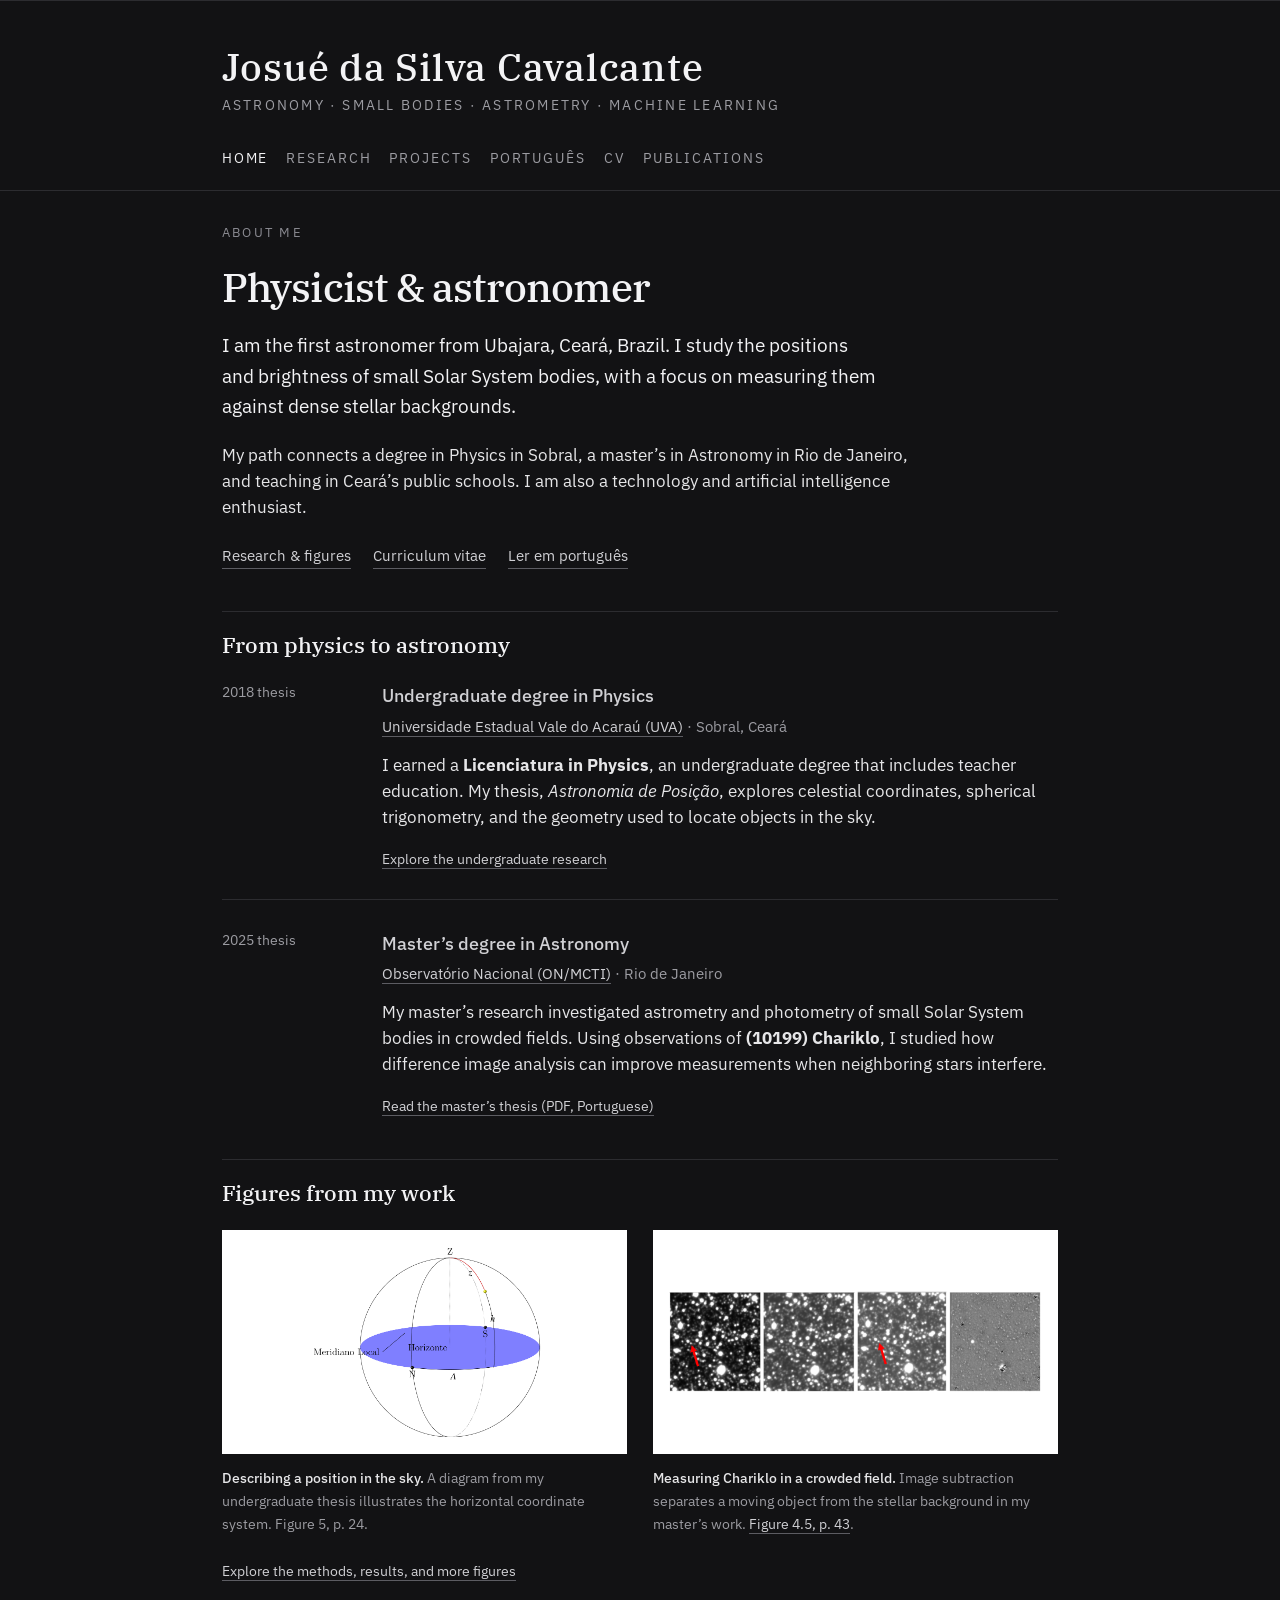
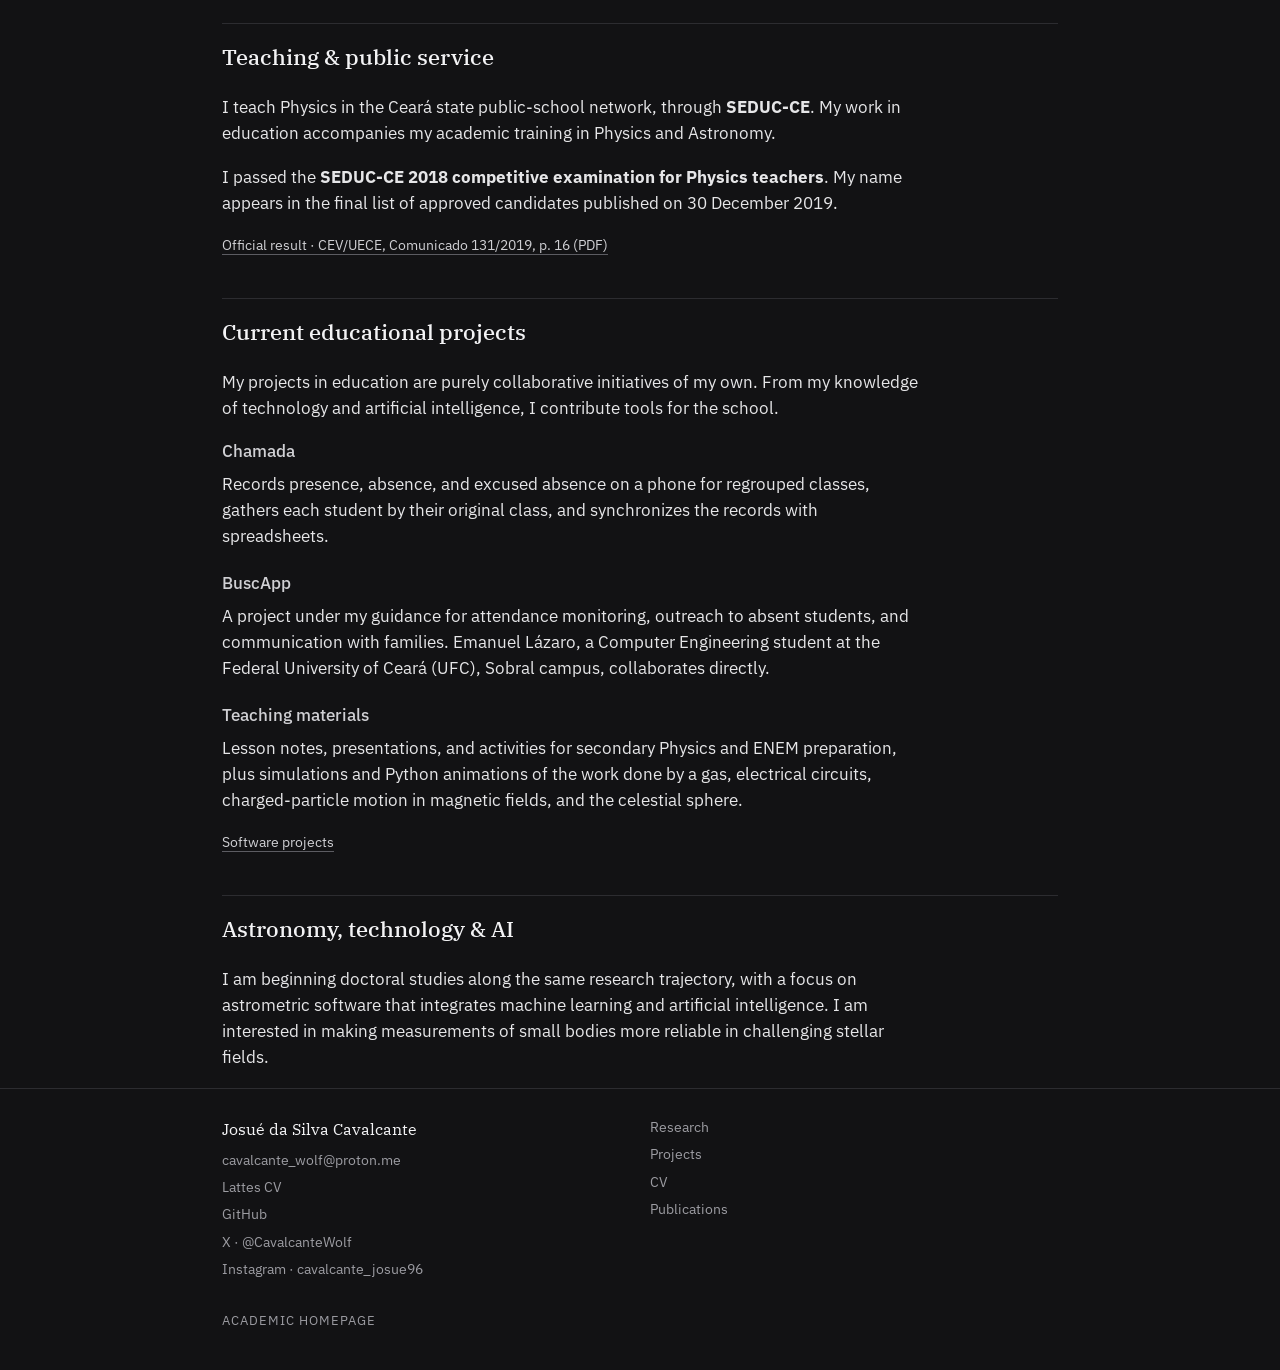
==== index.html @ 1ec4f96f "Add bilingual pages listing software projects. The English and Portuguese project pages follow the e" ====
<!DOCTYPE html>
<html lang="en">
<head>
  <meta charset="utf-8">
  <meta name="viewport" content="width=device-width, initial-scale=1">
  <title>Josué da Silva Cavalcante — Physicist & Astronomer</title>
  <meta name="description" content="Physicist and astronomer. Physics degree from UVA in Sobral, master’s in Astronomy from Observatório Nacional, research on small Solar System bodies, and Physics teaching in Ceará.">
  <link rel="canonical" href="https://wolf9611.github.io/">
  <link rel="alternate" hreflang="en" href="https://wolf9611.github.io/">
  <link rel="alternate" hreflang="pt-BR" href="https://wolf9611.github.io/portugues/">
  <link rel="alternate" hreflang="x-default" href="https://wolf9611.github.io/">
  <meta name="theme-color" content="#121214">
  <meta name="color-scheme" content="dark">
  <link rel="icon" href="/assets/mark/favicon-32.png" type="image/png" sizes="32x32">
  <link rel="apple-touch-icon" href="/assets/mark/apple-touch-180.png">
  <meta property="og:type" content="website">
  <meta property="og:locale" content="en_US">
  <meta property="og:site_name" content="Josué da Silva Cavalcante">
  <meta property="og:title" content="Josué da Silva Cavalcante — Physicist &amp; Astronomer">
  <meta property="og:description" content="Physicist and astronomer. Physics degree from UVA in Sobral, master’s in Astronomy from Observatório Nacional, research on small Solar System bodies, and Physics teaching in Ceará.">
  <meta property="og:url" content="https://wolf9611.github.io/">
  <meta property="og:image" content="https://wolf9611.github.io/assets/mark/icon-512.png">
  <meta property="og:image:width" content="512">
  <meta property="og:image:height" content="512">
  <meta property="og:image:alt" content="Mark of Josué da Silva Cavalcante">
  <meta name="twitter:card" content="summary">
  <meta name="twitter:title" content="Josué da Silva Cavalcante — Physicist &amp; Astronomer">
  <meta name="twitter:description" content="Physicist and astronomer. Physics degree from UVA in Sobral, master’s in Astronomy from Observatório Nacional, research on small Solar System bodies, and Physics teaching in Ceará.">
  <meta name="twitter:image" content="https://wolf9611.github.io/assets/mark/icon-512.png">
  <link rel="preconnect" href="https://fonts.googleapis.com">
  <link rel="preconnect" href="https://fonts.gstatic.com" crossorigin>
  <link href="https://fonts.googleapis.com/css2?family=IBM+Plex+Sans:ital,wght@0,400;0,500;1,400&family=IBM+Plex+Serif:ital,wght@0,400;0,500;1,400&display=swap" rel="stylesheet">
  <link rel="stylesheet" href="/css/style.css?v=5">
  <script type="application/ld+json">
  {
    "@context": "https://schema.org",
    "@type": "Person",
    "name": "Josué da Silva Cavalcante",
    "url": "https://wolf9611.github.io/",
    "email": "cavalcante_wolf@proton.me",
    "jobTitle": "Physicist and Physics teacher",
    "alumniOf": [
      {
        "@type": "CollegeOrUniversity",
        "name": "Observatório Nacional",
        "sameAs": "https://www.gov.br/observatorio/pt-br"
      },
      {
        "@type": "CollegeOrUniversity",
        "name": "Universidade Estadual Vale do Acaraú",
        "sameAs": "https://www.uva.ce.gov.br/"
      }
    ],
    "homeLocation": {
      "@type": "Place",
      "name": "Ubajara, Ceará, Brazil"
    },
    "knowsAbout": ["Astrometry", "Photometry", "Small Solar System bodies", "Physics education"],
    "sameAs": [
      "https://lattes.cnpq.br/4498102376995368",
      "https://github.com/wolf9611",
      "https://x.com/CavalcanteWolf",
      "https://www.instagram.com/cavalcante_josue96/"
    ]
  }
  </script>
</head>
<body>
  <a class="skip-link" href="#main-content">Skip to content</a>
  <header class="site-header">
    <div class="wrap">
      <div class="site-title"><a href="/">Josué da Silva Cavalcante</a></div>
      <div class="site-tag">Astronomy · Small bodies · Astrometry · Machine learning</div>
      <nav class="nav" aria-label="Main">
        <a href="/" aria-current="page">Home</a>
        <a href="/research/">Research</a>
        <a href="/projects/">Projects</a>
        <a href="/portugues/" hreflang="pt-BR" lang="pt-BR">Português</a>
        <a href="/cv/">CV</a>
        <a href="/pubs/">Publications</a>
      </nav>
    </div>
  </header>

  <main id="main-content" class="wrap">
    <article class="prose">
      <div class="kicker">About me</div>
      <h1>Physicist &amp; astronomer</h1>
      <p class="lead">I am the first astronomer from Ubajara, Ceará, Brazil. I study the positions and brightness of small Solar System bodies, with a focus on measuring them against dense stellar backgrounds.</p>
      <p>My path connects a degree in Physics in Sobral, a master’s in Astronomy in Rio de Janeiro, and teaching in Ceará’s public schools. I am also a technology and artificial intelligence enthusiast.</p>
      <p class="text-links"><a href="/research/">Research &amp; figures</a><a href="/cv/">Curriculum vitae</a><a href="/portugues/" lang="pt-BR">Ler em português</a></p>

      <section aria-labelledby="education">
        <h2 id="education">From physics to astronomy</h2>
        <div class="trajectory">
          <div class="trajectory-entry">
            <p class="when">2018 thesis</p>
            <div>
              <h3>Undergraduate degree in Physics</h3>
              <p class="institution"><a href="https://www.uva.ce.gov.br/">Universidade Estadual Vale do Acaraú (UVA)</a> · Sobral, Ceará</p>
              <p>I earned a <strong>Licenciatura in Physics</strong>, an undergraduate degree that includes teacher education. My thesis, <em lang="pt-BR">Astronomia de Posição</em>, explores celestial coordinates, spherical trigonometry, and the geometry used to locate objects in the sky.</p>
              <p class="source-link"><a href="/research/#undergraduate">Explore the undergraduate research</a></p>
            </div>
          </div>
          <div class="trajectory-entry">
            <p class="when">2025 thesis</p>
            <div>
              <h3>Master’s degree in Astronomy</h3>
              <p class="institution"><a href="https://www.gov.br/observatorio/pt-br">Observatório Nacional (ON/MCTI)</a> · Rio de Janeiro</p>
              <p>My master’s research investigated astrometry and photometry of small Solar System bodies in crowded fields. Using observations of <strong>(10199) Chariklo</strong>, I studied how difference image analysis can improve measurements when neighboring stars interfere.</p>
              <p class="source-link"><a href="/files/dissertacao_cavalcante_2025.pdf">Read the master’s thesis (PDF, Portuguese)</a></p>
            </div>
          </div>
        </div>
      </section>

      <section aria-labelledby="selected-figures">
        <h2 id="selected-figures">Figures from my work</h2>
        <div class="work-grid"><figure class="research-figure compact">
      <a class="figure-image" href="/assets/research/horizontal-coordinates.webp" aria-label="Open full-size figure">
        <img src="/assets/research/horizontal-coordinates.webp" alt="Celestial sphere showing altitude, azimuth, the horizon and the local meridian." width="1026" height="771" loading="lazy" decoding="async">
      </a>
      <figcaption><strong>Describing a position in the sky.</strong> A diagram from my undergraduate thesis illustrates the horizontal coordinate system. Figure 5, p. 24.</figcaption>
    </figure><figure class="research-figure compact">
      <a class="figure-image" href="/assets/research/chariklo-image-subtraction.webp" aria-label="Open full-size figure">
        <img src="/assets/research/chariklo-image-subtraction.webp" alt="Four astronomical images: science frame, reference template, resampled science frame and difference image, with Chariklo marked by red arrows in the science frames." width="1326" height="417" loading="lazy" decoding="async">
      </a>
      <figcaption><strong>Measuring Chariklo in a crowded field.</strong> Image subtraction separates a moving object from the stellar background in my master’s work. <a href="/files/dissertacao_cavalcante_2025.pdf#page=55">Figure 4.5, p. 43</a>.</figcaption>
    </figure></div>
        <p class="source-link"><a href="/research/">Explore the methods, results, and more figures</a></p>
      </section>

      <section aria-labelledby="teaching">
        <h2 id="teaching">Teaching &amp; public service</h2>
        <p>I teach Physics in the Ceará state public-school network, through <strong>SEDUC-CE</strong>. My work in education accompanies my academic training in Physics and Astronomy.</p>
        <p>I passed the <strong>SEDUC-CE 2018 competitive examination for Physics teachers</strong>. My name appears in the final list of approved candidates published on 30 December 2019.</p>
        <p class="source-link"><a href="https://www.cev.uece.br/wp-content/uploads/2021/10/comunicado131.2019.pdf#page=16">Official result · CEV/UECE, Comunicado 131/2019, p. 16 (PDF)</a></p>
      </section>

      <section aria-labelledby="projects">
        <h2 id="projects">Current educational projects</h2>
        <p>My projects in education are purely collaborative initiatives of my own. From my knowledge of technology and artificial intelligence, I contribute tools for the school.</p>
        <div class="project-list">
          <article>
            <h3>Chamada</h3>
            <p>Records presence, absence, and excused absence on a phone for regrouped classes, gathers each student by their original class, and synchronizes the records with spreadsheets.</p>
          </article>
          <article>
            <h3>BuscApp</h3>
            <p>A project under my guidance for attendance monitoring, outreach to absent students, and communication with families. Emanuel Lázaro, a Computer Engineering student at the Federal University of Ceará (UFC), Sobral campus, collaborates directly.</p>
          </article>
          <article>
            <h3>Teaching materials</h3>
            <p>Lesson notes, presentations, and activities for secondary Physics and ENEM preparation, plus simulations and Python animations of the work done by a gas, electrical circuits, charged-particle motion in magnetic fields, and the celestial sphere.</p>
          </article>
        </div>
        <p class="source-link"><a href="/projects/">Software projects</a></p>
      </section>

      <section aria-labelledby="next">
        <h2 id="next">Astronomy, technology &amp; AI</h2>
        <p>I am beginning doctoral studies along the same research trajectory, with a focus on astrometric software that integrates machine learning and artificial intelligence. I am interested in making measurements of small bodies more reliable in challenging stellar fields.</p>
      </section>
    </article>
  </main>

  <footer class="site-footer">
    <div class="wrap footer-grid">
      <div>
        <div class="footer-name">Josué da Silva Cavalcante</div>
        <ul class="footer-list">
          <li><a href="mailto:cavalcante_wolf@proton.me">cavalcante_wolf@proton.me</a></li>
          <li><a href="https://lattes.cnpq.br/4498102376995368" rel="me noopener" target="_blank">Lattes CV</a></li>
          <li><a href="https://github.com/wolf9611" rel="me noopener" target="_blank">GitHub</a></li>
          <li><a href="https://x.com/CavalcanteWolf" rel="me noopener" target="_blank">X · @CavalcanteWolf</a></li>
          <li><a href="https://www.instagram.com/cavalcante_josue96/" rel="me noopener" target="_blank">Instagram · cavalcante_josue96</a></li>
        </ul>
      </div>
      <div>
        <ul class="footer-list">
          <li><a href="/research/">Research</a></li>
          <li><a href="/projects/">Projects</a></li>
          <li><a href="/cv/">CV</a></li>
          <li><a href="/pubs/">Publications</a></li>
        </ul>
      </div>
    </div>
    <div class="wrap footer-copy">Academic homepage</div>
  </footer>
</body>
</html>
---- css/style.css ----
/* Josué Cavalcante — modern gray, minimal academic */
:root{
  color-scheme:dark;
  --bg:#121214;
  --bg-elev:#1a1a1c;
  --ink:#e6e6e8;
  --muted:#9c9ca2;
  --line:#2c2c30;
  --accent:#8b8b92;
  --accent-hi:#d0d0d4;
  --accent-dim:#5c5c62;
  --paper:#f3f3f5;
}

*{box-sizing:border-box}
html{scroll-behavior:smooth}
body,h1,h2,h3,h4,h5,h6,p,blockquote,pre,hr,dl,dd,ol,ul,figure{margin:0;padding:0}
body{
  font:400 17px/1.55 "IBM Plex Sans", "Source Sans 3", Helvetica, Arial, sans-serif;
  color:var(--ink);
  background:var(--bg);
  -webkit-font-smoothing:antialiased;
}
img{max-width:100%;display:block}
a{color:var(--accent-hi);text-decoration:none;border-bottom:1px solid transparent;transition:color .15s,border-color .15s}
a:hover{color:var(--paper);border-bottom-color:var(--accent)}

.wrap{
  max-width:880px;
  margin:0 auto;
  padding:0 1.35rem;
}

/* header */
.site-header{
  padding:2.75rem 0 0;
  border-bottom:1px solid var(--line);
  margin-bottom:2rem;
}
.site-title{
  font-family:"IBM Plex Serif", "Source Serif 4", Georgia, serif;
  font-weight:500;
  font-size:clamp(1.85rem, 4.5vw, 2.35rem);
  letter-spacing:0.02em;
  color:var(--paper);
  line-height:1.15;
}
.site-title a,.site-title a:hover{
  color:var(--paper);border:none;
}
.site-tag{
  margin-top:0.45rem;
  font-size:0.875rem;
  letter-spacing:0.16em;
  text-transform:uppercase;
  color:var(--muted);
  font-weight:400;
}
.nav{
  display:flex;
  flex-wrap:wrap;
  gap:0.15rem 0;
  margin-top:1.6rem;
  padding-bottom:0.9rem;
  font-size:0.875rem;
  letter-spacing:0.14em;
  text-transform:uppercase;
  color:var(--muted);
}
.nav a{
  color:var(--muted);
  border:none;
  padding:0.35rem 0;
  margin-right:1.1rem;
}
.nav a:hover,.nav a[aria-current="page"]{
  color:var(--paper);
}
.nav .sep{
  display:none;
}

/* content */
main{padding-bottom:3rem;min-height:50vh}
.kicker{
  font-size:0.8rem;
  letter-spacing:0.18em;
  text-transform:uppercase;
  color:var(--accent);
  margin-bottom:1.25rem;
}
.prose p{
  margin-bottom:1.05em;
  font-size:1.05rem;
  color:var(--ink);
  font-weight:400;
}
.prose p.lead{
  font-size:1.12rem;
  color:var(--paper);
}
.prose h2{
  font-family:"IBM Plex Serif", Georgia, serif;
  font-size:1.2rem;
  font-weight:500;
  color:var(--paper);
  margin:2rem 0 0.7rem;
  padding-top:0.4rem;
  border-top:1px solid var(--line);
}
.prose h3{
  font-size:0.95rem;
  letter-spacing:0.06em;
  text-transform:uppercase;
  color:var(--accent-hi);
  margin:1.4rem 0 0.5rem;
  font-weight:500;
}
.prose ul{
  margin:0 0 1.1em 1.15em;
}
.prose li{
  margin-bottom:0.4em;
  color:var(--ink);
  font-size:1.02rem;
}
.prose li::marker{color:var(--accent)}

.note{
  margin:1.5rem 0;
  padding:0.85rem 1rem;
  border:1px solid var(--line);
  border-left:3px solid var(--accent);
  background:var(--bg-elev);
  font-size:0.92rem;
  color:var(--muted);
}
.note strong{color:var(--paper);font-weight:500}

.pub{
  margin-bottom:1.35rem;
  padding-bottom:1.15rem;
  border-bottom:1px solid var(--line);
}
.pub:last-child{border-bottom:none}
.pub .title{color:var(--paper);font-size:1.05rem;margin-bottom:0.25rem}
.pub .meta{font-size:0.92rem;color:var(--muted)}

.cv-block{margin-bottom:1.5rem}
.cv-block .when{
  font-size:0.78rem;
  letter-spacing:0.08em;
  text-transform:uppercase;
  color:var(--accent);
  margin-bottom:0.2rem;
}
.cv-block .role{
  color:var(--paper);
  font-size:1.05rem;
  margin-bottom:0.2rem;
}
.cv-block .place{color:var(--muted);font-size:0.95rem}

/* footer */
.site-footer{
  border-top:1px solid var(--line);
  padding:1.75rem 0 2.5rem;
  margin-top:1rem;
}
.footer-grid{
  display:grid;
  grid-template-columns:1fr;
  gap:1.25rem;
}
@media(min-width:560px){
  .footer-grid{grid-template-columns:1fr 1fr}
}
.footer-name{
  font-family:"IBM Plex Serif", Georgia, serif;
  font-size:1rem;
  color:var(--paper);
  margin-bottom:0.5rem;
}
.footer-list{list-style:none}
.footer-list li{margin-bottom:0.35rem;font-size:0.88rem;color:var(--muted)}
.footer-list a{color:var(--muted);border:none}
.footer-list a:hover{color:var(--accent-hi)}
.footer-copy{
  margin-top:1.5rem;
  font-size:0.8rem;
  letter-spacing:0.08em;
  text-transform:uppercase;
  color:var(--muted);
}

/* subtle top edge stripe */
body::before{
  content:"";
  display:block;
  height:1px;
  background:var(--line);
}

/* CV — tighter, no footer, academic only */
.page-cv .cv-lead{
  font-size:1.02rem;
  line-height:1.55;
  color:var(--paper);
  margin:0 0 2rem;
}
.page-cv .cv-top{
  padding:2rem 0 0;
  border-bottom:1px solid var(--line);
  margin-bottom:0;
}
.page-cv .cv-name{
  font-family:"IBM Plex Serif", Georgia, serif;
  font-weight:500;
  font-size:1.45rem;
  letter-spacing:0.01em;
  line-height:1.2;
}
.page-cv .cv-name a,
.page-cv .cv-name a:hover{color:var(--paper);border:none}
.page-cv .cv-line{
  margin-top:0.25rem;
  font-size:0.875rem;
  color:var(--muted);
}
.page-cv .cv-top .nav{margin-top:1.1rem;padding-bottom:0.7rem}
.page-cv .cv-main{
  padding:2rem 0 4rem;
  max-width:34rem;
}
.page-cv .cv-main section + section{margin-top:1.85rem}
.page-cv .cv-main h2{
  font-size:0.875rem;
  letter-spacing:0.16em;
  text-transform:uppercase;
  color:var(--accent);
  font-weight:500;
  margin:0 0 0.7rem;
}
.page-cv .cv-dl{display:grid;gap:1.05rem}
.page-cv .cv-dl dt{
  color:var(--paper);
  font-size:0.98rem;
  font-weight:500;
  margin-bottom:0.15rem;
}
.page-cv .cv-dl dd{
  color:var(--muted);
  font-size:0.92rem;
  line-height:1.45;
}
.page-cv .cv-dl em{color:var(--ink);font-style:italic}
.page-cv .cv-list{
  margin:0;
  padding:0;
  list-style:none;
}
.page-cv .cv-list li{
  color:var(--ink);
  font-size:0.95rem;
  line-height:1.45;
  padding:0.28rem 0 0.28rem 0.85rem;
  position:relative;
}
.page-cv .cv-list li::before{
  content:"";
  position:absolute;
  left:0;top:0.72em;
  width:0.35rem;height:1px;
  background:var(--accent);
}
.page-cv .cv-contact{
  font-size:0.92rem;
  color:var(--muted);
}
.page-cv .cv-contact span{margin:0 0.35rem;color:var(--accent-dim)}
.page-cv .site-footer{display:none}

/* Academic trajectory and original research figures */
a:focus-visible{outline:2px solid var(--paper);outline-offset:5px}
.skip-link{position:absolute;left:1rem;top:0;transform:translateY(-150%);z-index:10;padding:.7rem 1rem;background:var(--paper);color:var(--bg)}
.skip-link:focus{transform:translateY(.5rem);color:var(--bg)}
.prose h1,.page-cv .cv-main h1{
  font:500 clamp(1.8rem,4vw,2.5rem)/1.2 "IBM Plex Serif",Georgia,serif;
  color:var(--paper);
  letter-spacing:-.02em;
  margin:0 0 1.2rem;
}
.prose p{max-width:70ch}
.prose p.lead{font-size:1.2rem;line-height:1.6;max-width:60ch}
.prose section{margin-top:2.6rem}
.prose section > h2{
  font-size:1.4rem;
  margin:0 0 1.2rem;
  padding-top:1rem;
  border-top:1px solid var(--line);
}
.prose h3{font-size:1.1rem;text-transform:none;letter-spacing:0;margin:1.5rem 0 .6rem}
.prose a:not(.figure-image){border-bottom-color:var(--accent-dim)}
.prose a:hover{border-bottom-color:var(--paper)}
.prose .text-links{display:flex;flex-wrap:wrap;gap:.5rem 1.4rem;font-size:.95rem;margin:1.5rem 0}
.project-list{display:grid;gap:1.35rem;margin-top:.35rem}
.project-list h3{margin:0 0 .35rem;font-size:1.08rem}
.project-list p{margin:0}
.project-list + .source-link{margin-top:1.15rem}
.project-catalog{gap:0;margin-top:1.5rem}
.project-catalog article{
  padding:1.2rem 0 1.3rem;
  border-bottom:1px solid var(--line);
}
.project-catalog article:first-child{padding-top:.1rem}
.project-catalog article:last-child{border-bottom:0;padding-bottom:.1rem}
.project-catalog h3{margin:0 0 .4rem;font-size:1.15rem;color:var(--paper)}
.prose .project-catalog p{margin:0}
.prose .project-catalog .project-stack{
  margin-top:.7rem;
  font-size:.875rem;
  letter-spacing:.02em;
  color:var(--muted);
}
.prose .project-catalog .text-links{margin:.8rem 0 0}
.prose .when,.when{font-size:.875rem;color:var(--muted);line-height:1.6}
.prose .institution{font-size:.95rem;color:var(--muted);margin-bottom:.85rem}
.prose .source-link{font-size:.9rem;color:var(--muted)}
.trajectory{display:grid;gap:1.8rem}
.trajectory-entry{display:grid;grid-template-columns:9rem minmax(0,1fr);gap:1rem}
.trajectory-entry + .trajectory-entry{padding-top:1.8rem;border-top:1px solid var(--line)}
.trajectory-entry h3{margin:0 0 .3rem;font-size:1.15rem}
.trajectory-entry p:last-child{margin-bottom:0}
.work-grid{display:grid;grid-template-columns:repeat(2,minmax(0,1fr));gap:1.6rem;margin:1rem 0 1.5rem;align-items:start}
.research-figure{margin:1.2rem 0 1.8rem;min-width:0}
.work-grid .research-figure{margin:0}
.figure-image{display:block;border:0;background:#fff;padding:.65rem}
.figure-image:hover{border:0}
.figure-image img{width:100%;height:auto}
.work-grid .figure-image{height:17rem;display:flex;align-items:center;justify-content:center}
.work-grid .figure-image img{height:100%;object-fit:contain}
.work-grid .compact .figure-image{height:14rem}
.research-figure figcaption{font-size:.9rem;line-height:1.6;color:var(--muted);padding-top:.8rem}
.research-figure figcaption strong{color:var(--ink);font-weight:500}
.table-wrap{width:100%;margin:1.2rem 0}
.results-table{border-collapse:collapse;width:100%;font-size:.95rem;table-layout:fixed}
.results-table caption{text-align:left;color:var(--muted);font-size:.875rem;padding-bottom:.6rem}
.results-table th,.results-table td{padding:.8rem .6rem;text-align:left;border-bottom:1px solid var(--line);overflow-wrap:anywhere;vertical-align:top}
.results-table th{font-weight:500}
.results-table thead th{color:var(--muted);font-size:.875rem;background:var(--bg-elev)}
.results-table td{font-variant-numeric:tabular-nums}
.prose .pub{padding-bottom:2rem;margin-bottom:0}
.prose .pub h2{border:0;padding:0;margin:.5rem 0 .8rem;font-size:1.35rem}
.prose .muted{color:var(--muted)}
.page-cv .cv-main{max-width:42rem;padding:2rem 1.35rem 4rem}
.page-cv .cv-dl dd + dd{margin-top:.4rem}
.page-cv .cv-dl a,.page-cv .cv-contact a{border-bottom-color:var(--accent-dim)}
.page-cv .cv-main h2{padding-top:.8rem;border-top:1px solid var(--line)}
.page-cv .cv-contact{margin-top:.5rem;overflow-wrap:anywhere}
.footer-list a{overflow-wrap:anywhere}
[id]{scroll-margin-top:1.5rem}
@media(max-width:640px){
  .wrap{padding-left:1.15rem;padding-right:1.15rem}
  .site-header{padding-top:2rem}
  .site-tag{letter-spacing:.07em;line-height:1.8}
  .nav{letter-spacing:.08em;gap:.2rem 0;margin-top:1.2rem}
  .nav a{margin-right:1rem;padding:.6rem 0}
  .trajectory-entry{grid-template-columns:minmax(0,1fr);gap:.2rem}
  .trajectory-entry .when{margin-bottom:.3rem}
  .work-grid{grid-template-columns:minmax(0,1fr);gap:1.8rem}
  .work-grid .figure-image,.work-grid .compact .figure-image{height:auto;min-height:0}
  .work-grid .figure-image img{height:auto;max-height:19rem;object-fit:contain}
  .results-table{font-size:.875rem}
  .results-table th,.results-table td{padding:.65rem .35rem}
  .prose section{margin-top:2.2rem}
}
@media(prefers-reduced-motion:reduce){
  html{scroll-behavior:auto}
  a{transition:none}
}
@media print{
  :root{
    color-scheme:light;
    --bg:#fff;
    --bg-elev:#fff;
    --ink:#1c1c1f;
    --muted:#3f3f46;
    --line:#d4d4d8;
    --accent:#3f3f46;
    --accent-hi:#18181b;
    --accent-dim:#71717a;
    --paper:#18181b;
  }
  body::before,.skip-link,.nav,.site-footer{display:none}
  .site-header,.page-cv .cv-top{padding-top:0;border:none;margin:0}
  a{border:none}
  .figure-image{border:1px solid #d4d4d8}
}
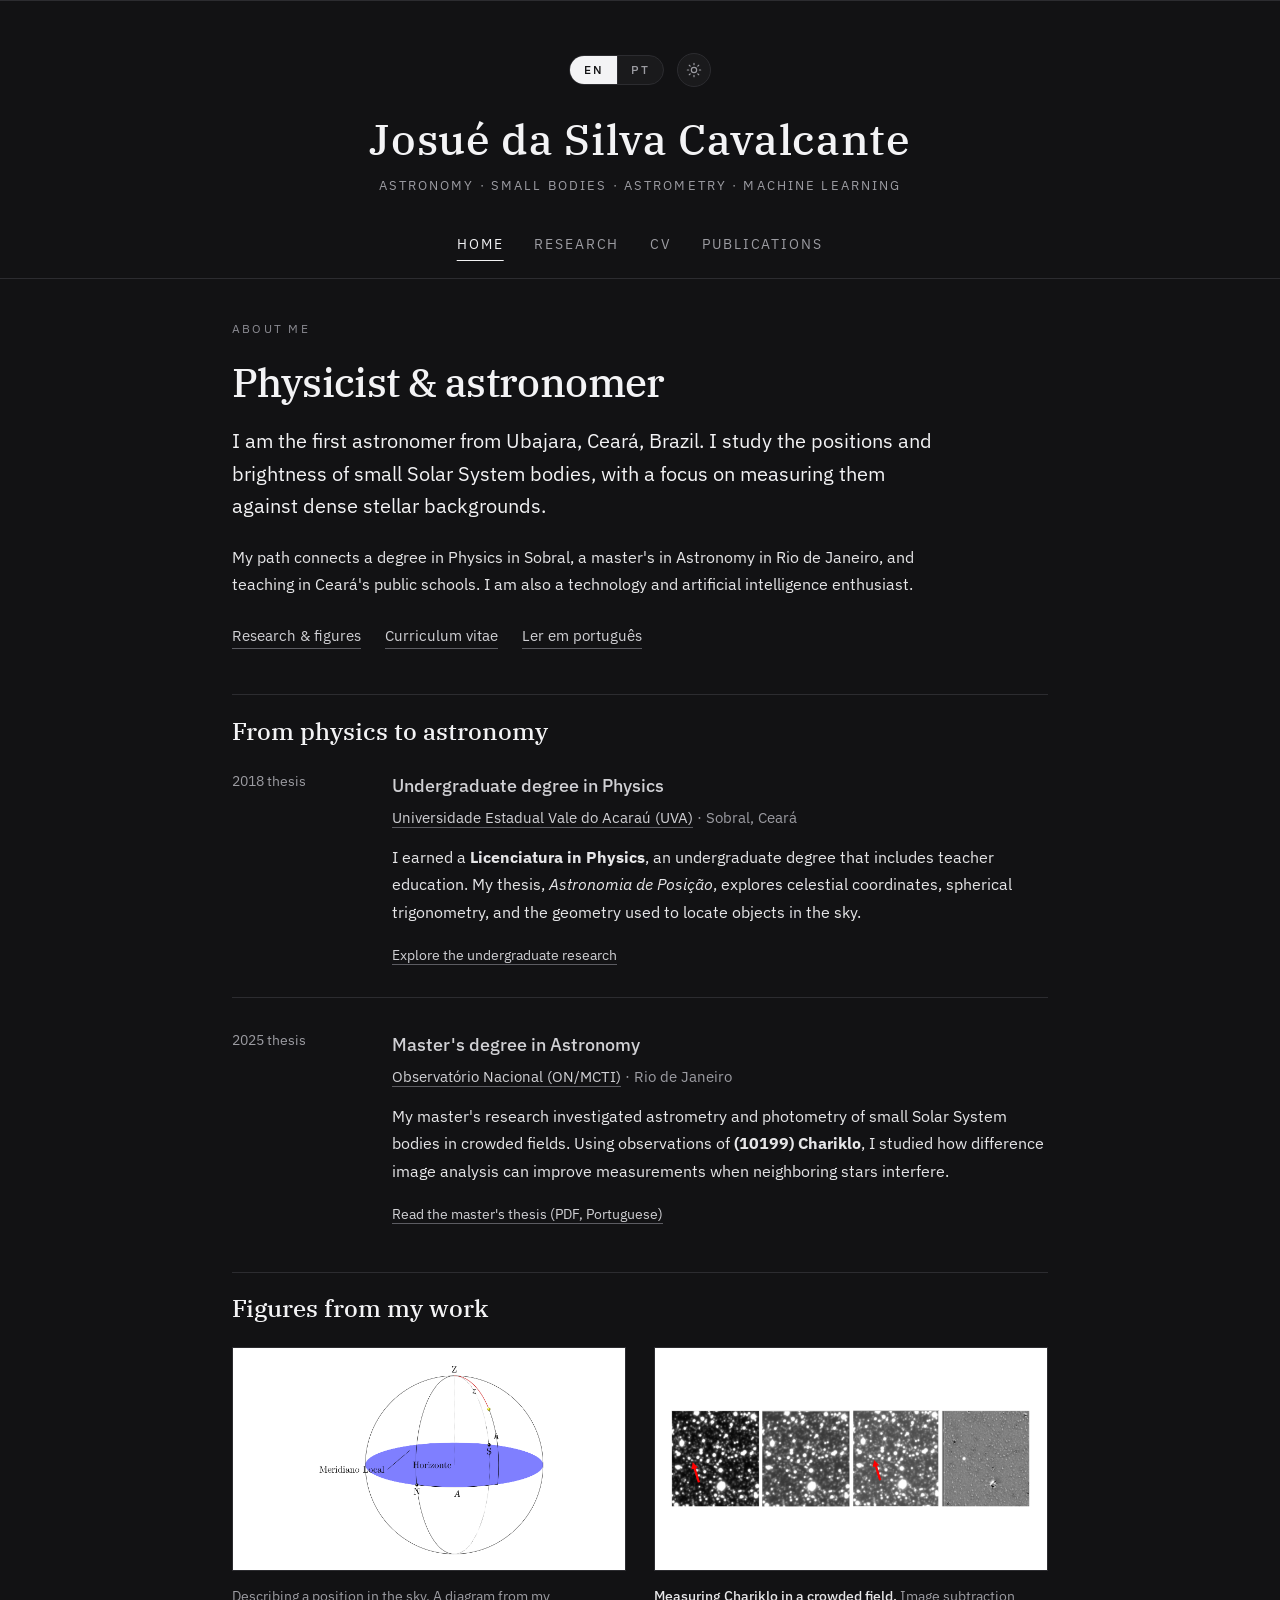
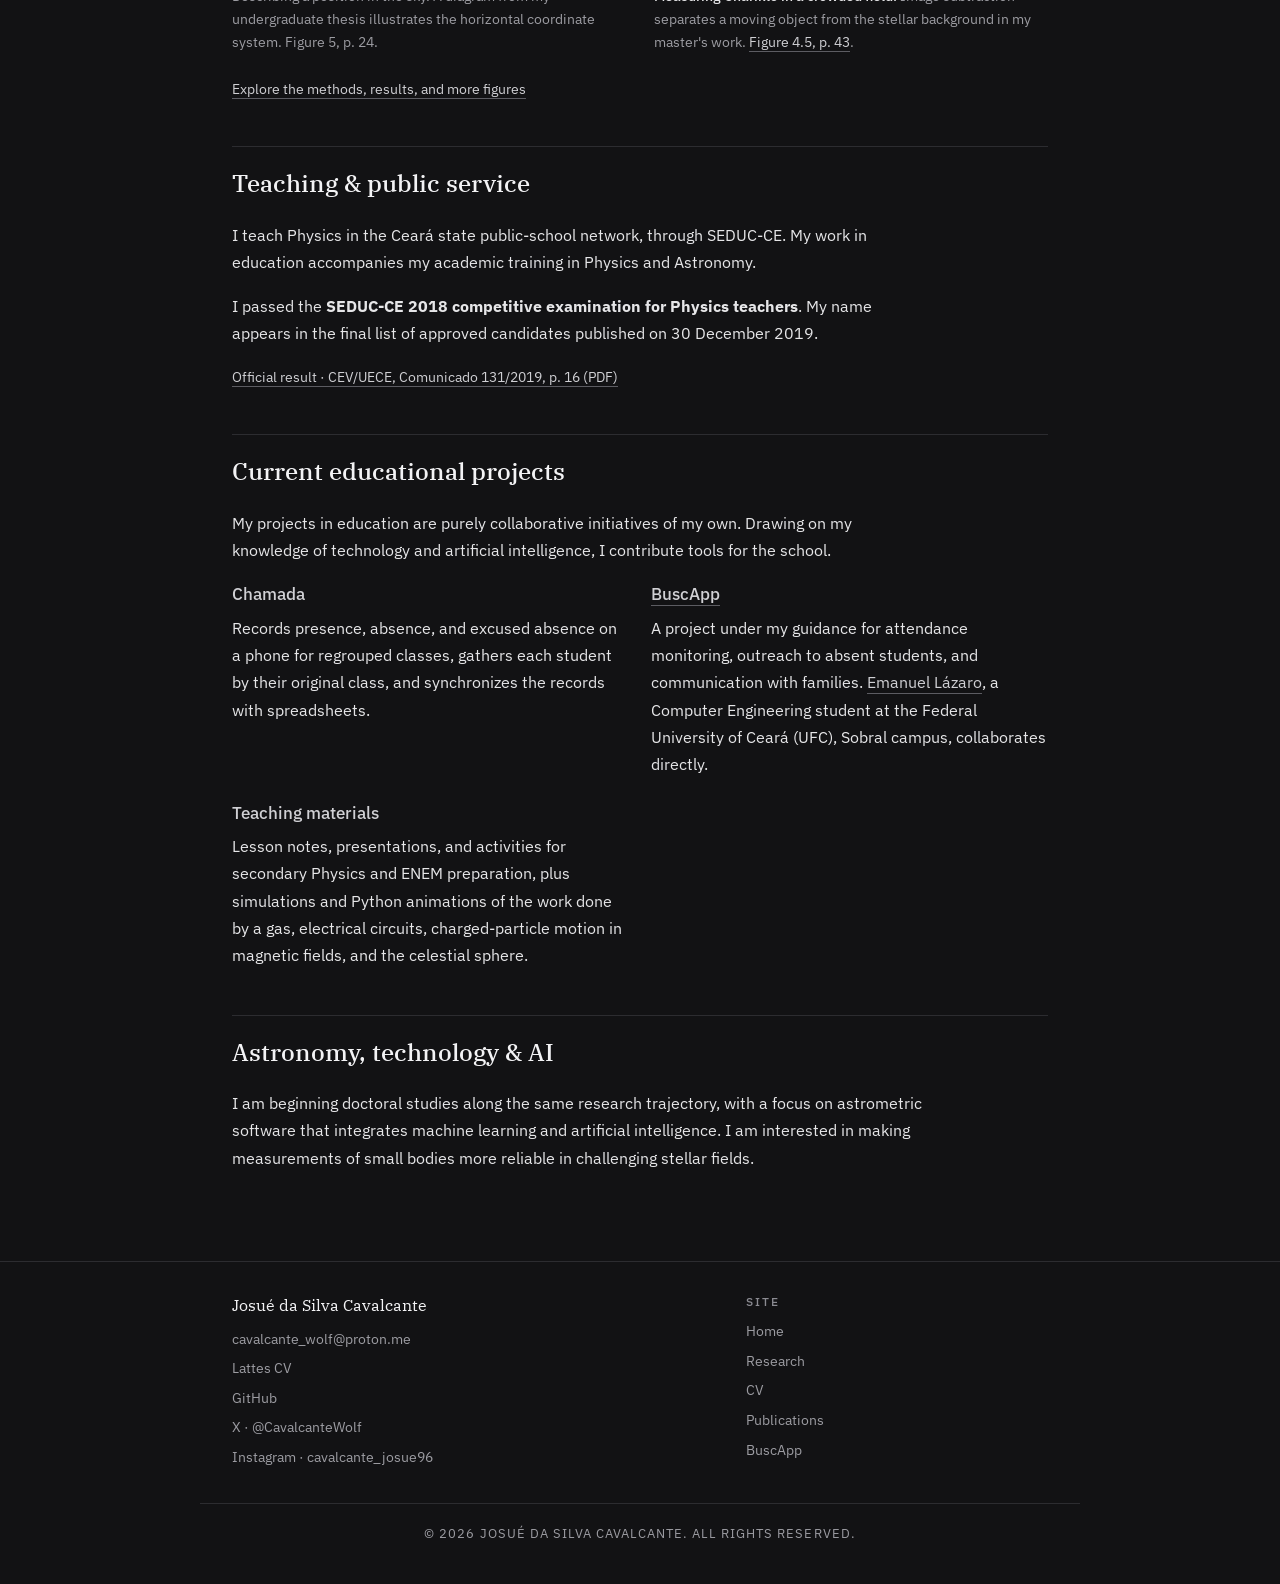
==== commit baac2608: "Merge pull request #3 from emanuellcs/feat/overhaul-project feat!: overhaul academic landing page, r" ====
--- a/index.html
+++ b/index.html
@@ -1,191 +1,566 @@
-<!DOCTYPE html>
-<html lang="en">
-<head>
-  <meta charset="utf-8">
-  <meta name="viewport" content="width=device-width, initial-scale=1">
-  <title>Josué da Silva Cavalcante — Physicist & Astronomer</title>
-  <meta name="description" content="Physicist and astronomer. Physics degree from UVA in Sobral, master’s in Astronomy from Observatório Nacional, research on small Solar System bodies, and Physics teaching in Ceará.">
-  <link rel="canonical" href="https://wolf9611.github.io/">
-  <link rel="alternate" hreflang="en" href="https://wolf9611.github.io/">
-  <link rel="alternate" hreflang="pt-BR" href="https://wolf9611.github.io/portugues/">
-  <link rel="alternate" hreflang="x-default" href="https://wolf9611.github.io/">
-  <meta name="theme-color" content="#121214">
-  <meta name="color-scheme" content="dark">
-  <link rel="icon" href="/assets/mark/favicon-32.png" type="image/png" sizes="32x32">
-  <link rel="apple-touch-icon" href="/assets/mark/apple-touch-180.png">
-  <meta property="og:type" content="website">
-  <meta property="og:locale" content="en_US">
-  <meta property="og:site_name" content="Josué da Silva Cavalcante">
-  <meta property="og:title" content="Josué da Silva Cavalcante — Physicist &amp; Astronomer">
-  <meta property="og:description" content="Physicist and astronomer. Physics degree from UVA in Sobral, master’s in Astronomy from Observatório Nacional, research on small Solar System bodies, and Physics teaching in Ceará.">
-  <meta property="og:url" content="https://wolf9611.github.io/">
-  <meta property="og:image" content="https://wolf9611.github.io/assets/mark/icon-512.png">
-  <meta property="og:image:width" content="512">
-  <meta property="og:image:height" content="512">
-  <meta property="og:image:alt" content="Mark of Josué da Silva Cavalcante">
-  <meta name="twitter:card" content="summary">
-  <meta name="twitter:title" content="Josué da Silva Cavalcante — Physicist &amp; Astronomer">
-  <meta name="twitter:description" content="Physicist and astronomer. Physics degree from UVA in Sobral, master’s in Astronomy from Observatório Nacional, research on small Solar System bodies, and Physics teaching in Ceará.">
-  <meta name="twitter:image" content="https://wolf9611.github.io/assets/mark/icon-512.png">
-  <link rel="preconnect" href="https://fonts.googleapis.com">
-  <link rel="preconnect" href="https://fonts.gstatic.com" crossorigin>
-  <link href="https://fonts.googleapis.com/css2?family=IBM+Plex+Sans:ital,wght@0,400;0,500;1,400&family=IBM+Plex+Serif:ital,wght@0,400;0,500;1,400&display=swap" rel="stylesheet">
-  <link rel="stylesheet" href="/css/style.css?v=5">
-  <script type="application/ld+json">
-  {
-    "@context": "https://schema.org",
-    "@type": "Person",
-    "name": "Josué da Silva Cavalcante",
-    "url": "https://wolf9611.github.io/",
-    "email": "cavalcante_wolf@proton.me",
-    "jobTitle": "Physicist and Physics teacher",
-    "alumniOf": [
+<!doctype html>
+<html lang="en" data-theme="dark">
+  <head>
+    <meta charset="utf-8" />
+    <meta name="viewport" content="width=device-width, initial-scale=1" />
+    <title data-i18n="home.title">
+      Josué da Silva Cavalcante · Physicist &amp; Astronomer
+    </title>
+    <meta
+      name="description"
+      data-i18n-attr="content:home.description"
+      content="Physicist and astronomer. Physics degree from UVA in Sobral, master's in Astronomy from Observatório Nacional, research on small Solar System bodies, and Physics teaching in Ceará."
+    />
+    <link rel="canonical" href="https://wolf9611.github.io/" />
+    <link rel="alternate" hreflang="en" href="https://wolf9611.github.io/" />
+    <link rel="alternate" hreflang="pt-BR" href="https://wolf9611.github.io/" />
+    <link
+      rel="alternate"
+      hreflang="x-default"
+      href="https://wolf9611.github.io/"
+    />
+    <meta name="theme-color" content="#121214" />
+    <meta name="color-scheme" content="dark light" />
+    <link
+      rel="icon"
+      href="/assets/mark/favicon-32.png"
+      type="image/png"
+      sizes="32x32"
+    />
+    <link rel="apple-touch-icon" href="/assets/mark/apple-touch-180.png" />
+    <meta property="og:type" content="website" />
+    <meta property="og:locale" content="en_US" />
+    <meta property="og:site_name" content="Josué da Silva Cavalcante" />
+    <meta
+      property="og:title"
+      data-i18n-attr="content:home.ogTitle"
+      content="Josué da Silva Cavalcante · Physicist &amp; Astronomer"
+    />
+    <meta
+      property="og:description"
+      data-i18n-attr="content:home.description"
+      content="Physicist and astronomer. Physics degree from UVA in Sobral, master's in Astronomy from Observatório Nacional, research on small Solar System bodies, and Physics teaching in Ceará."
+    />
+    <meta property="og:url" content="https://wolf9611.github.io/" />
+    <meta
+      property="og:image"
+      content="https://wolf9611.github.io/assets/mark/icon-512.png"
+    />
+    <meta property="og:image:width" content="512" />
+    <meta property="og:image:height" content="512" />
+    <meta property="og:image:alt" content="Mark of Josué da Silva Cavalcante" />
+    <meta name="twitter:card" content="summary" />
+    <meta
+      name="twitter:title"
+      data-i18n-attr="content:home.ogTitle"
+      content="Josué da Silva Cavalcante · Physicist &amp; Astronomer"
+    />
+    <meta
+      name="twitter:description"
+      data-i18n-attr="content:home.description"
+      content="Physicist and astronomer. Physics degree from UVA in Sobral, master's in Astronomy from Observatório Nacional, research on small Solar System bodies, and Physics teaching in Ceará."
+    />
+    <meta
+      name="twitter:image"
+      content="https://wolf9611.github.io/assets/mark/icon-512.png"
+    />
+    <link rel="preconnect" href="https://fonts.googleapis.com" />
+    <link rel="preconnect" href="https://fonts.gstatic.com" crossorigin />
+    <link
+      href="https://fonts.googleapis.com/css2?family=IBM+Plex+Sans:ital,wght@0,400;0,500;1,400&family=IBM+Plex+Serif:ital,wght@0,400;0,500;1,400&display=swap"
+      rel="stylesheet"
+    />
+    <link rel="stylesheet" href="/css/style.css?v=7" />
+    <script src="/js/i18n.js?v=7"></script>
+    <script src="/js/main.js?v=7"></script>
+    <script type="application/ld+json">
       {
-        "@type": "CollegeOrUniversity",
-        "name": "Observatório Nacional",
-        "sameAs": "https://www.gov.br/observatorio/pt-br"
-      },
-      {
-        "@type": "CollegeOrUniversity",
-        "name": "Universidade Estadual Vale do Acaraú",
-        "sameAs": "https://www.uva.ce.gov.br/"
+        "@context": "https://schema.org",
+        "@type": "Person",
+        "name": "Josué da Silva Cavalcante",
+        "url": "https://wolf9611.github.io/",
+        "email": "cavalcante_wolf@proton.me",
+        "jobTitle": "Physicist and Physics teacher",
+        "alumniOf": [
+          {
+            "@type": "CollegeOrUniversity",
+            "name": "Observatório Nacional",
+            "sameAs": "https://www.gov.br/observatorio/pt-br"
+          },
+          {
+            "@type": "CollegeOrUniversity",
+            "name": "Universidade Estadual Vale do Acaraú",
+            "sameAs": "https://www.uva.ce.gov.br/"
+          }
+        ],
+        "homeLocation": {
+          "@type": "Place",
+          "name": "Ubajara, Ceará, Brazil"
+        },
+        "knowsAbout": [
+          "Astrometry",
+          "Photometry",
+          "Small Solar System bodies",
+          "Physics education"
+        ],
+        "sameAs": [
+          "https://lattes.cnpq.br/4498102376995368",
+          "https://github.com/wolf9611",
+          "https://x.com/CavalcanteWolf",
+          "https://www.instagram.com/cavalcante_josue96/"
+        ]
       }
-    ],
-    "homeLocation": {
-      "@type": "Place",
-      "name": "Ubajara, Ceará, Brazil"
-    },
-    "knowsAbout": ["Astrometry", "Photometry", "Small Solar System bodies", "Physics education"],
-    "sameAs": [
-      "https://lattes.cnpq.br/4498102376995368",
-      "https://github.com/wolf9611",
-      "https://x.com/CavalcanteWolf",
-      "https://www.instagram.com/cavalcante_josue96/"
-    ]
-  }
-  </script>
-</head>
-<body>
-  <a class="skip-link" href="#main-content">Skip to content</a>
-  <header class="site-header">
-    <div class="wrap">
-      <div class="site-title"><a href="/">Josué da Silva Cavalcante</a></div>
-      <div class="site-tag">Astronomy · Small bodies · Astrometry · Machine learning</div>
-      <nav class="nav" aria-label="Main">
-        <a href="/" aria-current="page">Home</a>
-        <a href="/research/">Research</a>
-        <a href="/projects/">Projects</a>
-        <a href="/portugues/" hreflang="pt-BR" lang="pt-BR">Português</a>
-        <a href="/cv/">CV</a>
-        <a href="/pubs/">Publications</a>
-      </nav>
-    </div>
-  </header>
-
-  <main id="main-content" class="wrap">
-    <article class="prose">
-      <div class="kicker">About me</div>
-      <h1>Physicist &amp; astronomer</h1>
-      <p class="lead">I am the first astronomer from Ubajara, Ceará, Brazil. I study the positions and brightness of small Solar System bodies, with a focus on measuring them against dense stellar backgrounds.</p>
-      <p>My path connects a degree in Physics in Sobral, a master’s in Astronomy in Rio de Janeiro, and teaching in Ceará’s public schools. I am also a technology and artificial intelligence enthusiast.</p>
-      <p class="text-links"><a href="/research/">Research &amp; figures</a><a href="/cv/">Curriculum vitae</a><a href="/portugues/" lang="pt-BR">Ler em português</a></p>
-
-      <section aria-labelledby="education">
-        <h2 id="education">From physics to astronomy</h2>
-        <div class="trajectory">
-          <div class="trajectory-entry">
-            <p class="when">2018 thesis</p>
-            <div>
-              <h3>Undergraduate degree in Physics</h3>
-              <p class="institution"><a href="https://www.uva.ce.gov.br/">Universidade Estadual Vale do Acaraú (UVA)</a> · Sobral, Ceará</p>
-              <p>I earned a <strong>Licenciatura in Physics</strong>, an undergraduate degree that includes teacher education. My thesis, <em lang="pt-BR">Astronomia de Posição</em>, explores celestial coordinates, spherical trigonometry, and the geometry used to locate objects in the sky.</p>
-              <p class="source-link"><a href="/research/#undergraduate">Explore the undergraduate research</a></p>
+    </script>
+  </head>
+  <body data-page="home">
+    <a class="skip-link" href="#main-content" data-i18n="common.skip"
+      >Skip to content</a
+    >
+    <!-- Header -->
+    <header class="site-header">
+      <div class="wrap">
+        <div class="header-controls">
+          <div
+            class="lang-switch"
+            role="group"
+            data-i18n-attr="aria-label:common.langGroup"
+            aria-label="Language"
+          >
+            <button
+              type="button"
+              class="lang-switch-btn is-active"
+              data-set-lang="en"
+              lang="en"
+              aria-pressed="true"
+            >
+              EN
+            </button>
+            <button
+              type="button"
+              class="lang-switch-btn"
+              data-set-lang="pt-BR"
+              lang="pt-BR"
+              aria-pressed="false"
+            >
+              PT
+            </button>
+          </div>
+          <button
+            type="button"
+            class="theme-toggle"
+            data-theme-toggle
+            data-label-light="Switch to dark theme"
+            data-label-dark="Switch to light theme"
+            aria-pressed="false"
+            aria-label="Switch to light theme"
+          >
+            <svg
+              class="icon-sun"
+              aria-hidden="true"
+              viewBox="0 0 24 24"
+              fill="none"
+              stroke="currentColor"
+              stroke-width="1.75"
+              stroke-linecap="round"
+            >
+              <circle cx="12" cy="12" r="4" />
+              <path
+                d="M12 2v2m0 16v2M4.9 4.9l1.4 1.4m11.4 11.4 1.4 1.4M2 12h2m16 0h2M4.9 19.1l1.4-1.4M17.7 6.3l1.4-1.4"
+              />
+            </svg>
+            <svg
+              class="icon-moon"
+              aria-hidden="true"
+              viewBox="0 0 24 24"
+              fill="none"
+              stroke="currentColor"
+              stroke-width="1.75"
+              stroke-linecap="round"
+              stroke-linejoin="round"
+            >
+              <path d="M21 12.8A9 9 0 1 1 11.2 3a7 7 0 0 0 9.8 9.8Z" />
+            </svg>
+          </button>
+        </div>
+        <div class="site-title">
+          <a href="/" data-i18n="common.siteTitle">Josué da Silva Cavalcante</a>
+        </div>
+        <div class="site-tag" data-i18n="common.siteTag">
+          Astronomy · Small bodies · Astrometry · Machine learning
+        </div>
+        <nav
+          class="nav"
+          data-i18n-attr="aria-label:common.navAria"
+          aria-label="Main"
+        >
+          <a href="/" aria-current="page" data-i18n="common.navHome">Home</a>
+          <a href="/research/" data-i18n="common.navResearch">Research</a>
+          <a href="/cv/" data-i18n="common.navCv">CV</a>
+          <a href="/pubs/" data-i18n="common.navPubs">Publications</a>
+        </nav>
+      </div>
+    </header>
+
+    <main id="main-content" class="wrap">
+      <article class="prose">
+        <div class="kicker" data-i18n="home.kicker">About me</div>
+        <h1 data-i18n="home.h1">Physicist &amp; astronomer</h1>
+        <p class="lead" data-i18n="home.lead">
+          I am the first astronomer from Ubajara, Ceará, Brazil. I study the
+          positions and brightness of small Solar System bodies, with a focus on
+          measuring them against dense stellar backgrounds.
+        </p>
+        <p data-i18n="home.intro">
+          My path connects a degree in Physics in Sobral, a master's in
+          Astronomy in Rio de Janeiro, and teaching in Ceará's public schools. I
+          am also a technology and artificial intelligence enthusiast.
+        </p>
+        <p class="text-links">
+          <a href="/research/" data-i18n="home.linksResearch"
+            >Research &amp; figures</a
+          ><a href="/cv/" data-i18n="home.linksCv">Curriculum vitae</a
+          ><button
+            type="button"
+            class="link-button"
+            data-set-lang="pt-BR"
+            lang="pt-BR"
+            data-i18n="home.linksLang"
+          >
+            Ler em português
+          </button>
+        </p>
+
+        <section aria-labelledby="education">
+          <h2 id="education" data-i18n="home.educationHeading">
+            From physics to astronomy
+          </h2>
+          <div class="trajectory">
+            <div class="trajectory-entry">
+              <p class="when" data-i18n="home.ugWhen">2018 thesis</p>
+              <div>
+                <h3 data-i18n="home.ugTitle">
+                  Undergraduate degree in Physics
+                </h3>
+                <p class="institution">
+                  <a
+                    href="https://www.uva.ce.gov.br/"
+                    data-i18n="home.ugInstitution"
+                    >Universidade Estadual Vale do Acaraú (UVA)</a
+                  >
+                  · <span data-i18n="home.ugPlace">Sobral, Ceará</span>
+                </p>
+                <p data-i18n-html="home.ugBodyHtml">
+                  I earned a <strong>Licenciatura in Physics</strong>, an
+                  undergraduate degree that includes teacher education. My
+                  thesis, <em lang="pt-BR">Astronomia de Posição</em>, explores
+                  celestial coordinates, spherical trigonometry, and the
+                  geometry used to locate objects in the sky.
+                </p>
+                <p class="source-link">
+                  <a href="/research/#undergraduate" data-i18n="home.ugLink"
+                    >Explore the undergraduate research</a
+                  >
+                </p>
+              </div>
+            </div>
+            <div class="trajectory-entry">
+              <p class="when" data-i18n="home.msWhen">2025 thesis</p>
+              <div>
+                <h3 data-i18n="home.msTitle">Master's degree in Astronomy</h3>
+                <p class="institution">
+                  <a
+                    href="https://www.gov.br/observatorio/pt-br"
+                    data-i18n="home.msInstitution"
+                    >Observatório Nacional (ON/MCTI)</a
+                  >
+                  · <span data-i18n="home.msPlace">Rio de Janeiro</span>
+                </p>
+                <p data-i18n-html="home.msBodyHtml">
+                  My master's research investigated astrometry and photometry of
+                  small Solar System bodies in crowded fields. Using
+                  observations of <strong>(10199) Chariklo</strong>, I studied
+                  how difference image analysis can improve measurements when
+                  neighboring stars interfere.
+                </p>
+                <p class="source-link">
+                  <a
+                    href="/files/dissertacao_cavalcante_2025.pdf"
+                    data-i18n="home.msLink"
+                    >Read the master's thesis (PDF, Portuguese)</a
+                  >
+                </p>
+              </div>
             </div>
           </div>
-          <div class="trajectory-entry">
-            <p class="when">2025 thesis</p>
-            <div>
-              <h3>Master’s degree in Astronomy</h3>
-              <p class="institution"><a href="https://www.gov.br/observatorio/pt-br">Observatório Nacional (ON/MCTI)</a> · Rio de Janeiro</p>
-              <p>My master’s research investigated astrometry and photometry of small Solar System bodies in crowded fields. Using observations of <strong>(10199) Chariklo</strong>, I studied how difference image analysis can improve measurements when neighboring stars interfere.</p>
-              <p class="source-link"><a href="/files/dissertacao_cavalcante_2025.pdf">Read the master’s thesis (PDF, Portuguese)</a></p>
-            </div>
+        </section>
+
+        <section aria-labelledby="selected-figures">
+          <h2 id="selected-figures" data-i18n="home.figuresHeading">
+            Figures from my work
+          </h2>
+          <div class="work-grid">
+            <figure class="research-figure compact">
+              <button
+                type="button"
+                class="figure-image"
+                data-figure-open="/assets/research/horizontal-coordinates.webp"
+                data-i18n-attr="aria-label:home.figCapAria"
+                aria-label="Open full-size figure"
+              >
+                <img
+                  src="/assets/research/horizontal-coordinates.webp"
+                  data-i18n-attr="alt:home.figHorizAlt"
+                  alt="Celestial sphere showing altitude, azimuth, the horizon and the local meridian."
+                  width="1026"
+                  height="771"
+                  loading="lazy"
+                  decoding="async"
+                />
+              </button>
+              <figcaption data-i18n="home.figHorizCap">
+                <strong>Describing a position in the sky.</strong> A diagram
+                from my undergraduate thesis illustrates the horizontal
+                coordinate system. Figure 5, p. 24.
+              </figcaption>
+            </figure>
+            <figure class="research-figure compact">
+              <button
+                type="button"
+                class="figure-image"
+                data-figure-open="/assets/research/chariklo-image-subtraction.webp"
+                data-i18n-attr="aria-label:home.figCapAria"
+                aria-label="Open full-size figure"
+              >
+                <img
+                  src="/assets/research/chariklo-image-subtraction.webp"
+                  data-i18n-attr="alt:home.figCharAlt"
+                  alt="Four astronomical images: science frame, reference template, resampled science frame and difference image, with Chariklo marked by red arrows in the science frames."
+                  width="1326"
+                  height="417"
+                  loading="lazy"
+                  decoding="async"
+                />
+              </button>
+              <figcaption data-i18n-html="home.figCharCapHtml">
+                <strong>Measuring Chariklo in a crowded field.</strong> Image
+                subtraction separates a moving object from the stellar
+                background in my master's work.
+                <a href="/files/dissertacao_cavalcante_2025.pdf#page=55"
+                  >Figure 4.5, p. 43</a
+                >.
+              </figcaption>
+            </figure>
           </div>
+          <p class="source-link">
+            <a href="/research/" data-i18n="home.figuresLink"
+              >Explore the methods, results, and more figures</a
+            >
+          </p>
+        </section>
+
+        <section aria-labelledby="teaching">
+          <h2 id="teaching" data-i18n="home.teachingHeading">
+            Teaching &amp; public service
+          </h2>
+          <p data-i18n="home.teachingBody">
+            I teach Physics in the Ceará state public-school network, through
+            <strong>SEDUC-CE</strong>. My work in education accompanies my
+            academic training in Physics and Astronomy.
+          </p>
+          <p data-i18n-html="home.teachingExamHtml">
+            I passed the
+            <strong
+              >SEDUC-CE 2018 competitive examination for Physics
+              teachers</strong
+            >. My name appears in the final list of approved candidates
+            published on 30 December 2019.
+          </p>
+          <p class="source-link">
+            <a
+              href="https://www.cev.uece.br/wp-content/uploads/2021/10/comunicado131.2019.pdf#page=16"
+              data-i18n="home.teachingLink"
+              >Official result · CEV/UECE, Comunicado 131/2019, p. 16 (PDF)</a
+            >
+          </p>
+        </section>
+
+        <section aria-labelledby="projects">
+          <h2 id="projects" data-i18n="home.projectsHeading">
+            Current educational projects
+          </h2>
+          <p data-i18n="home.projectsIntro">
+            My projects in education are purely collaborative initiatives of my
+            own. Drawing on my knowledge of technology and artificial
+            intelligence, I contribute tools for the school.
+          </p>
+          <div class="project-list">
+            <article>
+              <h3 data-i18n="home.project1Title">Chamada</h3>
+              <p data-i18n="home.project1Body">
+                Records presence, absence, and excused absence on a phone for
+                regrouped classes, gathers each student by their original class,
+                and synchronizes the records with spreadsheets.
+              </p>
+            </article>
+            <article>
+              <h3>
+                <a
+                  href="https://github.com/eemtijca/buscapp"
+                  rel="noopener"
+                  target="_blank"
+                  data-i18n="home.project2Title"
+                  >BuscApp</a
+                >
+              </h3>
+              <p data-i18n-html="home.project2BodyHtml">
+                A project under my guidance for attendance monitoring, outreach
+                to absent students, and communication with families.
+                <a
+                  href="https://github.com/emanuellcs"
+                  rel="noopener"
+                  target="_blank"
+                  >Emanuel Lázaro</a
+                >, a Computer Engineering student at the Federal University of
+                Ceará (UFC), Sobral campus, collaborates directly.
+              </p>
+            </article>
+            <article>
+              <h3 data-i18n="home.project3Title">Teaching materials</h3>
+              <p data-i18n="home.project3Body">
+                Lesson notes, presentations, and activities for secondary
+                Physics and ENEM preparation, plus simulations and Python
+                animations of the work done by a gas, electrical circuits,
+                charged-particle motion in magnetic fields, and the celestial
+                sphere.
+              </p>
+            </article>
+          </div>
+        </section>
+
+        <section aria-labelledby="next">
+          <h2 id="next" data-i18n="home.nextHeading">
+            Astronomy, technology &amp; AI
+          </h2>
+          <p data-i18n="home.nextBody">
+            I am beginning doctoral studies along the same research trajectory,
+            with a focus on astrometric software that integrates machine
+            learning and artificial intelligence. I am interested in making
+            measurements of small bodies more reliable in challenging stellar
+            fields.
+          </p>
+        </section>
+      </article>
+    </main>
+
+    <!-- Footer -->
+    <footer class="site-footer">
+      <div class="wrap footer-grid">
+        <div>
+          <div class="footer-name">Josué da Silva Cavalcante</div>
+          <ul class="footer-list">
+            <li>
+              <a
+                href="mailto:cavalcante_wolf@proton.me"
+                data-i18n="common.footerEmail"
+                >cavalcante_wolf@proton.me</a
+              >
+            </li>
+            <li>
+              <a
+                href="https://lattes.cnpq.br/4498102376995368"
+                rel="me noopener"
+                target="_blank"
+                data-i18n="common.footerLattes"
+                >Lattes CV</a
+              >
+            </li>
+            <li>
+              <a
+                href="https://github.com/wolf9611"
+                rel="me noopener"
+                target="_blank"
+                data-i18n="common.footerGithub"
+                >GitHub</a
+              >
+            </li>
+            <li>
+              <a
+                href="https://x.com/CavalcanteWolf"
+                rel="me noopener"
+                target="_blank"
+                data-i18n="common.footerX"
+                >X · @CavalcanteWolf</a
+              >
+            </li>
+            <li>
+              <a
+                href="https://www.instagram.com/cavalcante_josue96/"
+                rel="me noopener"
+                target="_blank"
+                data-i18n="common.footerInstagram"
+                >Instagram · cavalcante_josue96</a
+              >
+            </li>
+          </ul>
         </div>
-      </section>
-
-      <section aria-labelledby="selected-figures">
-        <h2 id="selected-figures">Figures from my work</h2>
-        <div class="work-grid"><figure class="research-figure compact">
-      <a class="figure-image" href="/assets/research/horizontal-coordinates.webp" aria-label="Open full-size figure">
-        <img src="/assets/research/horizontal-coordinates.webp" alt="Celestial sphere showing altitude, azimuth, the horizon and the local meridian." width="1026" height="771" loading="lazy" decoding="async">
-      </a>
-      <figcaption><strong>Describing a position in the sky.</strong> A diagram from my undergraduate thesis illustrates the horizontal coordinate system. Figure 5, p. 24.</figcaption>
-    </figure><figure class="research-figure compact">
-      <a class="figure-image" href="/assets/research/chariklo-image-subtraction.webp" aria-label="Open full-size figure">
-        <img src="/assets/research/chariklo-image-subtraction.webp" alt="Four astronomical images: science frame, reference template, resampled science frame and difference image, with Chariklo marked by red arrows in the science frames." width="1326" height="417" loading="lazy" decoding="async">
-      </a>
-      <figcaption><strong>Measuring Chariklo in a crowded field.</strong> Image subtraction separates a moving object from the stellar background in my master’s work. <a href="/files/dissertacao_cavalcante_2025.pdf#page=55">Figure 4.5, p. 43</a>.</figcaption>
-    </figure></div>
-        <p class="source-link"><a href="/research/">Explore the methods, results, and more figures</a></p>
-      </section>
-
-      <section aria-labelledby="teaching">
-        <h2 id="teaching">Teaching &amp; public service</h2>
-        <p>I teach Physics in the Ceará state public-school network, through <strong>SEDUC-CE</strong>. My work in education accompanies my academic training in Physics and Astronomy.</p>
-        <p>I passed the <strong>SEDUC-CE 2018 competitive examination for Physics teachers</strong>. My name appears in the final list of approved candidates published on 30 December 2019.</p>
-        <p class="source-link"><a href="https://www.cev.uece.br/wp-content/uploads/2021/10/comunicado131.2019.pdf#page=16">Official result · CEV/UECE, Comunicado 131/2019, p. 16 (PDF)</a></p>
-      </section>
-
-      <section aria-labelledby="projects">
-        <h2 id="projects">Current educational projects</h2>
-        <p>My projects in education are purely collaborative initiatives of my own. From my knowledge of technology and artificial intelligence, I contribute tools for the school.</p>
-        <div class="project-list">
-          <article>
-            <h3>Chamada</h3>
-            <p>Records presence, absence, and excused absence on a phone for regrouped classes, gathers each student by their original class, and synchronizes the records with spreadsheets.</p>
-          </article>
-          <article>
-            <h3>BuscApp</h3>
-            <p>A project under my guidance for attendance monitoring, outreach to absent students, and communication with families. Emanuel Lázaro, a Computer Engineering student at the Federal University of Ceará (UFC), Sobral campus, collaborates directly.</p>
-          </article>
-          <article>
-            <h3>Teaching materials</h3>
-            <p>Lesson notes, presentations, and activities for secondary Physics and ENEM preparation, plus simulations and Python animations of the work done by a gas, electrical circuits, charged-particle motion in magnetic fields, and the celestial sphere.</p>
-          </article>
+        <div>
+          <h2 class="footer-heading" data-i18n="common.footerSite">Site</h2>
+          <ul class="footer-list">
+            <li><a href="/" data-i18n="common.navHome">Home</a></li>
+            <li>
+              <a href="/research/" data-i18n="common.navResearch">Research</a>
+            </li>
+            <li><a href="/cv/" data-i18n="common.navCv">CV</a></li>
+            <li>
+              <a href="/pubs/" data-i18n="common.navPubs">Publications</a>
+            </li>
+            <li>
+              <a
+                href="https://github.com/eemtijca/buscapp"
+                rel="noopener"
+                target="_blank"
+                >BuscApp</a
+              >
+            </li>
+          </ul>
         </div>
-        <p class="source-link"><a href="/projects/">Software projects</a></p>
-      </section>
-
-      <section aria-labelledby="next">
-        <h2 id="next">Astronomy, technology &amp; AI</h2>
-        <p>I am beginning doctoral studies along the same research trajectory, with a focus on astrometric software that integrates machine learning and artificial intelligence. I am interested in making measurements of small bodies more reliable in challenging stellar fields.</p>
-      </section>
-    </article>
-  </main>
-
-  <footer class="site-footer">
-    <div class="wrap footer-grid">
-      <div>
-        <div class="footer-name">Josué da Silva Cavalcante</div>
-        <ul class="footer-list">
-          <li><a href="mailto:cavalcante_wolf@proton.me">cavalcante_wolf@proton.me</a></li>
-          <li><a href="https://lattes.cnpq.br/4498102376995368" rel="me noopener" target="_blank">Lattes CV</a></li>
-          <li><a href="https://github.com/wolf9611" rel="me noopener" target="_blank">GitHub</a></li>
-          <li><a href="https://x.com/CavalcanteWolf" rel="me noopener" target="_blank">X · @CavalcanteWolf</a></li>
-          <li><a href="https://www.instagram.com/cavalcante_josue96/" rel="me noopener" target="_blank">Instagram · cavalcante_josue96</a></li>
-        </ul>
       </div>
-      <div>
-        <ul class="footer-list">
-          <li><a href="/research/">Research</a></li>
-          <li><a href="/projects/">Projects</a></li>
-          <li><a href="/cv/">CV</a></li>
-          <li><a href="/pubs/">Publications</a></li>
-        </ul>
+      <div class="wrap footer-copy">
+        <p data-i18n="common.copyright">
+          © 2026 Josué da Silva Cavalcante. All rights reserved.
+        </p>
       </div>
-    </div>
-    <div class="wrap footer-copy">Academic homepage</div>
-  </footer>
-</body>
+    </footer>
+
+    <!-- Full-size figure viewer -->
+    <dialog
+      id="figure-viewer"
+      class="figure-viewer"
+      aria-labelledby="figure-viewer-title"
+    >
+      <div class="figure-viewer-bar">
+        <h2
+          class="figure-viewer-title"
+          id="figure-viewer-title"
+          data-i18n="common.figureViewerTitle"
+        >
+          Figure
+        </h2>
+        <button
+          type="button"
+          class="figure-viewer-close"
+          data-figure-close
+          data-i18n-attr="aria-label:common.figureViewerClose"
+          aria-label="Close the figure viewer"
+        >
+          ×
+        </button>
+      </div>
+      <img
+        class="figure-viewer-img"
+        src="[data-uri]"
+        alt=""
+      />
+    </dialog>
+  </body>
 </html>
--- a/css/style.css
+++ b/css/style.css
@@ -1,398 +1,1050 @@
-/* Josué Cavalcante — modern gray, minimal academic */
-:root{
-  color-scheme:dark;
-  --bg:#121214;
-  --bg-elev:#1a1a1c;
-  --ink:#e6e6e8;
-  --muted:#9c9ca2;
-  --line:#2c2c30;
-  --accent:#8b8b92;
-  --accent-hi:#d0d0d4;
-  --accent-dim:#5c5c62;
-  --paper:#f3f3f5;
-}
-
-*{box-sizing:border-box}
-html{scroll-behavior:smooth}
-body,h1,h2,h3,h4,h5,h6,p,blockquote,pre,hr,dl,dd,ol,ul,figure{margin:0;padding:0}
-body{
-  font:400 17px/1.55 "IBM Plex Sans", "Source Sans 3", Helvetica, Arial, sans-serif;
-  color:var(--ink);
-  background:var(--bg);
-  -webkit-font-smoothing:antialiased;
-}
-img{max-width:100%;display:block}
-a{color:var(--accent-hi);text-decoration:none;border-bottom:1px solid transparent;transition:color .15s,border-color .15s}
-a:hover{color:var(--paper);border-bottom-color:var(--accent)}
-
-.wrap{
-  max-width:880px;
-  margin:0 auto;
-  padding:0 1.35rem;
-}
-
-/* header */
-.site-header{
-  padding:2.75rem 0 0;
-  border-bottom:1px solid var(--line);
-  margin-bottom:2rem;
-}
-.site-title{
-  font-family:"IBM Plex Serif", "Source Serif 4", Georgia, serif;
-  font-weight:500;
-  font-size:clamp(1.85rem, 4.5vw, 2.35rem);
-  letter-spacing:0.02em;
-  color:var(--paper);
-  line-height:1.15;
-}
-.site-title a,.site-title a:hover{
-  color:var(--paper);border:none;
-}
-.site-tag{
-  margin-top:0.45rem;
-  font-size:0.875rem;
-  letter-spacing:0.16em;
-  text-transform:uppercase;
-  color:var(--muted);
-  font-weight:400;
-}
-.nav{
-  display:flex;
-  flex-wrap:wrap;
-  gap:0.15rem 0;
-  margin-top:1.6rem;
-  padding-bottom:0.9rem;
-  font-size:0.875rem;
-  letter-spacing:0.14em;
-  text-transform:uppercase;
-  color:var(--muted);
-}
-.nav a{
-  color:var(--muted);
-  border:none;
-  padding:0.35rem 0;
-  margin-right:1.1rem;
-}
-.nav a:hover,.nav a[aria-current="page"]{
-  color:var(--paper);
-}
-.nav .sep{
-  display:none;
-}
-
-/* content */
-main{padding-bottom:3rem;min-height:50vh}
-.kicker{
-  font-size:0.8rem;
-  letter-spacing:0.18em;
-  text-transform:uppercase;
-  color:var(--accent);
-  margin-bottom:1.25rem;
-}
-.prose p{
-  margin-bottom:1.05em;
-  font-size:1.05rem;
-  color:var(--ink);
-  font-weight:400;
-}
-.prose p.lead{
-  font-size:1.12rem;
-  color:var(--paper);
-}
-.prose h2{
-  font-family:"IBM Plex Serif", Georgia, serif;
-  font-size:1.2rem;
-  font-weight:500;
-  color:var(--paper);
-  margin:2rem 0 0.7rem;
-  padding-top:0.4rem;
-  border-top:1px solid var(--line);
-}
-.prose h3{
-  font-size:0.95rem;
-  letter-spacing:0.06em;
-  text-transform:uppercase;
-  color:var(--accent-hi);
-  margin:1.4rem 0 0.5rem;
-  font-weight:500;
-}
-.prose ul{
-  margin:0 0 1.1em 1.15em;
-}
-.prose li{
-  margin-bottom:0.4em;
-  color:var(--ink);
-  font-size:1.02rem;
-}
-.prose li::marker{color:var(--accent)}
-
-.note{
-  margin:1.5rem 0;
-  padding:0.85rem 1rem;
-  border:1px solid var(--line);
-  border-left:3px solid var(--accent);
-  background:var(--bg-elev);
-  font-size:0.92rem;
-  color:var(--muted);
-}
-.note strong{color:var(--paper);font-weight:500}
-
-.pub{
-  margin-bottom:1.35rem;
-  padding-bottom:1.15rem;
-  border-bottom:1px solid var(--line);
-}
-.pub:last-child{border-bottom:none}
-.pub .title{color:var(--paper);font-size:1.05rem;margin-bottom:0.25rem}
-.pub .meta{font-size:0.92rem;color:var(--muted)}
-
-.cv-block{margin-bottom:1.5rem}
-.cv-block .when{
-  font-size:0.78rem;
-  letter-spacing:0.08em;
-  text-transform:uppercase;
-  color:var(--accent);
-  margin-bottom:0.2rem;
-}
-.cv-block .role{
-  color:var(--paper);
-  font-size:1.05rem;
-  margin-bottom:0.2rem;
-}
-.cv-block .place{color:var(--muted);font-size:0.95rem}
-
-/* footer */
-.site-footer{
-  border-top:1px solid var(--line);
-  padding:1.75rem 0 2.5rem;
-  margin-top:1rem;
-}
-.footer-grid{
-  display:grid;
-  grid-template-columns:1fr;
-  gap:1.25rem;
-}
-@media(min-width:560px){
-  .footer-grid{grid-template-columns:1fr 1fr}
-}
-.footer-name{
-  font-family:"IBM Plex Serif", Georgia, serif;
-  font-size:1rem;
-  color:var(--paper);
-  margin-bottom:0.5rem;
-}
-.footer-list{list-style:none}
-.footer-list li{margin-bottom:0.35rem;font-size:0.88rem;color:var(--muted)}
-.footer-list a{color:var(--muted);border:none}
-.footer-list a:hover{color:var(--accent-hi)}
-.footer-copy{
-  margin-top:1.5rem;
-  font-size:0.8rem;
-  letter-spacing:0.08em;
-  text-transform:uppercase;
-  color:var(--muted);
-}
-
-/* subtle top edge stripe */
-body::before{
-  content:"";
-  display:block;
-  height:1px;
-  background:var(--line);
-}
-
-/* CV — tighter, no footer, academic only */
-.page-cv .cv-lead{
-  font-size:1.02rem;
-  line-height:1.55;
-  color:var(--paper);
-  margin:0 0 2rem;
-}
-.page-cv .cv-top{
-  padding:2rem 0 0;
-  border-bottom:1px solid var(--line);
-  margin-bottom:0;
-}
-.page-cv .cv-name{
-  font-family:"IBM Plex Serif", Georgia, serif;
-  font-weight:500;
-  font-size:1.45rem;
-  letter-spacing:0.01em;
-  line-height:1.2;
-}
-.page-cv .cv-name a,
-.page-cv .cv-name a:hover{color:var(--paper);border:none}
-.page-cv .cv-line{
-  margin-top:0.25rem;
-  font-size:0.875rem;
-  color:var(--muted);
-}
-.page-cv .cv-top .nav{margin-top:1.1rem;padding-bottom:0.7rem}
-.page-cv .cv-main{
-  padding:2rem 0 4rem;
-  max-width:34rem;
-}
-.page-cv .cv-main section + section{margin-top:1.85rem}
-.page-cv .cv-main h2{
-  font-size:0.875rem;
-  letter-spacing:0.16em;
-  text-transform:uppercase;
-  color:var(--accent);
-  font-weight:500;
-  margin:0 0 0.7rem;
-}
-.page-cv .cv-dl{display:grid;gap:1.05rem}
-.page-cv .cv-dl dt{
-  color:var(--paper);
-  font-size:0.98rem;
-  font-weight:500;
-  margin-bottom:0.15rem;
-}
-.page-cv .cv-dl dd{
-  color:var(--muted);
-  font-size:0.92rem;
-  line-height:1.45;
-}
-.page-cv .cv-dl em{color:var(--ink);font-style:italic}
-.page-cv .cv-list{
-  margin:0;
-  padding:0;
-  list-style:none;
-}
-.page-cv .cv-list li{
-  color:var(--ink);
-  font-size:0.95rem;
-  line-height:1.45;
-  padding:0.28rem 0 0.28rem 0.85rem;
-  position:relative;
-}
-.page-cv .cv-list li::before{
-  content:"";
-  position:absolute;
-  left:0;top:0.72em;
-  width:0.35rem;height:1px;
-  background:var(--accent);
-}
-.page-cv .cv-contact{
-  font-size:0.92rem;
-  color:var(--muted);
-}
-.page-cv .cv-contact span{margin:0 0.35rem;color:var(--accent-dim)}
-.page-cv .site-footer{display:none}
-
-/* Academic trajectory and original research figures */
-a:focus-visible{outline:2px solid var(--paper);outline-offset:5px}
-.skip-link{position:absolute;left:1rem;top:0;transform:translateY(-150%);z-index:10;padding:.7rem 1rem;background:var(--paper);color:var(--bg)}
-.skip-link:focus{transform:translateY(.5rem);color:var(--bg)}
-.prose h1,.page-cv .cv-main h1{
-  font:500 clamp(1.8rem,4vw,2.5rem)/1.2 "IBM Plex Serif",Georgia,serif;
-  color:var(--paper);
-  letter-spacing:-.02em;
-  margin:0 0 1.2rem;
-}
-.prose p{max-width:70ch}
-.prose p.lead{font-size:1.2rem;line-height:1.6;max-width:60ch}
-.prose section{margin-top:2.6rem}
-.prose section > h2{
-  font-size:1.4rem;
-  margin:0 0 1.2rem;
-  padding-top:1rem;
-  border-top:1px solid var(--line);
-}
-.prose h3{font-size:1.1rem;text-transform:none;letter-spacing:0;margin:1.5rem 0 .6rem}
-.prose a:not(.figure-image){border-bottom-color:var(--accent-dim)}
-.prose a:hover{border-bottom-color:var(--paper)}
-.prose .text-links{display:flex;flex-wrap:wrap;gap:.5rem 1.4rem;font-size:.95rem;margin:1.5rem 0}
-.project-list{display:grid;gap:1.35rem;margin-top:.35rem}
-.project-list h3{margin:0 0 .35rem;font-size:1.08rem}
-.project-list p{margin:0}
-.project-list + .source-link{margin-top:1.15rem}
-.project-catalog{gap:0;margin-top:1.5rem}
-.project-catalog article{
-  padding:1.2rem 0 1.3rem;
-  border-bottom:1px solid var(--line);
-}
-.project-catalog article:first-child{padding-top:.1rem}
-.project-catalog article:last-child{border-bottom:0;padding-bottom:.1rem}
-.project-catalog h3{margin:0 0 .4rem;font-size:1.15rem;color:var(--paper)}
-.prose .project-catalog p{margin:0}
-.prose .project-catalog .project-stack{
-  margin-top:.7rem;
-  font-size:.875rem;
-  letter-spacing:.02em;
-  color:var(--muted);
-}
-.prose .project-catalog .text-links{margin:.8rem 0 0}
-.prose .when,.when{font-size:.875rem;color:var(--muted);line-height:1.6}
-.prose .institution{font-size:.95rem;color:var(--muted);margin-bottom:.85rem}
-.prose .source-link{font-size:.9rem;color:var(--muted)}
-.trajectory{display:grid;gap:1.8rem}
-.trajectory-entry{display:grid;grid-template-columns:9rem minmax(0,1fr);gap:1rem}
-.trajectory-entry + .trajectory-entry{padding-top:1.8rem;border-top:1px solid var(--line)}
-.trajectory-entry h3{margin:0 0 .3rem;font-size:1.15rem}
-.trajectory-entry p:last-child{margin-bottom:0}
-.work-grid{display:grid;grid-template-columns:repeat(2,minmax(0,1fr));gap:1.6rem;margin:1rem 0 1.5rem;align-items:start}
-.research-figure{margin:1.2rem 0 1.8rem;min-width:0}
-.work-grid .research-figure{margin:0}
-.figure-image{display:block;border:0;background:#fff;padding:.65rem}
-.figure-image:hover{border:0}
-.figure-image img{width:100%;height:auto}
-.work-grid .figure-image{height:17rem;display:flex;align-items:center;justify-content:center}
-.work-grid .figure-image img{height:100%;object-fit:contain}
-.work-grid .compact .figure-image{height:14rem}
-.research-figure figcaption{font-size:.9rem;line-height:1.6;color:var(--muted);padding-top:.8rem}
-.research-figure figcaption strong{color:var(--ink);font-weight:500}
-.table-wrap{width:100%;margin:1.2rem 0}
-.results-table{border-collapse:collapse;width:100%;font-size:.95rem;table-layout:fixed}
-.results-table caption{text-align:left;color:var(--muted);font-size:.875rem;padding-bottom:.6rem}
-.results-table th,.results-table td{padding:.8rem .6rem;text-align:left;border-bottom:1px solid var(--line);overflow-wrap:anywhere;vertical-align:top}
-.results-table th{font-weight:500}
-.results-table thead th{color:var(--muted);font-size:.875rem;background:var(--bg-elev)}
-.results-table td{font-variant-numeric:tabular-nums}
-.prose .pub{padding-bottom:2rem;margin-bottom:0}
-.prose .pub h2{border:0;padding:0;margin:.5rem 0 .8rem;font-size:1.35rem}
-.prose .muted{color:var(--muted)}
-.page-cv .cv-main{max-width:42rem;padding:2rem 1.35rem 4rem}
-.page-cv .cv-dl dd + dd{margin-top:.4rem}
-.page-cv .cv-dl a,.page-cv .cv-contact a{border-bottom-color:var(--accent-dim)}
-.page-cv .cv-main h2{padding-top:.8rem;border-top:1px solid var(--line)}
-.page-cv .cv-contact{margin-top:.5rem;overflow-wrap:anywhere}
-.footer-list a{overflow-wrap:anywhere}
-[id]{scroll-margin-top:1.5rem}
-@media(max-width:640px){
-  .wrap{padding-left:1.15rem;padding-right:1.15rem}
-  .site-header{padding-top:2rem}
-  .site-tag{letter-spacing:.07em;line-height:1.8}
-  .nav{letter-spacing:.08em;gap:.2rem 0;margin-top:1.2rem}
-  .nav a{margin-right:1rem;padding:.6rem 0}
-  .trajectory-entry{grid-template-columns:minmax(0,1fr);gap:.2rem}
-  .trajectory-entry .when{margin-bottom:.3rem}
-  .work-grid{grid-template-columns:minmax(0,1fr);gap:1.8rem}
-  .work-grid .figure-image,.work-grid .compact .figure-image{height:auto;min-height:0}
-  .work-grid .figure-image img{height:auto;max-height:19rem;object-fit:contain}
-  .results-table{font-size:.875rem}
-  .results-table th,.results-table td{padding:.65rem .35rem}
-  .prose section{margin-top:2.2rem}
-}
-@media(prefers-reduced-motion:reduce){
-  html{scroll-behavior:auto}
-  a{transition:none}
-}
-@media print{
-  :root{
-    color-scheme:light;
-    --bg:#fff;
-    --bg-elev:#fff;
-    --ink:#1c1c1f;
-    --muted:#3f3f46;
-    --line:#d4d4d8;
-    --accent:#3f3f46;
-    --accent-hi:#18181b;
-    --accent-dim:#71717a;
-    --paper:#18181b;
-  }
-  body::before,.skip-link,.nav,.site-footer{display:none}
-  .site-header,.page-cv .cv-top{padding-top:0;border:none;margin:0}
-  a{border:none}
-  .figure-image{border:1px solid #d4d4d8}
-}
+/* Academic homepage of Josué da Silva Cavalcante.
+   Hand-written CSS, no build step. Dark theme by default, with a light
+   counterpart. Sections: tokens, base, layout, skip link, header, prose,
+   trajectory, figures, tables, publications, projects, figure viewer, CV,
+   footer, anchors, responsive, reduced motion, print. */
+
+/* 1. Design tokens */
+:root {
+  color-scheme: dark;
+
+  /* Dark palette (default) */
+  --bg: #121214;
+  --bg-elev: #1a1a1c;
+  --bg-elev-hi: #262629;
+  --ink: #e6e6e8;
+  --muted: #9c9ca2;
+  --line: #2c2c30;
+  --accent: #8b8b92;
+  --accent-hi: #d0d0d4;
+  --accent-dim: #5c5c62;
+  --paper: #f3f3f5;
+  --focus: #f3f3f5;
+  --figure-bg: #ffffff;
+
+  /* Layout */
+  --wrap: 55rem;
+  --gutter: clamp(1.15rem, 4vw, 2rem);
+
+  /* Motion */
+  --ease: cubic-bezier(0.4, 0, 0.2, 1);
+}
+
+:root[data-theme="light"] {
+  color-scheme: light;
+
+  /* Light palette: warm paper counterpart of the gray dark theme */
+  --bg: #f6f5f2;
+  --bg-elev: #ffffff;
+  --bg-elev-hi: #efece5;
+  --ink: #2b2b31;
+  --muted: #5d5d66;
+  --line: #e3e1da;
+  --accent: #66666f;
+  --accent-hi: #1b1b20;
+  --accent-dim: #b4b2ab;
+  --paper: #131318;
+  --focus: #1b1b20;
+  --figure-bg: #ffffff;
+}
+
+/* 2. Reset and base typography */
+* {
+  box-sizing: border-box;
+}
+
+html {
+  scroll-behavior: smooth;
+  -webkit-text-size-adjust: 100%;
+
+  /* Thin scrollbar with a transparent track. The tokens follow the theme. */
+  scrollbar-width: thin;
+  scrollbar-color: var(--accent-dim) transparent;
+}
+
+/* WebKit engines need these to match the thin preset and to round the thumb,
+   which the standard properties cannot express. */
+::-webkit-scrollbar {
+  width: 8px;
+  height: 8px;
+}
+
+::-webkit-scrollbar-track {
+  background: transparent;
+}
+
+::-webkit-scrollbar-thumb {
+  background: var(--accent-dim);
+  border-radius: 999px;
+  transition: background-color 0.15s var(--ease);
+}
+
+::-webkit-scrollbar-thumb:hover {
+  background: var(--accent-hi);
+}
+
+body,
+h1,
+h2,
+h3,
+h4,
+h5,
+h6,
+p,
+blockquote,
+pre,
+hr,
+dl,
+dd,
+ol,
+ul,
+figure {
+  margin: 0;
+  padding: 0;
+}
+
+body {
+  font-family: "IBM Plex Sans", "Source Sans 3", Helvetica, Arial, sans-serif;
+  font-size: clamp(1rem, 0.95rem + 0.25vw, 1.125rem);
+  line-height: 1.65;
+  color: var(--ink);
+  background: var(--bg);
+  -webkit-font-smoothing: antialiased;
+  text-rendering: optimizeLegibility;
+  transition:
+    background-color 0.3s var(--ease),
+    color 0.3s var(--ease);
+}
+
+@media (prefers-reduced-motion: reduce) {
+  body {
+    transition: none;
+  }
+}
+
+img {
+  max-width: 100%;
+  display: block;
+}
+
+a {
+  color: var(--accent-hi);
+  text-decoration: none;
+  border-bottom: 1px solid transparent;
+  transition:
+    color 0.15s var(--ease),
+    border-color 0.15s var(--ease);
+}
+
+a:hover {
+  color: var(--paper);
+  border-bottom-color: var(--accent);
+}
+
+::selection {
+  background: var(--accent);
+  color: var(--bg);
+}
+
+/* Keyboard focus: visible on both themes (WCAG 2.4.7) */
+a:focus-visible,
+button:focus-visible {
+  outline: 2px solid var(--focus);
+  outline-offset: 4px;
+  border-radius: 2px;
+}
+
+/* Screen-reader-only utility */
+.visually-hidden {
+  position: absolute;
+  width: 1px;
+  height: 1px;
+  padding: 0;
+  margin: -1px;
+  overflow: hidden;
+  clip: rect(0 0 0 0);
+  white-space: nowrap;
+  border: 0;
+}
+
+/* 3. Layout containers */
+.wrap {
+  max-width: var(--wrap);
+  margin-inline: auto;
+  padding-inline: var(--gutter);
+}
+
+main {
+  padding-bottom: 3.5rem;
+  min-height: 50vh;
+}
+
+/* Slightly wider reading column on ultra-wide displays */
+@media (min-width: 112rem) {
+  :root {
+    --wrap: 57.5rem;
+  }
+}
+
+/* 4. Skip link */
+.skip-link {
+  position: absolute;
+  left: 1rem;
+  top: 0;
+  transform: translateY(-150%);
+  z-index: 20;
+  padding: 0.7rem 1.1rem;
+  background: var(--paper);
+  color: var(--bg);
+  border: none;
+  font-size: 0.9rem;
+  transition: transform 0.15s var(--ease);
+}
+
+.skip-link:focus {
+  transform: translateY(0.5rem);
+  color: var(--bg);
+}
+
+/* 5. Header */
+.site-header {
+  text-align: center;
+  padding: clamp(2rem, 1.5rem + 2.5vw, 3.25rem) 0 0;
+  border-bottom: 1px solid var(--line);
+  margin-bottom: clamp(1.75rem, 1.25rem + 1.5vw, 2.75rem);
+}
+
+/* Utility row: language switcher + theme toggle */
+.header-controls {
+  display: flex;
+  justify-content: center;
+  align-items: center;
+  gap: 0.8rem;
+  margin-bottom: clamp(1.25rem, 1rem + 1vw, 1.9rem);
+}
+
+/* Compact EN | PT switcher. Each segment is a button: switching rewrites the
+   page in place instead of navigating. */
+.lang-switch {
+  display: inline-flex;
+  align-items: stretch;
+  border: 1px solid var(--line);
+  border-radius: 999px;
+  overflow: hidden;
+  background: var(--bg-elev);
+}
+
+.lang-switch-btn {
+  display: block;
+  padding: 0.32rem 0.85rem;
+  font-family: inherit;
+  font-size: 0.72rem;
+  font-weight: 500;
+  letter-spacing: 0.14em;
+  text-transform: uppercase;
+  color: var(--muted);
+  background: transparent;
+  border: none;
+  line-height: 1.5;
+  cursor: pointer;
+  transition:
+    color 0.15s var(--ease),
+    background-color 0.15s var(--ease);
+}
+
+.lang-switch-btn + .lang-switch-btn {
+  border-left: 1px solid var(--line);
+}
+
+.lang-switch-btn:hover {
+  color: var(--paper);
+  background: var(--bg-elev-hi);
+}
+
+.lang-switch-btn.is-active,
+.lang-switch-btn[aria-pressed="true"] {
+  color: var(--bg);
+  background: var(--paper);
+}
+
+.lang-switch-btn.is-active:hover,
+.lang-switch-btn[aria-pressed="true"]:hover {
+  color: var(--bg);
+}
+
+/* Inline language switch inside prose. Looks like a link, behaves as a
+   button, so the switch never leaves the page. */
+.prose .link-button {
+  padding: 0;
+  font: inherit;
+  color: var(--accent-hi);
+  background: none;
+  border: none;
+  border-bottom: 1px solid var(--accent-dim);
+  cursor: pointer;
+}
+
+.prose .link-button:hover {
+  color: var(--paper);
+  border-bottom-color: var(--paper);
+}
+
+/* Icon-only theme toggle */
+.theme-toggle {
+  display: inline-flex;
+  align-items: center;
+  justify-content: center;
+  width: 2.1rem;
+  height: 2.1rem;
+  border: 1px solid var(--line);
+  border-radius: 999px;
+  background: var(--bg-elev);
+  color: var(--muted);
+  cursor: pointer;
+  transition:
+    color 0.15s var(--ease),
+    border-color 0.15s var(--ease),
+    background-color 0.15s var(--ease);
+}
+
+.theme-toggle:hover {
+  color: var(--paper);
+  border-color: var(--accent);
+}
+
+.theme-toggle svg {
+  width: 1rem;
+  height: 1rem;
+  display: block;
+}
+
+.theme-toggle .icon-sun {
+  display: block;
+}
+.theme-toggle .icon-moon {
+  display: none;
+}
+:root[data-theme="light"] .theme-toggle .icon-sun {
+  display: none;
+}
+:root[data-theme="light"] .theme-toggle .icon-moon {
+  display: block;
+}
+
+/* Site identity */
+.site-title {
+  font-family: "IBM Plex Serif", "Source Serif 4", Georgia, serif;
+  font-weight: 500;
+  font-size: clamp(1.9rem, 1.4rem + 2.4vw, 2.7rem);
+  letter-spacing: 0.015em;
+  line-height: 1.15;
+  color: var(--paper);
+}
+
+.site-title a,
+.site-title a:hover {
+  color: var(--paper);
+  border: none;
+}
+
+.site-tag {
+  margin-top: 0.6rem;
+  font-size: clamp(0.72rem, 0.68rem + 0.2vw, 0.83rem);
+  letter-spacing: 0.16em;
+  text-transform: uppercase;
+  color: var(--muted);
+  font-weight: 400;
+}
+
+/* Primary navigation, centered */
+.nav {
+  display: flex;
+  flex-wrap: wrap;
+  justify-content: center;
+  gap: 0.3rem 1.9rem;
+  margin-top: clamp(1.3rem, 1.05rem + 1vw, 1.8rem);
+  padding-bottom: 1rem;
+  font-size: 0.85rem;
+  letter-spacing: 0.14em;
+  text-transform: uppercase;
+  color: var(--muted);
+}
+
+.nav a {
+  position: relative;
+  color: var(--muted);
+  border: none;
+  padding: 0.45rem 0;
+  transition: color 0.15s var(--ease);
+}
+
+.nav a::after {
+  content: "";
+  position: absolute;
+  left: 50%;
+  transform: translateX(-50%);
+  bottom: 0.1rem;
+  height: 1px;
+  width: 0;
+  background: var(--paper);
+  transition: width 0.25s var(--ease);
+}
+
+.nav a:hover {
+  color: var(--paper);
+}
+.nav a:hover::after {
+  width: 100%;
+}
+
+.nav a[aria-current="page"] {
+  color: var(--paper);
+}
+.nav a[aria-current="page"]::after {
+  width: 100%;
+}
+
+/* 6. Prose */
+.kicker {
+  font-size: 0.78rem;
+  letter-spacing: 0.18em;
+  text-transform: uppercase;
+  color: var(--accent);
+  margin-bottom: 1.25rem;
+}
+
+.prose h1 {
+  font-family: "IBM Plex Serif", Georgia, serif;
+  font-weight: 500;
+  font-size: clamp(1.8rem, 1.3rem + 2vw, 2.5rem);
+  line-height: 1.18;
+  letter-spacing: -0.015em;
+  color: var(--paper);
+  margin: 0 0 1.2rem;
+}
+
+.prose p {
+  margin-bottom: 1.05em;
+  font-size: 1.03rem;
+  color: var(--ink);
+  max-width: 70ch;
+}
+
+.prose p.lead {
+  font-size: clamp(1.12rem, 1.05rem + 0.35vw, 1.27rem);
+  line-height: 1.6;
+  color: var(--paper);
+  max-width: 60ch;
+}
+
+.prose section {
+  margin-top: clamp(2.2rem, 1.9rem + 1.2vw, 3.2rem);
+}
+
+.prose h2 {
+  font-family: "IBM Plex Serif", Georgia, serif;
+  font-size: clamp(1.28rem, 1.15rem + 0.6vw, 1.48rem);
+  font-weight: 500;
+  color: var(--paper);
+  margin: 0 0 1.15rem;
+  padding-top: 1.05rem;
+  border-top: 1px solid var(--line);
+}
+
+.prose h3 {
+  font-size: clamp(1.05rem, 1rem + 0.3vw, 1.14rem);
+  letter-spacing: 0;
+  color: var(--accent-hi);
+  margin: 1.6rem 0 0.6rem;
+  font-weight: 500;
+}
+
+.prose ul {
+  margin: 0 0 1.1em 1.15em;
+}
+
+.prose li {
+  margin-bottom: 0.4em;
+  color: var(--ink);
+  font-size: 1.02rem;
+}
+
+.prose li::marker {
+  color: var(--accent);
+}
+
+.prose a:not(.figure-image) {
+  border-bottom-color: var(--accent-dim);
+}
+.prose a:hover {
+  border-bottom-color: var(--paper);
+}
+
+.prose .text-links {
+  display: flex;
+  flex-wrap: wrap;
+  gap: 0.5rem 1.5rem;
+  font-size: 0.95rem;
+  margin: 1.5rem 0;
+}
+
+.prose .when,
+.when {
+  font-size: 0.87rem;
+  color: var(--muted);
+  line-height: 1.6;
+}
+
+.prose .institution {
+  font-size: 0.95rem;
+  color: var(--muted);
+  margin-bottom: 0.9rem;
+}
+
+.prose .source-link {
+  font-size: 0.9rem;
+  color: var(--muted);
+}
+
+/* 7. Academic trajectory */
+.trajectory {
+  display: grid;
+  gap: 1.9rem;
+}
+
+.trajectory-entry {
+  display: grid;
+  grid-template-columns: minmax(7rem, 9rem) minmax(0, 1fr);
+  gap: 1rem;
+}
+
+.trajectory-entry + .trajectory-entry {
+  padding-top: 1.9rem;
+  border-top: 1px solid var(--line);
+}
+
+.trajectory-entry h3 {
+  margin: 0 0 0.3rem;
+  font-size: 1.15rem;
+}
+
+.trajectory-entry p:last-child {
+  margin-bottom: 0;
+}
+
+/* 8. Figures */
+.work-grid {
+  display: grid;
+  grid-template-columns: repeat(2, minmax(0, 1fr));
+  gap: 1.7rem;
+  margin: 1rem 0 1.5rem;
+  align-items: start;
+}
+
+.research-figure {
+  margin: 1.2rem 0 1.8rem;
+  min-width: 0;
+}
+
+.work-grid .research-figure {
+  margin: 0;
+}
+
+.figure-image {
+  display: block;
+  width: 100%;
+  border: 1px solid var(--line);
+  background: var(--figure-bg);
+  padding: 0.65rem;
+  cursor: zoom-in;
+  transition: border-color 0.2s var(--ease);
+}
+
+.figure-image:hover {
+  border-color: var(--accent);
+  border-bottom: 1px solid var(--accent);
+  color: inherit;
+}
+
+.figure-image img {
+  width: 100%;
+  height: auto;
+}
+
+.work-grid .figure-image {
+  height: 17rem;
+  display: flex;
+  align-items: center;
+  justify-content: center;
+}
+
+.work-grid .figure-image img {
+  height: 100%;
+  object-fit: contain;
+}
+
+.work-grid .compact .figure-image {
+  height: 14rem;
+}
+
+.research-figure figcaption {
+  font-size: 0.9rem;
+  line-height: 1.6;
+  color: var(--muted);
+  padding-top: 0.8rem;
+}
+
+.research-figure figcaption strong {
+  color: var(--ink);
+  font-weight: 500;
+}
+
+/* 9. Data tables */
+.table-wrap {
+  width: 100%;
+  margin: 1.2rem 0;
+  overflow-x: auto;
+}
+
+.results-table {
+  border-collapse: collapse;
+  width: 100%;
+  font-size: 0.95rem;
+  table-layout: fixed;
+}
+
+.results-table caption {
+  text-align: left;
+  color: var(--muted);
+  font-size: 0.875rem;
+  padding-bottom: 0.6rem;
+}
+
+.results-table th,
+.results-table td {
+  padding: 0.8rem 0.6rem;
+  text-align: left;
+  border-bottom: 1px solid var(--line);
+  overflow-wrap: anywhere;
+  vertical-align: top;
+}
+
+.results-table th {
+  font-weight: 500;
+}
+
+.results-table thead th {
+  color: var(--muted);
+  font-size: 0.875rem;
+  background: var(--bg-elev);
+}
+
+.results-table td {
+  font-variant-numeric: tabular-nums;
+}
+
+/* 10. Publications */
+.pub {
+  padding-bottom: 2rem;
+  margin-bottom: 0;
+  border-bottom: 1px solid var(--line);
+}
+
+.pub:last-child {
+  border-bottom: none;
+  padding-bottom: 0;
+}
+
+.pub h2 {
+  border: 0;
+  padding: 0;
+  margin: 0.5rem 0 0.8rem;
+  font-size: clamp(1.2rem, 1.1rem + 0.5vw, 1.38rem);
+}
+
+/* 11. Educational project cards */
+.project-list {
+  display: grid;
+  gap: 1.35rem;
+  margin-top: 0.35rem;
+}
+
+@media (min-width: 720px) {
+  .project-list {
+    grid-template-columns: repeat(2, minmax(0, 1fr));
+  }
+}
+
+.project-list h3 {
+  margin: 0 0 0.35rem;
+  font-size: 1.06rem;
+}
+
+.project-list p {
+  margin: 0;
+}
+
+/* 12. Figure viewer */
+.figure-viewer {
+  max-width: min(94vw, 76rem);
+  max-height: 92vh;
+  padding: 0;
+  border: 1px solid var(--line);
+  background: var(--bg-elev);
+  color: var(--ink);
+  overflow: hidden;
+}
+
+.figure-viewer::backdrop {
+  background: rgb(0 0 0 / 72%);
+}
+
+.figure-viewer-bar {
+  display: flex;
+  align-items: center;
+  justify-content: space-between;
+  gap: 1rem;
+  padding: 0.6rem 0.9rem;
+  border-bottom: 1px solid var(--line);
+}
+
+.figure-viewer-title {
+  font-size: 0.78rem;
+  font-weight: 500;
+  letter-spacing: 0.16em;
+  text-transform: uppercase;
+  color: var(--accent);
+}
+
+.figure-viewer-close {
+  width: 2rem;
+  height: 2rem;
+  font-size: 1.35rem;
+  line-height: 1;
+  color: var(--muted);
+  background: transparent;
+  border: 1px solid var(--line);
+  border-radius: 999px;
+  cursor: pointer;
+  transition:
+    color 0.15s var(--ease),
+    border-color 0.15s var(--ease);
+}
+
+.figure-viewer-close:hover {
+  color: var(--paper);
+  border-color: var(--accent);
+}
+
+.figure-viewer-img {
+  display: block;
+  width: 100%;
+  max-height: calc(92vh - 4rem);
+  object-fit: contain;
+  background: var(--figure-bg);
+}
+
+/* 13. CV page */
+.page-cv .cv-main {
+  max-width: 42rem;
+  padding: 2rem var(--gutter) 4rem;
+  margin-inline: auto;
+}
+
+.page-cv .cv-lead {
+  font-size: 1.02rem;
+  line-height: 1.55;
+  color: var(--paper);
+  margin: 0 0 2rem;
+}
+
+.page-cv .cv-main h1 {
+  font-family: "IBM Plex Serif", Georgia, serif;
+  font-weight: 500;
+  font-size: clamp(1.7rem, 1.5rem + 1vw, 2rem);
+  line-height: 1.2;
+  color: var(--paper);
+  letter-spacing: -0.01em;
+  margin: 0 0 1.2rem;
+}
+
+.page-cv .cv-main section + section {
+  margin-top: 1.9rem;
+}
+
+.page-cv .cv-main h2 {
+  font-size: 0.85rem;
+  letter-spacing: 0.16em;
+  text-transform: uppercase;
+  color: var(--accent);
+  font-weight: 500;
+  margin: 0 0 0.8rem;
+  padding-top: 0.8rem;
+  border-top: 1px solid var(--line);
+}
+
+.page-cv .cv-dl {
+  display: grid;
+  gap: 1.05rem;
+}
+
+.page-cv .cv-dl dt {
+  color: var(--paper);
+  font-size: 0.98rem;
+  font-weight: 500;
+  margin-bottom: 0.15rem;
+}
+
+.page-cv .cv-dl dd {
+  color: var(--muted);
+  font-size: 0.92rem;
+  line-height: 1.5;
+}
+
+.page-cv .cv-dl dd + dd {
+  margin-top: 0.4rem;
+}
+
+.page-cv .cv-dl em {
+  color: var(--ink);
+  font-style: italic;
+}
+
+.page-cv .cv-dl a,
+.page-cv .cv-contact a {
+  border-bottom-color: var(--accent-dim);
+}
+
+.page-cv .cv-list {
+  margin: 0;
+  padding: 0;
+  list-style: none;
+}
+
+.page-cv .cv-list li {
+  color: var(--ink);
+  font-size: 0.95rem;
+  line-height: 1.5;
+  padding: 0.3rem 0 0.3rem 0.9rem;
+  position: relative;
+}
+
+.page-cv .cv-list li::before {
+  content: "";
+  position: absolute;
+  left: 0;
+  top: 0.78em;
+  width: 0.38rem;
+  height: 1px;
+  background: var(--accent);
+}
+
+.page-cv .cv-contact {
+  font-size: 0.92rem;
+  color: var(--muted);
+  margin-top: 0.5rem;
+  overflow-wrap: anywhere;
+}
+
+/* 14. Footer */
+.site-footer {
+  border-top: 1px solid var(--line);
+  padding: 1.9rem 0 2.5rem;
+  margin-top: 1rem;
+}
+
+.footer-grid {
+  display: grid;
+  grid-template-columns: 1fr;
+  gap: 1.6rem;
+}
+
+@media (min-width: 700px) {
+  .footer-grid {
+    grid-template-columns: 1.6fr 1fr;
+    gap: 2rem;
+  }
+}
+
+.footer-name {
+  font-family: "IBM Plex Serif", Georgia, serif;
+  font-size: 1rem;
+  color: var(--paper);
+  margin-bottom: 0.55rem;
+}
+
+.footer-heading {
+  font-size: 0.72rem;
+  font-weight: 500;
+  letter-spacing: 0.16em;
+  text-transform: uppercase;
+  color: var(--accent);
+  margin-bottom: 0.55rem;
+}
+
+.footer-list {
+  list-style: none;
+}
+
+.footer-list li {
+  margin-bottom: 0.4rem;
+  font-size: 0.88rem;
+  color: var(--muted);
+}
+
+.footer-list a {
+  color: var(--muted);
+  border: none;
+  overflow-wrap: anywhere;
+}
+.footer-list a:hover {
+  color: var(--accent-hi);
+}
+
+.footer-copy {
+  margin-top: 1.7rem;
+  padding-top: 1.2rem;
+  border-top: 1px solid var(--line);
+  text-align: center;
+  font-size: 0.8rem;
+  letter-spacing: 0.08em;
+  text-transform: uppercase;
+  color: var(--muted);
+}
+
+.footer-copy p {
+  margin: 0;
+}
+
+/* 15. Anchors and global details */
+[id] {
+  scroll-margin-top: 1.5rem;
+}
+
+/* Subtle top hairline framing the page */
+body::before {
+  content: "";
+  display: block;
+  height: 1px;
+  background: var(--line);
+}
+
+/* 16. Responsive adjustments */
+@media (max-width: 640px) {
+  .site-tag {
+    letter-spacing: 0.08em;
+    line-height: 1.8;
+  }
+
+  .nav {
+    letter-spacing: 0.08em;
+    gap: 0.25rem 1.2rem;
+  }
+  .nav a {
+    padding: 0.6rem 0;
+  }
+
+  .trajectory-entry {
+    grid-template-columns: minmax(0, 1fr);
+    gap: 0.2rem;
+  }
+  .trajectory-entry .when {
+    margin-bottom: 0.3rem;
+  }
+
+  .work-grid {
+    grid-template-columns: minmax(0, 1fr);
+    gap: 1.8rem;
+  }
+
+  .work-grid .figure-image,
+  .work-grid .compact .figure-image {
+    height: auto;
+    min-height: 0;
+  }
+
+  .work-grid .figure-image img {
+    height: auto;
+    max-height: 19rem;
+    object-fit: contain;
+  }
+
+  .results-table {
+    font-size: 0.875rem;
+  }
+  .results-table th,
+  .results-table td {
+    padding: 0.65rem 0.4rem;
+  }
+
+  .prose section {
+    margin-top: 2.2rem;
+  }
+}
+
+/* 17. Reduced motion */
+@media (prefers-reduced-motion: reduce) {
+  html {
+    scroll-behavior: auto;
+  }
+
+  a,
+  a::after,
+  .theme-toggle,
+  .figure-image,
+  .lang-switch-btn,
+  ::-webkit-scrollbar-thumb {
+    transition: none;
+  }
+}
+
+/* 18. Print */
+@media print {
+  :root,
+  :root[data-theme="light"],
+  :root[data-theme="dark"] {
+    color-scheme: light;
+    --bg: #ffffff;
+    --bg-elev: #ffffff;
+    --ink: #1c1c1f;
+    --muted: #3f3f46;
+    --line: #d4d4d8;
+    --accent: #3f3f46;
+    --accent-hi: #18181b;
+    --accent-dim: #71717a;
+    --paper: #18181b;
+    --focus: #18181b;
+  }
+
+  body::before,
+  .skip-link,
+  .header-controls,
+  .nav,
+  .site-footer,
+  .text-links,
+  .source-link,
+  .figure-viewer {
+    display: none !important;
+  }
+
+  .site-header,
+  .page-cv .cv-main {
+    padding-top: 0;
+    border: none;
+    margin: 0;
+  }
+
+  a {
+    border: none;
+  }
+
+  .figure-image {
+    border: 1px solid #d4d4d8;
+  }
+
+  /* Let the browser use its default scrollbar when printing. */
+  html {
+    scrollbar-width: auto;
+    scrollbar-color: auto;
+  }
+}
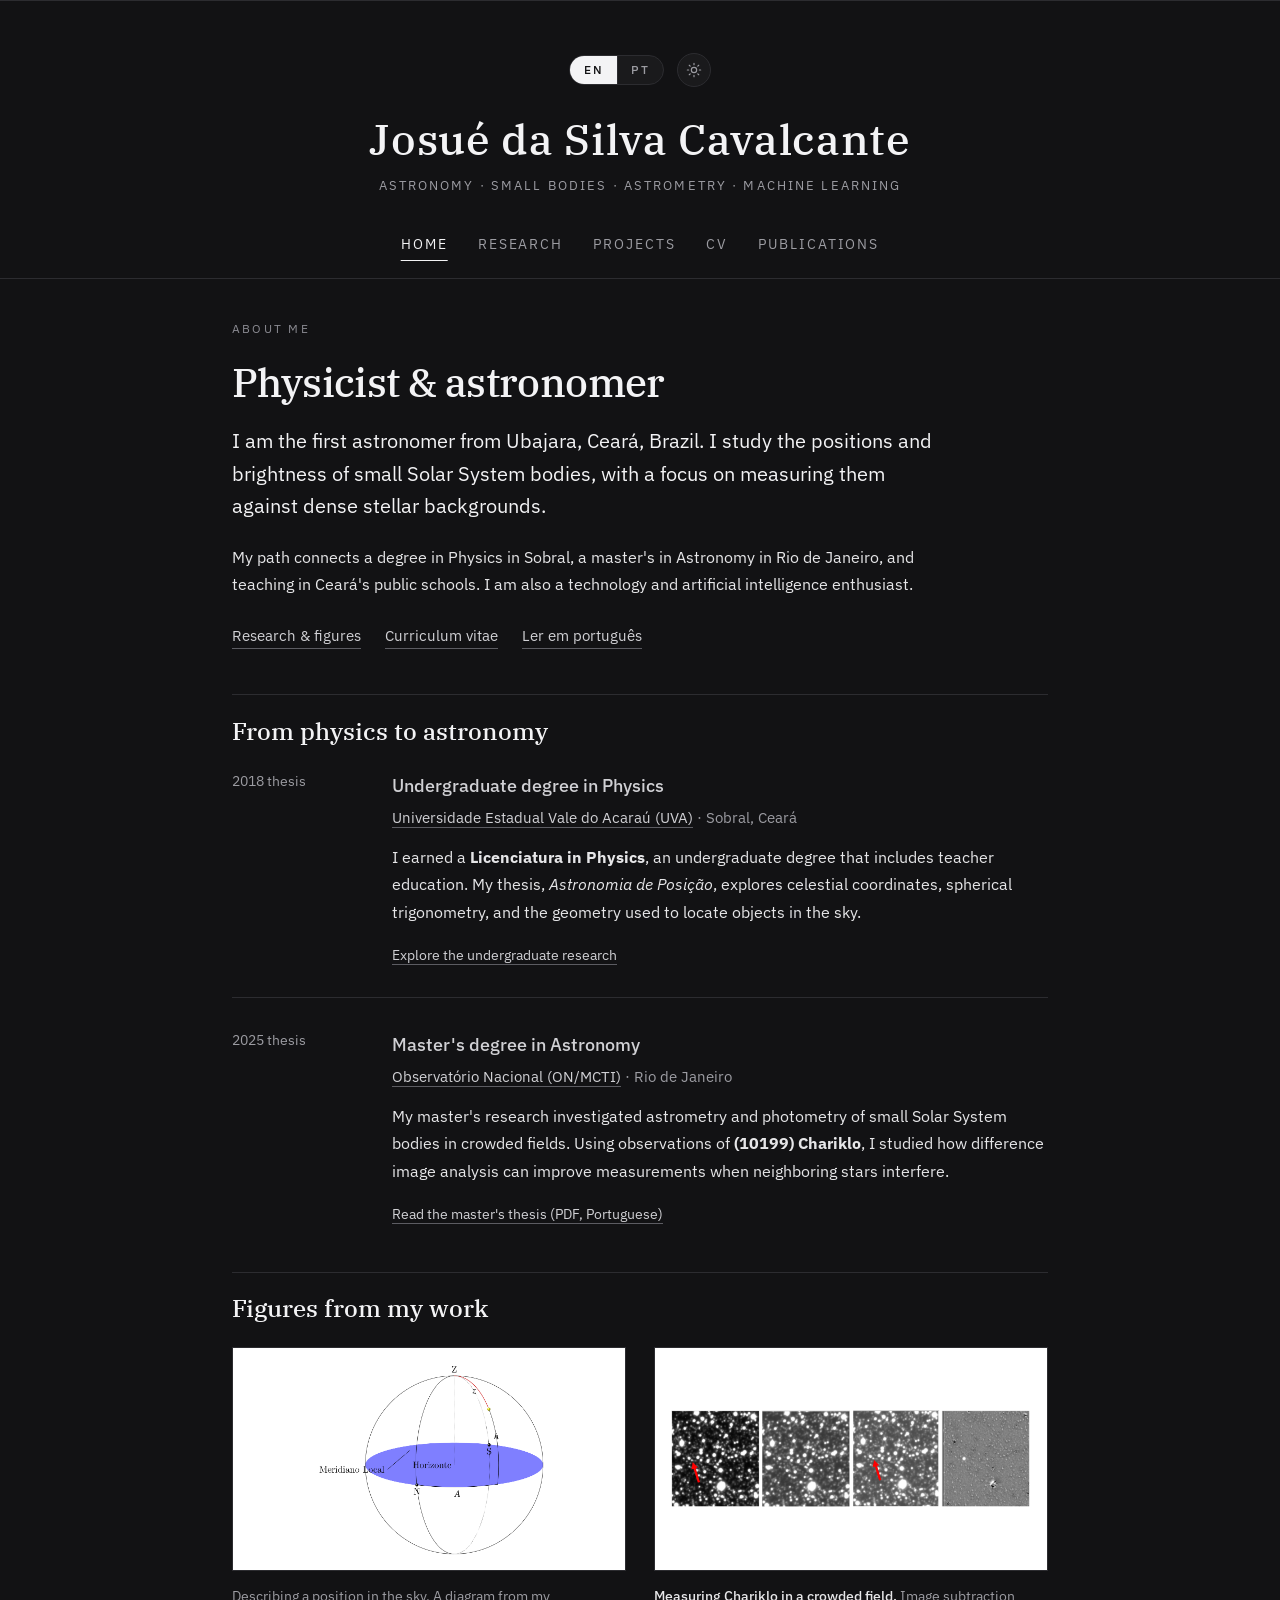
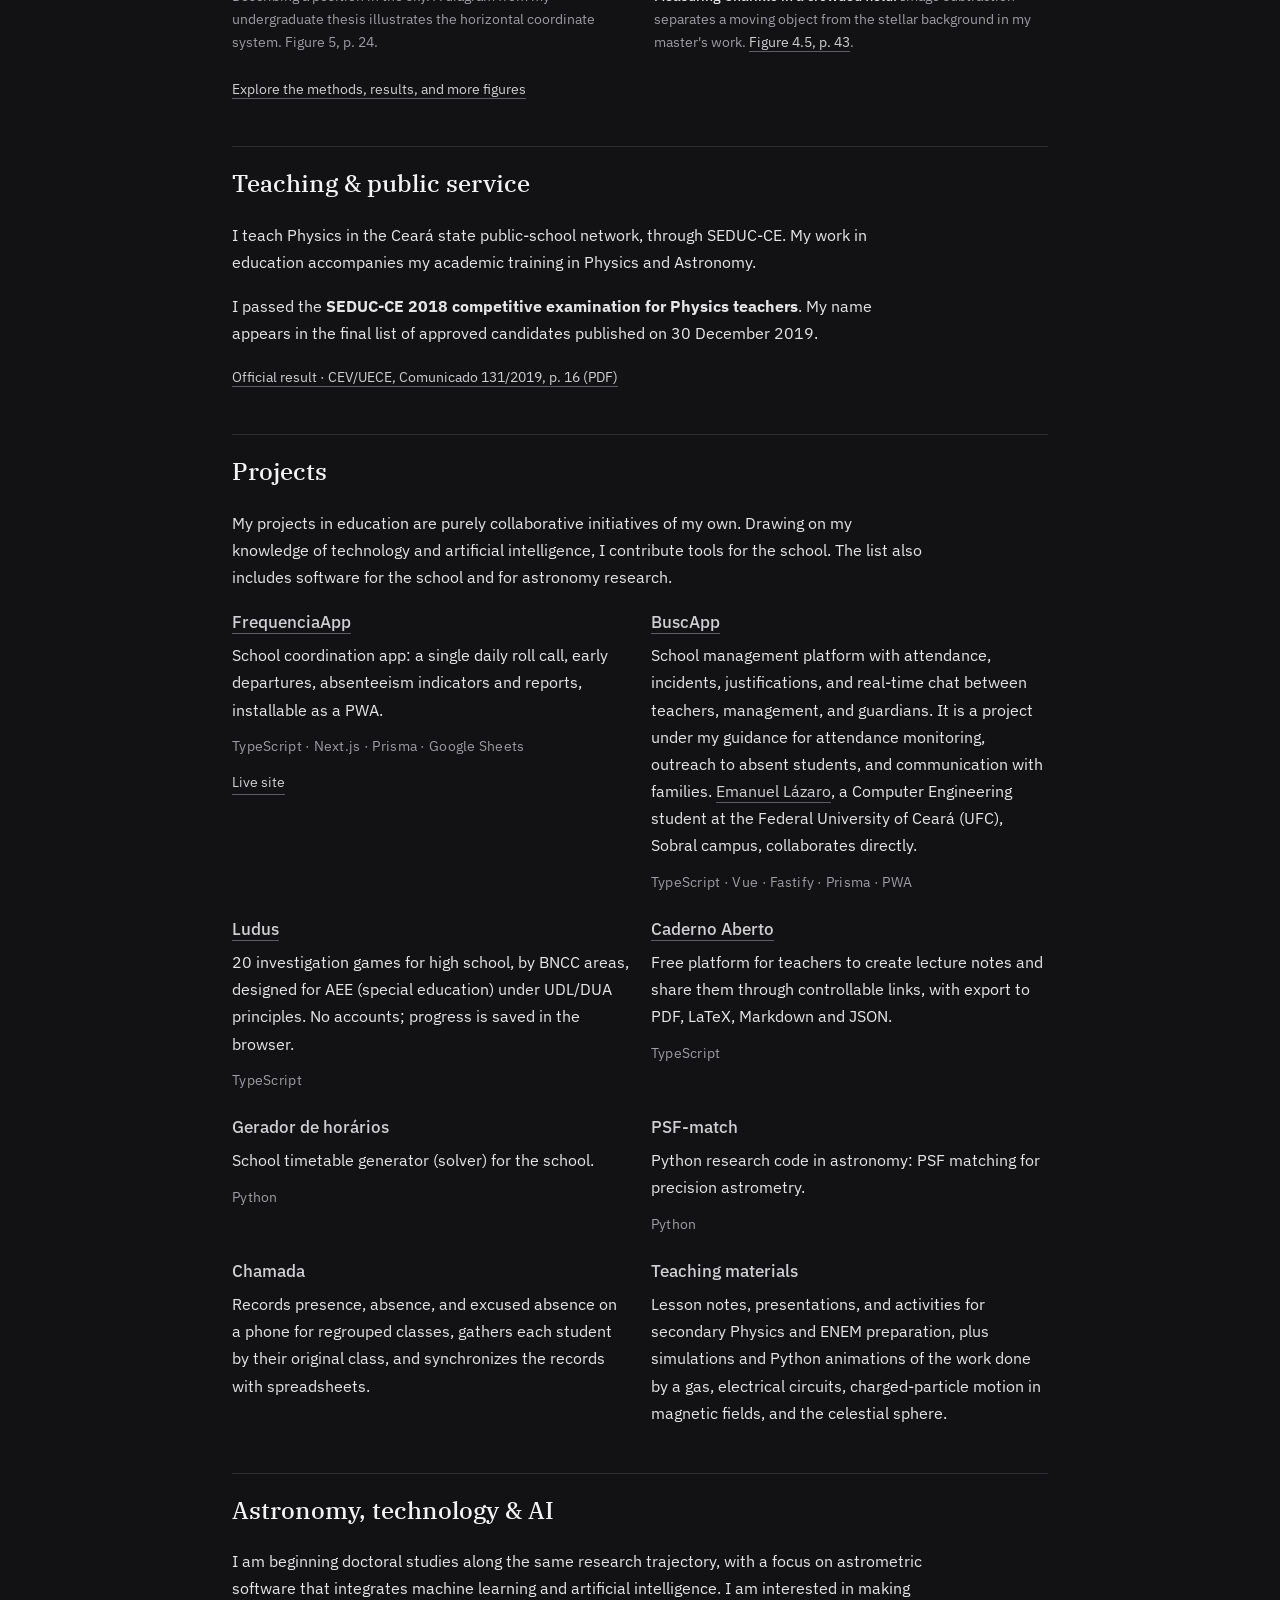
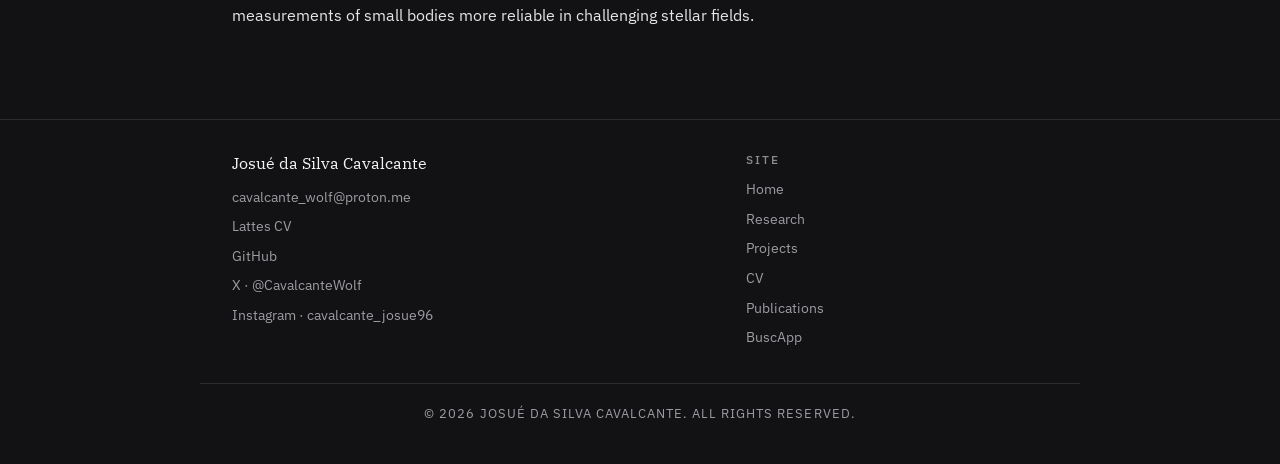
==== commit 93fba14f: "Fold software projects into the homepage projects section. Add FrequenciaApp, Ludus, Caderno Aberto," ====
--- a/index.html
+++ b/index.html
@@ -70,9 +70,9 @@
       href="https://fonts.googleapis.com/css2?family=IBM+Plex+Sans:ital,wght@0,400;0,500;1,400&family=IBM+Plex+Serif:ital,wght@0,400;0,500;1,400&display=swap"
       rel="stylesheet"
     />
-    <link rel="stylesheet" href="/css/style.css?v=7" />
-    <script src="/js/i18n.js?v=7"></script>
-    <script src="/js/main.js?v=7"></script>
+    <link rel="stylesheet" href="/css/style.css?v=8" />
+    <script src="/js/i18n.js?v=8"></script>
+    <script src="/js/main.js?v=8"></script>
     <script type="application/ld+json">
       {
         "@context": "https://schema.org",
@@ -195,6 +195,7 @@
         >
           <a href="/" aria-current="page" data-i18n="common.navHome">Home</a>
           <a href="/research/" data-i18n="common.navResearch">Research</a>
+          <a href="/#projects" data-i18n="common.navProjects">Projects</a>
           <a href="/cv/" data-i18n="common.navCv">CV</a>
           <a href="/pubs/" data-i18n="common.navPubs">Publications</a>
         </nav>
@@ -385,21 +386,40 @@
         </section>
 
         <section aria-labelledby="projects">
-          <h2 id="projects" data-i18n="home.projectsHeading">
-            Current educational projects
-          </h2>
+          <h2 id="projects" data-i18n="home.projectsHeading">Projects</h2>
           <p data-i18n="home.projectsIntro">
             My projects in education are purely collaborative initiatives of my
             own. Drawing on my knowledge of technology and artificial
-            intelligence, I contribute tools for the school.
+            intelligence, I contribute tools for the school. The list also
+            includes software for the school and for astronomy research.
           </p>
           <div class="project-list">
             <article>
-              <h3 data-i18n="home.project1Title">Chamada</h3>
-              <p data-i18n="home.project1Body">
-                Records presence, absence, and excused absence on a phone for
-                regrouped classes, gathers each student by their original class,
-                and synchronizes the records with spreadsheets.
+              <h3>
+                <a
+                  href="https://github.com/eemtijca/frequenciapp"
+                  rel="noopener"
+                  target="_blank"
+                  data-i18n="home.freqTitle"
+                  >FrequenciaApp</a
+                >
+              </h3>
+              <p data-i18n="home.freqBody">
+                School coordination app: a single daily roll call, early
+                departures, absenteeism indicators and reports, installable as a
+                PWA.
+              </p>
+              <p class="project-stack" data-i18n="home.freqStack">
+                TypeScript · Next.js · Prisma · Google Sheets
+              </p>
+              <p class="project-links">
+                <a
+                  href="https://frequenciappjca.vercel.app"
+                  rel="noopener"
+                  target="_blank"
+                  data-i18n="home.linkLive"
+                  >Live site</a
+                >
               </p>
             </article>
             <article>
@@ -413,8 +433,11 @@
                 >
               </h3>
               <p data-i18n-html="home.project2BodyHtml">
-                A project under my guidance for attendance monitoring, outreach
-                to absent students, and communication with families.
+                School management platform with attendance, incidents,
+                justifications, and real-time chat between teachers, management,
+                and guardians. It is a project under my guidance for attendance
+                monitoring, outreach to absent students, and communication with
+                families.
                 <a
                   href="https://github.com/emanuellcs"
                   rel="noopener"
@@ -422,6 +445,73 @@
                   >Emanuel Lázaro</a
                 >, a Computer Engineering student at the Federal University of
                 Ceará (UFC), Sobral campus, collaborates directly.
+              </p>
+              <p class="project-stack" data-i18n="home.buscStack">
+                TypeScript · Vue · Fastify · Prisma · PWA
+              </p>
+            </article>
+            <article>
+              <h3>
+                <a
+                  href="https://github.com/eemtijca/ludus"
+                  rel="noopener"
+                  target="_blank"
+                  data-i18n="home.ludusTitle"
+                  >Ludus</a
+                >
+              </h3>
+              <p data-i18n="home.ludusBody">
+                20 investigation games for high school, by BNCC areas, designed
+                for AEE (special education) under UDL/DUA principles. No
+                accounts; progress is saved in the browser.
+              </p>
+              <p class="project-stack" data-i18n="home.ludusStack">
+                TypeScript
+              </p>
+            </article>
+            <article>
+              <h3>
+                <a
+                  href="https://github.com/eemtijca/caderno-aberto"
+                  rel="noopener"
+                  target="_blank"
+                  lang="pt-BR"
+                  data-i18n="home.cadernoTitle"
+                  >Caderno Aberto</a
+                >
+              </h3>
+              <p data-i18n="home.cadernoBody">
+                Free platform for teachers to create lecture notes and share
+                them through controllable links, with export to PDF, LaTeX,
+                Markdown and JSON.
+              </p>
+              <p class="project-stack" data-i18n="home.cadernoStack">
+                TypeScript
+              </p>
+            </article>
+            <article>
+              <h3 lang="pt-BR" data-i18n="home.horarioTitle">
+                Gerador de horários
+              </h3>
+              <p data-i18n="home.horarioBody">
+                School timetable generator (solver) for the school.
+              </p>
+              <p class="project-stack" data-i18n="home.horarioStack">Python</p>
+            </article>
+            <article>
+              <h3 data-i18n="home.psfTitle">PSF-match</h3>
+              <p data-i18n="home.psfBody">
+                Python research code in astronomy: PSF matching for precision
+                astrometry.
+              </p>
+              <p class="project-stack" data-i18n="home.psfStack">Python</p>
+            </article>
+            <article>
+              <h3 data-i18n="home.project1Title">Chamada</h3>
+              <p data-i18n="home.project1Body">
+                Records presence, absence, and excused absence on a phone for
+                regrouped classes, gathers each student by their original class,
+                and synchronizes the records with spreadsheets.
               </p>
             </article>
             <article>
@@ -509,6 +599,9 @@
             <li><a href="/" data-i18n="common.navHome">Home</a></li>
             <li>
               <a href="/research/" data-i18n="common.navResearch">Research</a>
+            </li>
+            <li>
+              <a href="/#projects" data-i18n="common.navProjects">Projects</a>
             </li>
             <li><a href="/cv/" data-i18n="common.navCv">CV</a></li>
             <li>
--- a/css/style.css
+++ b/css/style.css
@@ -684,6 +684,21 @@
   margin: 0;
 }
 
+.project-list .project-stack {
+  margin-top: 0.7rem;
+  font-size: 0.875rem;
+  letter-spacing: 0.02em;
+  color: var(--muted);
+}
+
+.project-list .project-links {
+  display: flex;
+  flex-wrap: wrap;
+  gap: 0.35rem 1.15rem;
+  margin-top: 0.75rem;
+  font-size: 0.9rem;
+}
+
 /* 12. Figure viewer */
 .figure-viewer {
   max-width: min(94vw, 76rem);
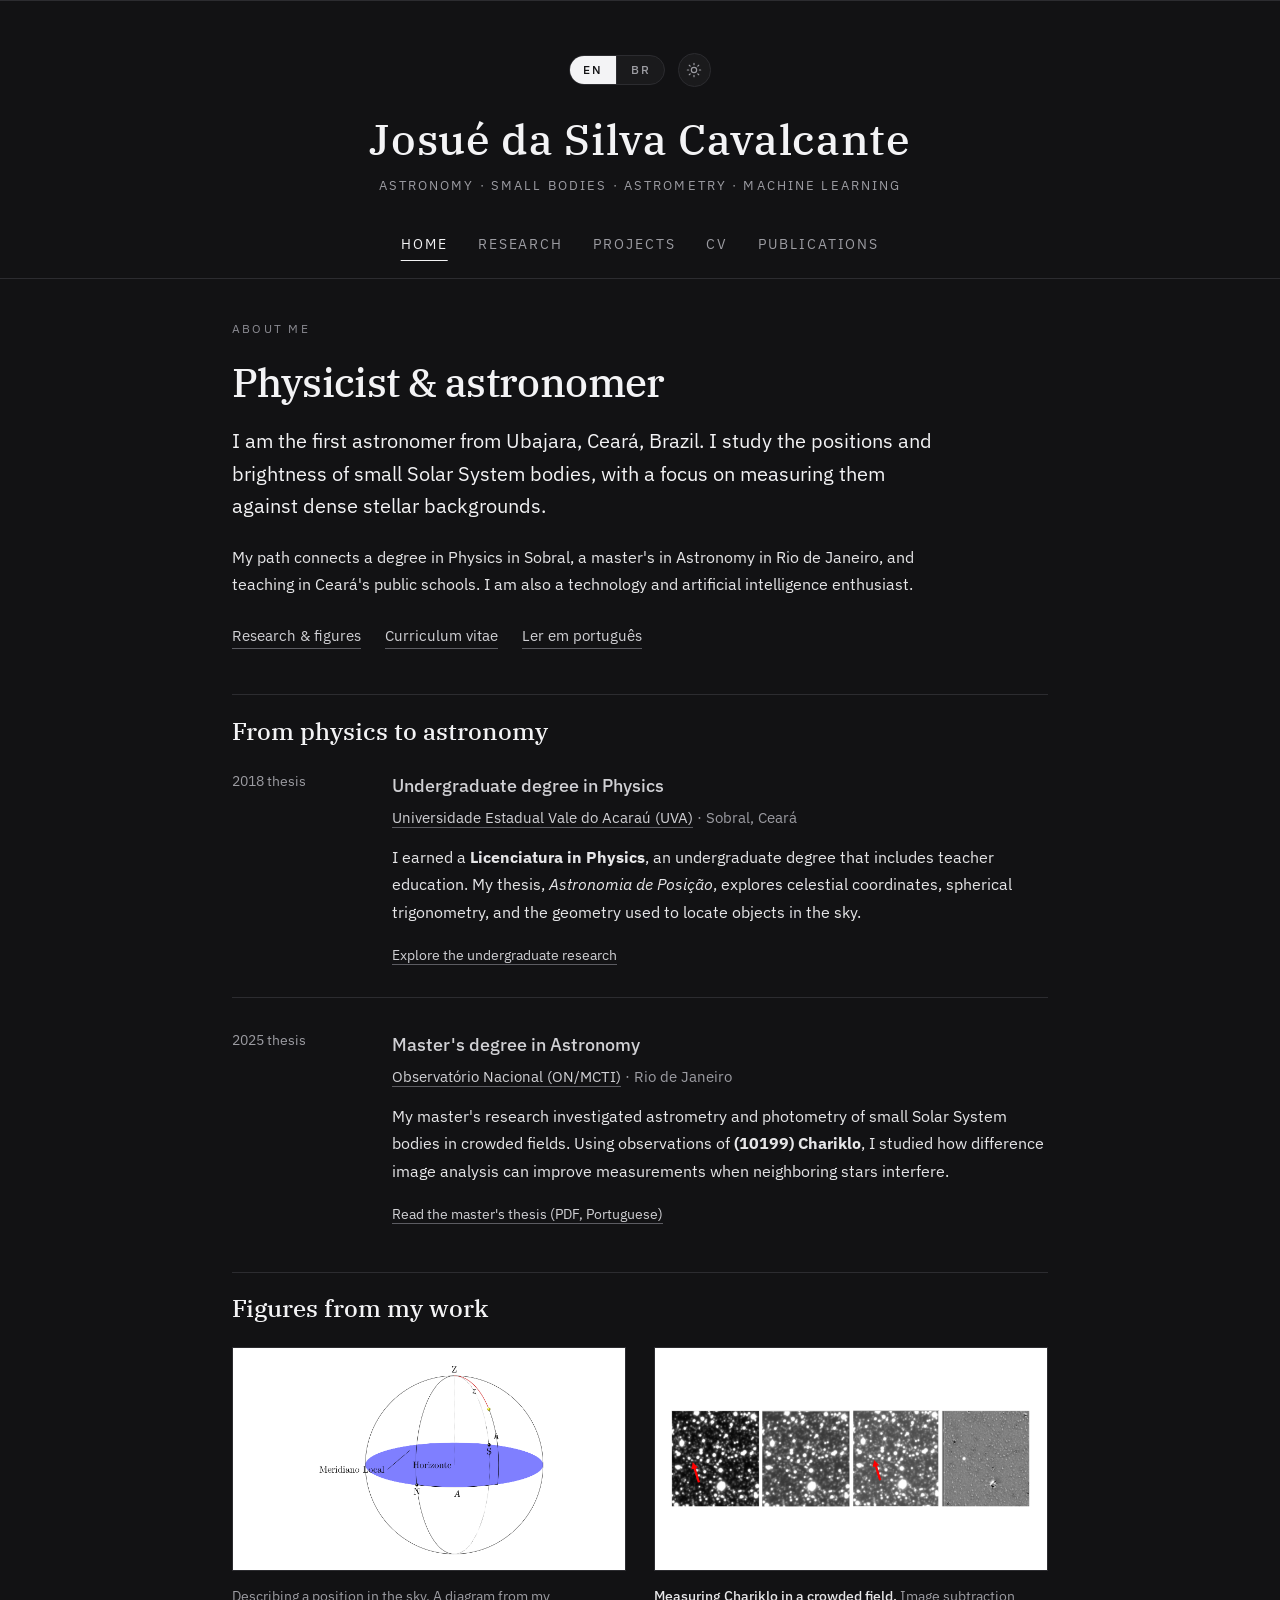
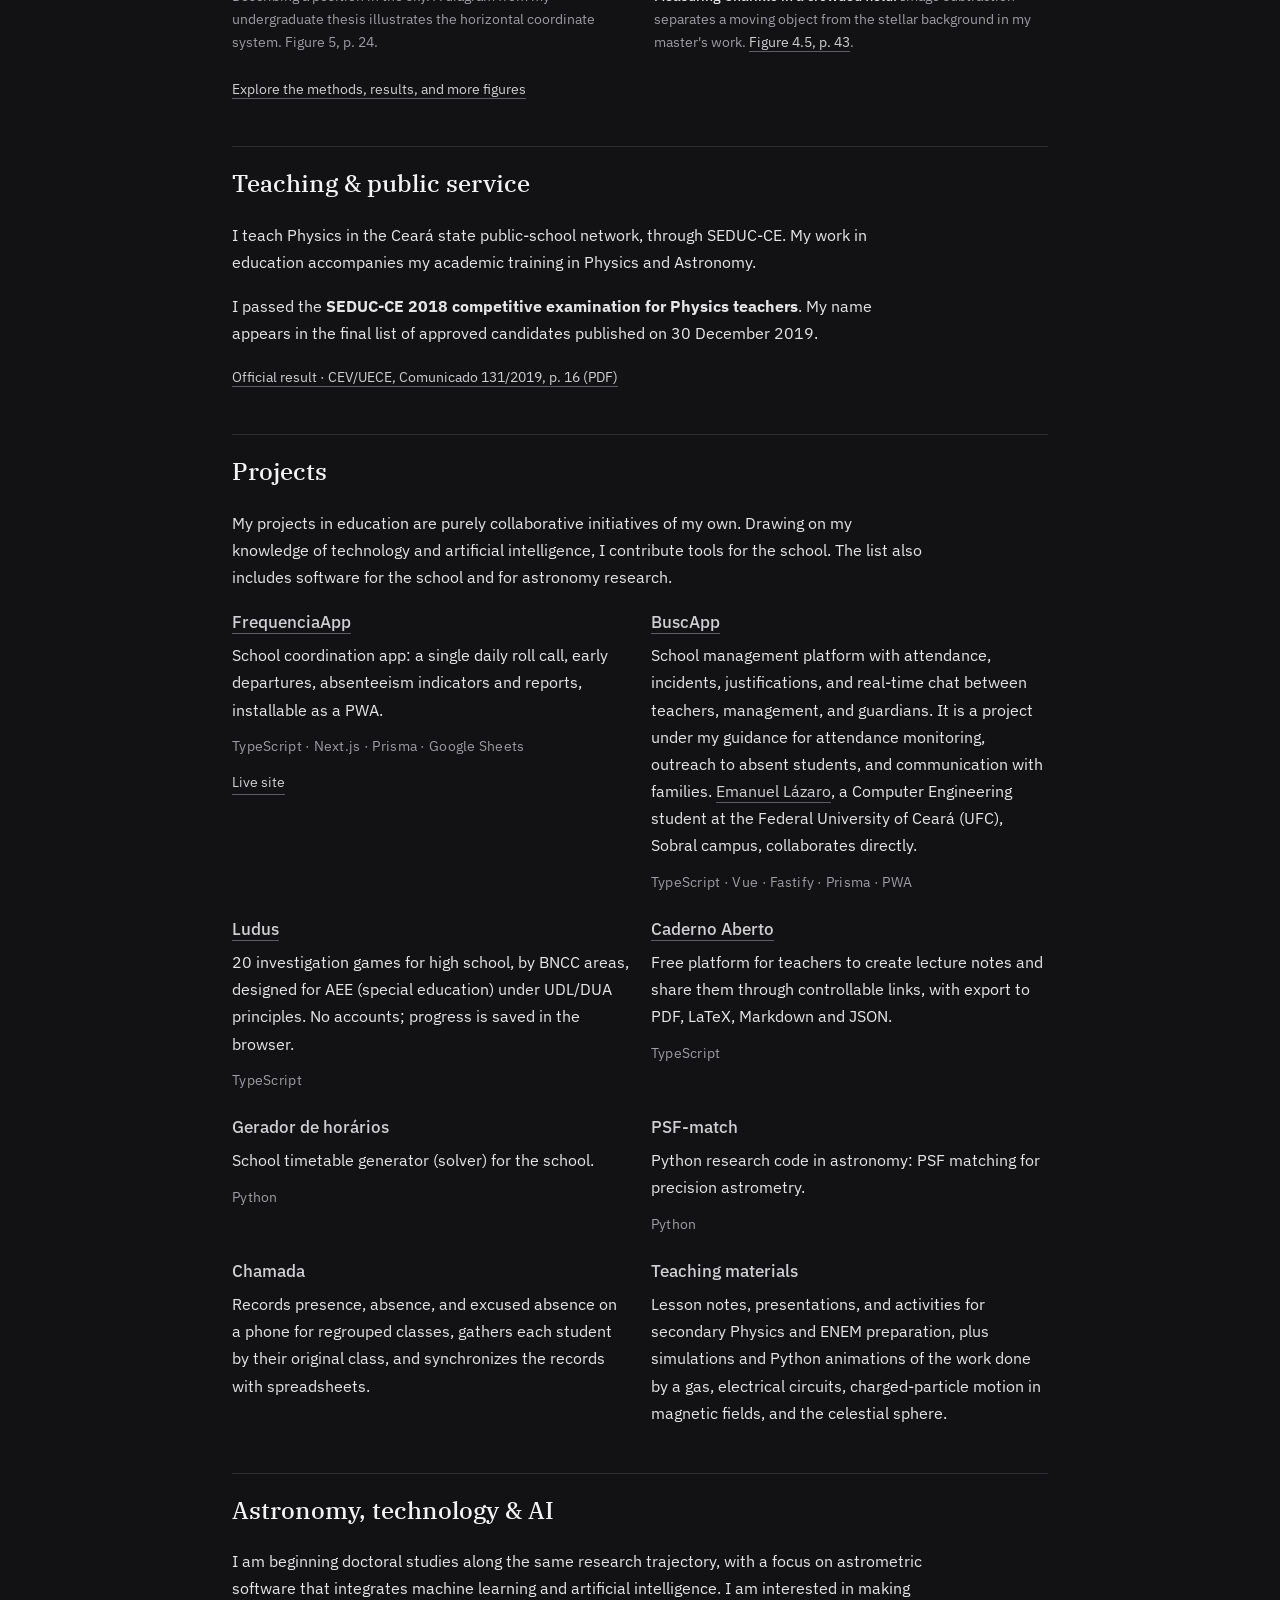
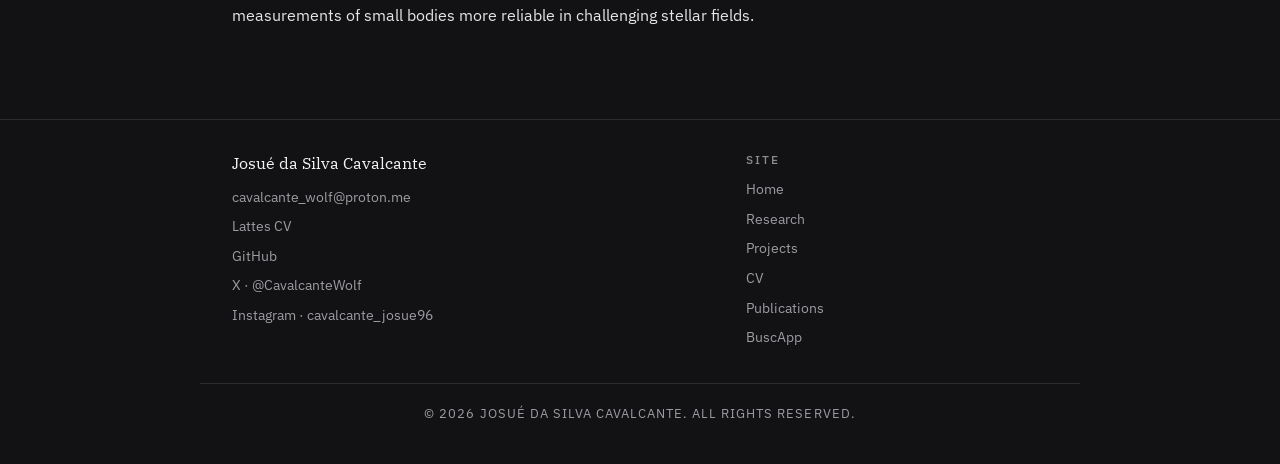
==== commit 08c8c41c: "Revise the Brazilian Portuguese copy and label the switcher BR. Correct grammar, academic terms, and" ====
--- a/index.html
+++ b/index.html
@@ -71,7 +71,7 @@
       rel="stylesheet"
     />
     <link rel="stylesheet" href="/css/style.css?v=8" />
-    <script src="/js/i18n.js?v=8"></script>
+    <script src="/js/i18n.js?v=9"></script>
     <script src="/js/main.js?v=8"></script>
     <script type="application/ld+json">
       {
@@ -142,7 +142,7 @@
               lang="pt-BR"
               aria-pressed="false"
             >
-              PT
+              BR
             </button>
           </div>
           <button
--- a/css/style.css
+++ b/css/style.css
@@ -223,7 +223,7 @@
   margin-bottom: clamp(1.25rem, 1rem + 1vw, 1.9rem);
 }
 
-/* Compact EN | PT switcher. Each segment is a button: switching rewrites the
+/* Compact EN | BR switcher. Each segment is a button: switching rewrites the
    page in place instead of navigating. */
 .lang-switch {
   display: inline-flex;
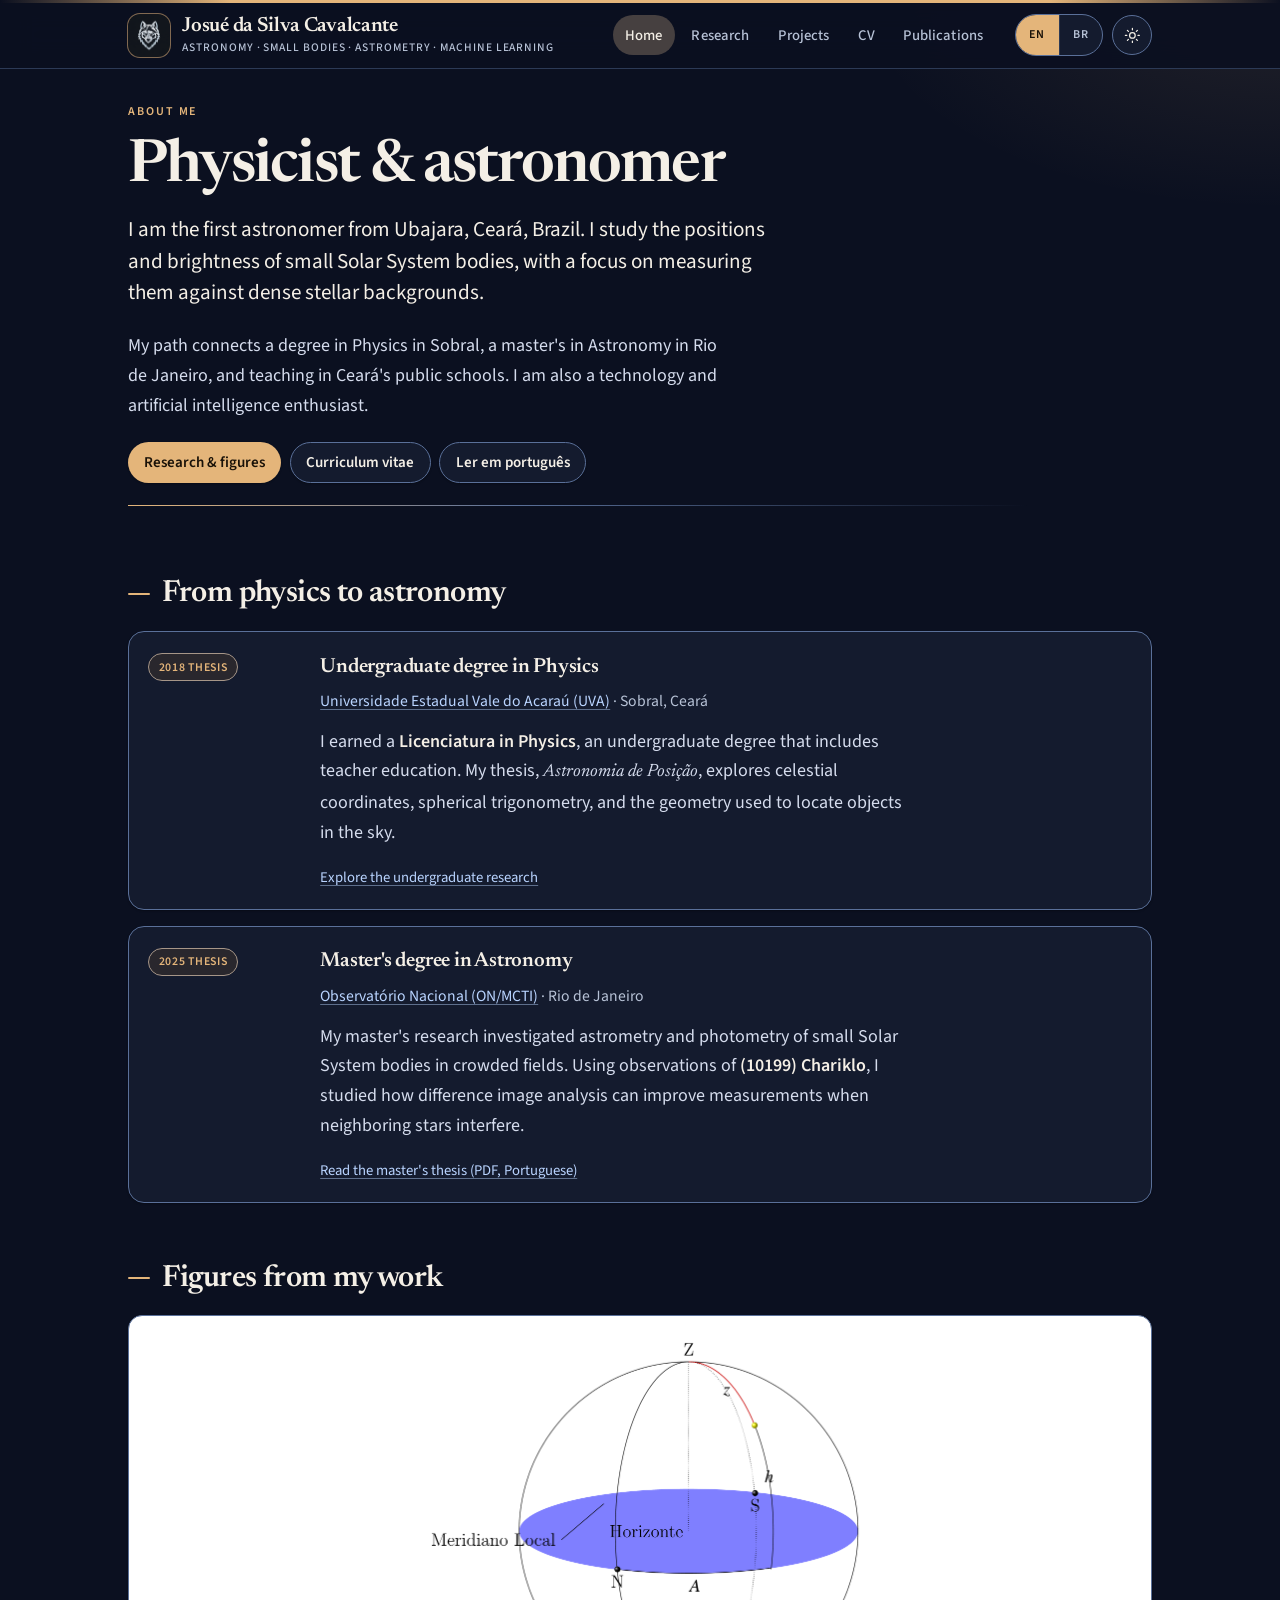
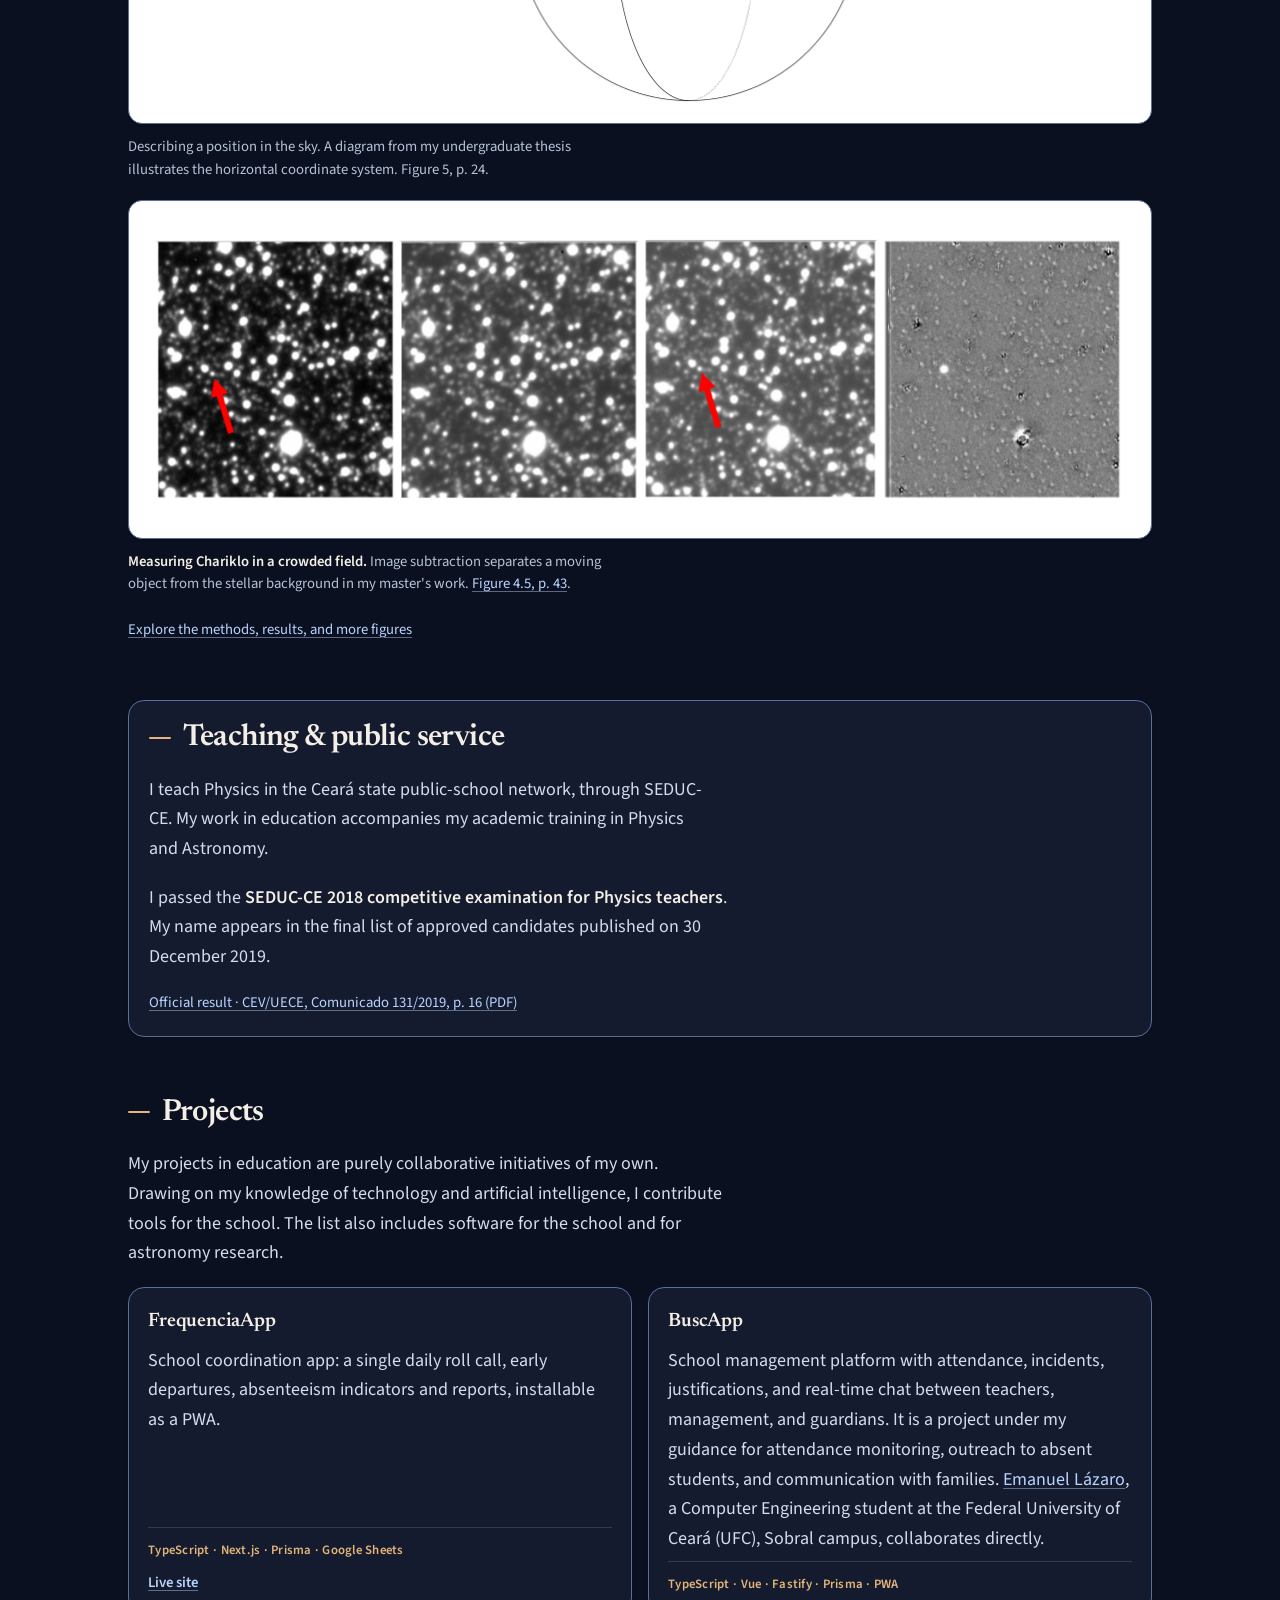
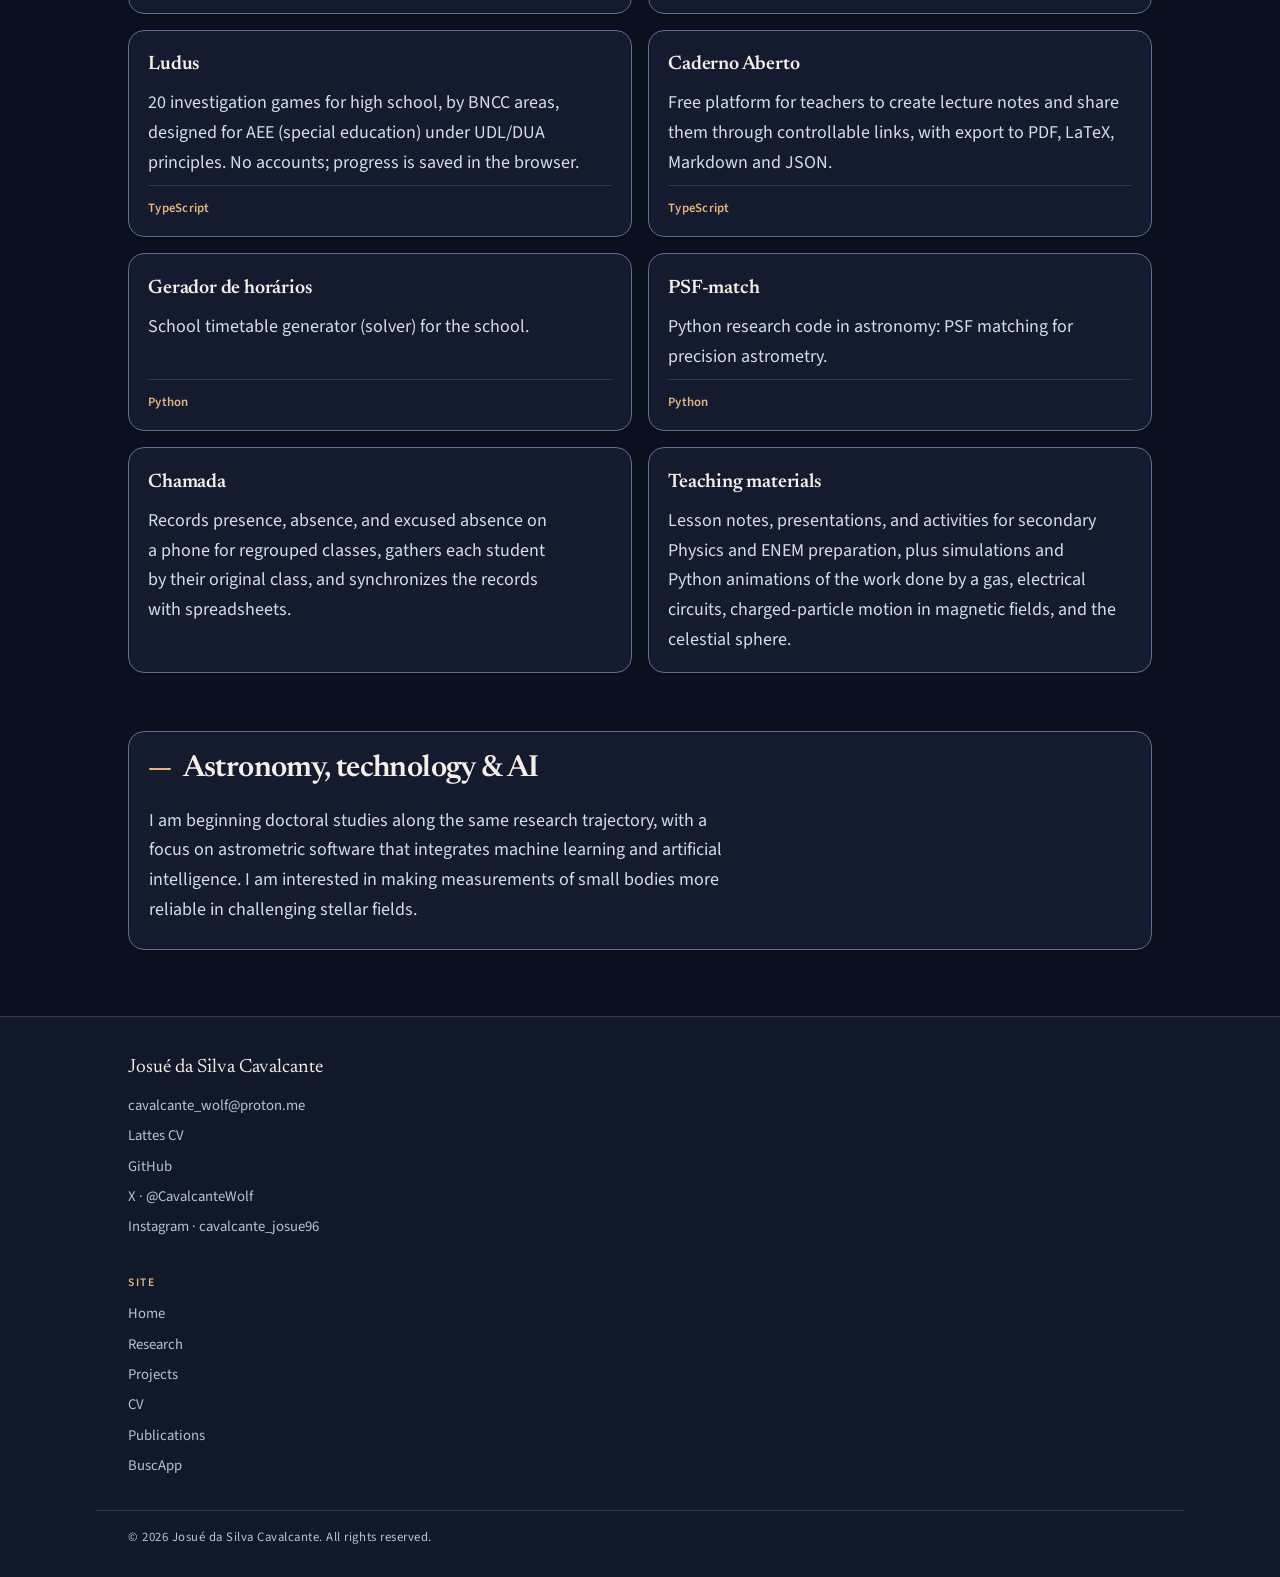
==== commit aae1196a: "Refresh the academic site with a contemporary observatory design. Replace the gray IBM Plex layout w" ====
--- a/index.html
+++ b/index.html
@@ -19,7 +19,7 @@
       hreflang="x-default"
       href="https://wolf9611.github.io/"
     />
-    <meta name="theme-color" content="#121214" />
+    <meta name="theme-color" content="#0b1020" />
     <meta name="color-scheme" content="dark light" />
     <link
       rel="icon"
@@ -67,12 +67,12 @@
     <link rel="preconnect" href="https://fonts.googleapis.com" />
     <link rel="preconnect" href="https://fonts.gstatic.com" crossorigin />
     <link
-      href="https://fonts.googleapis.com/css2?family=IBM+Plex+Sans:ital,wght@0,400;0,500;1,400&family=IBM+Plex+Serif:ital,wght@0,400;0,500;1,400&display=swap"
+      href="https://fonts.googleapis.com/css2?family=Newsreader:ital,opsz,wght@0,6..72,500;0,6..72,600;1,6..72,500&family=Source+Sans+3:ital,wght@0,400;0,500;0,600;1,400&display=swap"
       rel="stylesheet"
     />
-    <link rel="stylesheet" href="/css/style.css?v=8" />
+    <link rel="stylesheet" href="/css/style.css?v=9" />
     <script src="/js/i18n.js?v=9"></script>
-    <script src="/js/main.js?v=8"></script>
+    <script src="/js/main.js?v=9"></script>
     <script type="application/ld+json">
       {
         "@context": "https://schema.org",
@@ -118,7 +118,35 @@
     >
     <!-- Header -->
     <header class="site-header">
-      <div class="wrap">
+      <div class="wrap header-bar">
+        <a class="brand" href="/">
+          <img
+            class="brand-mark"
+            src="/assets/mark/apple-touch-180.png"
+            alt=""
+            width="180"
+            height="180"
+          />
+          <span class="brand-copy">
+            <span class="site-title" data-i18n="common.siteTitle"
+              >Josué da Silva Cavalcante</span
+            >
+            <span class="site-tag" data-i18n="common.siteTag">
+              Astronomy · Small bodies · Astrometry · Machine learning</span
+            >
+          </span>
+        </a>
+        <nav
+          class="nav"
+          data-i18n-attr="aria-label:common.navAria"
+          aria-label="Main"
+        >
+          <a href="/" aria-current="page" data-i18n="common.navHome">Home</a>
+          <a href="/research/" data-i18n="common.navResearch">Research</a>
+          <a href="/#projects" data-i18n="common.navProjects">Projects</a>
+          <a href="/cv/" data-i18n="common.navCv">CV</a>
+          <a href="/pubs/" data-i18n="common.navPubs">Publications</a>
+        </nav>
         <div class="header-controls">
           <div
             class="lang-switch"
@@ -182,54 +210,39 @@
             </svg>
           </button>
         </div>
-        <div class="site-title">
-          <a href="/" data-i18n="common.siteTitle">Josué da Silva Cavalcante</a>
-        </div>
-        <div class="site-tag" data-i18n="common.siteTag">
-          Astronomy · Small bodies · Astrometry · Machine learning
-        </div>
-        <nav
-          class="nav"
-          data-i18n-attr="aria-label:common.navAria"
-          aria-label="Main"
-        >
-          <a href="/" aria-current="page" data-i18n="common.navHome">Home</a>
-          <a href="/research/" data-i18n="common.navResearch">Research</a>
-          <a href="/#projects" data-i18n="common.navProjects">Projects</a>
-          <a href="/cv/" data-i18n="common.navCv">CV</a>
-          <a href="/pubs/" data-i18n="common.navPubs">Publications</a>
-        </nav>
       </div>
     </header>
 
     <main id="main-content" class="wrap">
       <article class="prose">
-        <div class="kicker" data-i18n="home.kicker">About me</div>
-        <h1 data-i18n="home.h1">Physicist &amp; astronomer</h1>
-        <p class="lead" data-i18n="home.lead">
-          I am the first astronomer from Ubajara, Ceará, Brazil. I study the
-          positions and brightness of small Solar System bodies, with a focus on
-          measuring them against dense stellar backgrounds.
-        </p>
-        <p data-i18n="home.intro">
-          My path connects a degree in Physics in Sobral, a master's in
-          Astronomy in Rio de Janeiro, and teaching in Ceará's public schools. I
-          am also a technology and artificial intelligence enthusiast.
-        </p>
-        <p class="text-links">
-          <a href="/research/" data-i18n="home.linksResearch"
-            >Research &amp; figures</a
-          ><a href="/cv/" data-i18n="home.linksCv">Curriculum vitae</a
-          ><button
-            type="button"
-            class="link-button"
-            data-set-lang="pt-BR"
-            lang="pt-BR"
-            data-i18n="home.linksLang"
-          >
-            Ler em português
-          </button>
-        </p>
+        <div class="page-intro">
+          <div class="kicker" data-i18n="home.kicker">About me</div>
+          <h1 data-i18n="home.h1">Physicist &amp; astronomer</h1>
+          <p class="lead" data-i18n="home.lead">
+            I am the first astronomer from Ubajara, Ceará, Brazil. I study the
+            positions and brightness of small Solar System bodies, with a focus
+            on measuring them against dense stellar backgrounds.
+          </p>
+          <p data-i18n="home.intro">
+            My path connects a degree in Physics in Sobral, a master's in
+            Astronomy in Rio de Janeiro, and teaching in Ceará's public schools.
+            I am also a technology and artificial intelligence enthusiast.
+          </p>
+          <p class="text-links">
+            <a href="/research/" data-i18n="home.linksResearch"
+              >Research &amp; figures</a
+            ><a href="/cv/" data-i18n="home.linksCv">Curriculum vitae</a
+            ><button
+              type="button"
+              class="link-button"
+              data-set-lang="pt-BR"
+              lang="pt-BR"
+              data-i18n="home.linksLang"
+            >
+              Ler em português
+            </button>
+          </p>
+        </div>
 
         <section aria-labelledby="education">
           <h2 id="education" data-i18n="home.educationHeading">
@@ -359,7 +372,7 @@
           </p>
         </section>
 
-        <section aria-labelledby="teaching">
+        <section class="band" aria-labelledby="teaching">
           <h2 id="teaching" data-i18n="home.teachingHeading">
             Teaching &amp; public service
           </h2>
@@ -394,7 +407,7 @@
             includes software for the school and for astronomy research.
           </p>
           <div class="project-list">
-            <article>
+            <article class="project-card">
               <h3>
                 <a
                   href="https://github.com/eemtijca/frequenciapp"
@@ -422,7 +435,7 @@
                 >
               </p>
             </article>
-            <article>
+            <article class="project-card">
               <h3>
                 <a
                   href="https://github.com/eemtijca/buscapp"
@@ -450,7 +463,7 @@
                 TypeScript · Vue · Fastify · Prisma · PWA
               </p>
             </article>
-            <article>
+            <article class="project-card">
               <h3>
                 <a
                   href="https://github.com/eemtijca/ludus"
@@ -469,7 +482,7 @@
                 TypeScript
               </p>
             </article>
-            <article>
+            <article class="project-card">
               <h3>
                 <a
                   href="https://github.com/eemtijca/caderno-aberto"
@@ -489,7 +502,7 @@
                 TypeScript
               </p>
             </article>
-            <article>
+            <article class="project-card">
               <h3 lang="pt-BR" data-i18n="home.horarioTitle">
                 Gerador de horários
               </h3>
@@ -498,7 +511,7 @@
               </p>
               <p class="project-stack" data-i18n="home.horarioStack">Python</p>
             </article>
-            <article>
+            <article class="project-card">
               <h3 data-i18n="home.psfTitle">PSF-match</h3>
               <p data-i18n="home.psfBody">
                 Python research code in astronomy: PSF matching for precision
@@ -506,7 +519,7 @@
               </p>
               <p class="project-stack" data-i18n="home.psfStack">Python</p>
             </article>
-            <article>
+            <article class="project-card">
               <h3 data-i18n="home.project1Title">Chamada</h3>
               <p data-i18n="home.project1Body">
                 Records presence, absence, and excused absence on a phone for
@@ -514,7 +527,7 @@
                 and synchronizes the records with spreadsheets.
               </p>
             </article>
-            <article>
+            <article class="project-card">
               <h3 data-i18n="home.project3Title">Teaching materials</h3>
               <p data-i18n="home.project3Body">
                 Lesson notes, presentations, and activities for secondary
@@ -527,7 +540,7 @@
           </div>
         </section>
 
-        <section aria-labelledby="next">
+        <section class="band" aria-labelledby="next">
           <h2 id="next" data-i18n="home.nextHeading">
             Astronomy, technology &amp; AI
           </h2>
--- a/css/style.css
+++ b/css/style.css
@@ -1,51 +1,68 @@
 /* Academic homepage of Josué da Silva Cavalcante.
-   Hand-written CSS, no build step. Dark theme by default, with a light
-   counterpart. Sections: tokens, base, layout, skip link, header, prose,
-   trajectory, figures, tables, publications, projects, figure viewer, CV,
-   footer, anchors, responsive, reduced motion, print. */
+   Hand-written CSS, no build step. Dark theme by default, with a warm
+   paper light theme. Observatory palette: ink night, brass accent,
+   Newsreader and Source Sans 3. Sections: tokens, base, layout, skip
+   link, header, prose, trajectory, figures, tables, publications,
+   projects, figure viewer, CV, footer, anchors, responsive, reduced
+   motion, print. */
 
 /* 1. Design tokens */
 :root {
   color-scheme: dark;
 
-  /* Dark palette (default) */
-  --bg: #121214;
-  --bg-elev: #1a1a1c;
-  --bg-elev-hi: #262629;
-  --ink: #e6e6e8;
-  --muted: #9c9ca2;
-  --line: #2c2c30;
-  --accent: #8b8b92;
-  --accent-hi: #d0d0d4;
-  --accent-dim: #5c5c62;
-  --paper: #f3f3f5;
-  --focus: #f3f3f5;
+  --bg: #0b1020;
+  --bg-elev: #141b2e;
+  --bg-elev-hi: #1c2640;
+  --ink: #d5dced;
+  --muted: #b7c2d6;
+  --line: #2c3a56;
+  --line-strong: #5a7099;
+  --heading: #f4efe6;
+  --accent: #e4b57a;
+  --accent-text: #e4b57a;
+  --accent-ink: #1a1208;
+  --link: #b9d4ff;
+  --link-hover: #dce9ff;
+  --paper: var(--heading);
+  --focus: #f3d7a6;
   --figure-bg: #ffffff;
-
-  /* Layout */
-  --wrap: 55rem;
+  --glow: rgba(92, 126, 196, 0.2);
+  --glow-2: rgba(228, 181, 122, 0.1);
+  --shadow: 0 16px 36px rgba(0, 0, 0, 0.32);
+  --shadow-sm: 0 1px 2px rgba(0, 0, 0, 0.28);
+  --wrap: 68rem;
   --gutter: clamp(1.15rem, 4vw, 2rem);
-
-  /* Motion */
-  --ease: cubic-bezier(0.4, 0, 0.2, 1);
+  --radius: 16px;
+  --ease: cubic-bezier(0.22, 1, 0.36, 1);
+  --serif:
+    "Newsreader", "Iowan Old Style", Palatino, "Palatino Linotype", Georgia,
+    serif;
+  --sans: "Source Sans 3", "Segoe UI", Helvetica, Arial, sans-serif;
 }
 
 :root[data-theme="light"] {
   color-scheme: light;
 
-  /* Light palette: warm paper counterpart of the gray dark theme */
-  --bg: #f6f5f2;
-  --bg-elev: #ffffff;
-  --bg-elev-hi: #efece5;
-  --ink: #2b2b31;
-  --muted: #5d5d66;
-  --line: #e3e1da;
-  --accent: #66666f;
-  --accent-hi: #1b1b20;
-  --accent-dim: #b4b2ab;
-  --paper: #131318;
-  --focus: #1b1b20;
+  --bg: #f3efe6;
+  --bg-elev: #fffcf7;
+  --bg-elev-hi: #e7dfd0;
+  --ink: #1e2636;
+  --muted: #3e4a62;
+  --line: #ddd4c4;
+  --line-strong: #8f8370;
+  --heading: #121826;
+  --accent: #8a4e16;
+  --accent-text: #7a4514;
+  --accent-ink: #fffaf3;
+  --link: #1d4e89;
+  --link-hover: #163a68;
+  --paper: var(--heading);
+  --focus: #1a2744;
   --figure-bg: #ffffff;
+  --glow: rgba(138, 78, 22, 0.1);
+  --glow-2: rgba(29, 78, 137, 0.07);
+  --shadow: 0 16px 34px rgba(48, 36, 16, 0.1);
+  --shadow-sm: 0 1px 2px rgba(48, 36, 16, 0.06);
 }
 
 /* 2. Reset and base typography */
@@ -56,17 +73,13 @@
 html {
   scroll-behavior: smooth;
   -webkit-text-size-adjust: 100%;
-
-  /* Thin scrollbar with a transparent track. The tokens follow the theme. */
   scrollbar-width: thin;
-  scrollbar-color: var(--accent-dim) transparent;
-}
-
-/* WebKit engines need these to match the thin preset and to round the thumb,
-   which the standard properties cannot express. */
+  scrollbar-color: var(--line-strong) transparent;
+}
+
 ::-webkit-scrollbar {
-  width: 8px;
-  height: 8px;
+  width: 10px;
+  height: 10px;
 }
 
 ::-webkit-scrollbar-track {
@@ -74,13 +87,15 @@
 }
 
 ::-webkit-scrollbar-thumb {
-  background: var(--accent-dim);
+  background: var(--line-strong);
   border-radius: 999px;
-  transition: background-color 0.15s var(--ease);
+  border: 2px solid transparent;
+  background-clip: padding-box;
 }
 
 ::-webkit-scrollbar-thumb:hover {
-  background: var(--accent-hi);
+  background: var(--accent);
+  background-clip: padding-box;
 }
 
 body,
@@ -104,57 +119,63 @@
 }
 
 body {
-  font-family: "IBM Plex Sans", "Source Sans 3", Helvetica, Arial, sans-serif;
-  font-size: clamp(1rem, 0.95rem + 0.25vw, 1.125rem);
+  font-family: var(--sans);
+  font-size: clamp(1.02rem, 0.98rem + 0.2vw, 1.125rem);
   line-height: 1.65;
   color: var(--ink);
-  background: var(--bg);
+  background-color: var(--bg);
+  background-image:
+    radial-gradient(900px 420px at 0% -10%, var(--glow), transparent 60%),
+    radial-gradient(760px 380px at 100% 0%, var(--glow-2), transparent 55%);
+  background-attachment: scroll;
   -webkit-font-smoothing: antialiased;
   text-rendering: optimizeLegibility;
   transition:
-    background-color 0.3s var(--ease),
-    color 0.3s var(--ease);
-}
-
-@media (prefers-reduced-motion: reduce) {
-  body {
-    transition: none;
-  }
+    background-color 0.35s var(--ease),
+    color 0.35s var(--ease);
 }
 
 img {
   max-width: 100%;
+  height: auto;
   display: block;
 }
 
+button,
+input {
+  font-family: inherit;
+}
+
 a {
-  color: var(--accent-hi);
-  text-decoration: none;
-  border-bottom: 1px solid transparent;
+  color: var(--link);
+  text-decoration: underline;
+  text-decoration-color: color-mix(in srgb, var(--link) 45%, transparent);
+  text-decoration-thickness: 1px;
+  text-underline-offset: 0.18em;
   transition:
     color 0.15s var(--ease),
+    text-decoration-color 0.15s var(--ease),
+    background-color 0.15s var(--ease),
     border-color 0.15s var(--ease);
 }
 
 a:hover {
-  color: var(--paper);
-  border-bottom-color: var(--accent);
+  color: var(--link-hover);
+  text-decoration-color: var(--link-hover);
 }
 
 ::selection {
-  background: var(--accent);
-  color: var(--bg);
-}
-
-/* Keyboard focus: visible on both themes (WCAG 2.4.7) */
+  background: color-mix(in srgb, var(--accent) 55%, transparent);
+  color: var(--heading);
+}
+
 a:focus-visible,
 button:focus-visible {
   outline: 2px solid var(--focus);
-  outline-offset: 4px;
-  border-radius: 2px;
-}
-
-/* Screen-reader-only utility */
+  outline-offset: 3px;
+  border-radius: 4px;
+}
+
 .visually-hidden {
   position: absolute;
   width: 1px;
@@ -175,77 +196,168 @@
 }
 
 main {
-  padding-bottom: 3.5rem;
+  padding-bottom: clamp(3rem, 2rem + 2vw, 4.5rem);
   min-height: 50vh;
-}
-
-/* Slightly wider reading column on ultra-wide displays */
-@media (min-width: 112rem) {
-  :root {
-    --wrap: 57.5rem;
+  animation: rise 0.55s var(--ease) both;
+}
+
+@keyframes rise {
+  from {
+    opacity: 0;
+    transform: translateY(10px);
+  }
+  to {
+    opacity: 1;
+    transform: none;
   }
 }
 
 /* 4. Skip link */
 .skip-link {
-  position: absolute;
+  position: fixed;
   left: 1rem;
   top: 0;
   transform: translateY(-150%);
-  z-index: 20;
+  z-index: 80;
   padding: 0.7rem 1.1rem;
-  background: var(--paper);
-  color: var(--bg);
-  border: none;
-  font-size: 0.9rem;
+  background: var(--accent);
+  color: var(--accent-ink);
+  text-decoration: none;
+  border-radius: 0 0 10px 10px;
+  font-size: 0.92rem;
+  font-weight: 600;
   transition: transform 0.15s var(--ease);
 }
 
 .skip-link:focus {
-  transform: translateY(0.5rem);
-  color: var(--bg);
+  transform: translateY(0);
+  color: var(--accent-ink);
 }
 
 /* 5. Header */
 .site-header {
-  text-align: center;
-  padding: clamp(2rem, 1.5rem + 2.5vw, 3.25rem) 0 0;
+  position: sticky;
+  top: 0;
+  z-index: 40;
+  padding: 0;
   border-bottom: 1px solid var(--line);
-  margin-bottom: clamp(1.75rem, 1.25rem + 1.5vw, 2.75rem);
-}
-
-/* Utility row: language switcher + theme toggle */
+  background: var(--bg);
+  background: color-mix(in srgb, var(--bg) 92%, transparent);
+  backdrop-filter: saturate(1.3) blur(16px);
+  -webkit-backdrop-filter: saturate(1.3) blur(16px);
+}
+
+.site-header::before {
+  content: "";
+  display: block;
+  height: 3px;
+  background: linear-gradient(
+    90deg,
+    transparent,
+    var(--accent) 18%,
+    var(--accent) 82%,
+    transparent
+  );
+}
+
+.header-bar {
+  display: grid;
+  grid-template-columns: minmax(0, 1fr) auto;
+  grid-template-areas:
+    "brand controls"
+    "nav nav";
+  align-items: center;
+  gap: 0.7rem 1rem;
+  padding-block: 0.75rem 0.7rem;
+}
+
+.brand {
+  grid-area: brand;
+  display: flex;
+  align-items: center;
+  gap: 0.75rem;
+  min-width: 0;
+  color: inherit;
+  text-decoration: none;
+}
+
+.brand:hover {
+  color: inherit;
+  text-decoration: none;
+}
+
+.brand-mark {
+  width: 2.65rem;
+  height: 2.65rem;
+  flex: none;
+  border-radius: 0.75rem;
+  object-fit: cover;
+  background: #070b16;
+  box-shadow: 0 0 0 1px color-mix(in srgb, var(--accent) 55%, transparent);
+}
+
+.brand-copy {
+  display: flex;
+  flex-direction: column;
+  min-width: 0;
+  gap: 0.1rem;
+}
+
+.site-title {
+  font-family: var(--serif);
+  font-weight: 600;
+  font-size: clamp(1.02rem, 0.9rem + 0.5vw, 1.28rem);
+  letter-spacing: -0.015em;
+  line-height: 1.15;
+  color: var(--heading);
+}
+
+.brand:hover .site-title {
+  color: var(--accent-text);
+}
+
+.site-tag {
+  font-size: 0.72rem;
+  letter-spacing: 0.08em;
+  text-transform: uppercase;
+  color: var(--muted);
+  font-weight: 500;
+  line-height: 1.35;
+}
+
 .header-controls {
+  grid-area: controls;
   display: flex;
-  justify-content: center;
+  justify-content: flex-end;
   align-items: center;
-  gap: 0.8rem;
-  margin-bottom: clamp(1.25rem, 1rem + 1vw, 1.9rem);
-}
-
-/* Compact EN | BR switcher. Each segment is a button: switching rewrites the
-   page in place instead of navigating. */
+  gap: 0.55rem;
+}
+
 .lang-switch {
   display: inline-flex;
   align-items: stretch;
-  border: 1px solid var(--line);
+  border: 1px solid var(--line-strong);
   border-radius: 999px;
   overflow: hidden;
   background: var(--bg-elev);
 }
 
 .lang-switch-btn {
-  display: block;
-  padding: 0.32rem 0.85rem;
+  display: inline-flex;
+  align-items: center;
+  justify-content: center;
+  min-width: 2.6rem;
+  min-height: 2.5rem;
+  padding: 0.35rem 0.8rem;
   font-family: inherit;
-  font-size: 0.72rem;
-  font-weight: 500;
-  letter-spacing: 0.14em;
+  font-size: 0.75rem;
+  font-weight: 600;
+  letter-spacing: 0.12em;
   text-transform: uppercase;
   color: var(--muted);
   background: transparent;
   border: none;
-  line-height: 1.5;
+  line-height: 1;
   cursor: pointer;
   transition:
     color 0.15s var(--ease),
@@ -257,49 +369,673 @@
 }
 
 .lang-switch-btn:hover {
-  color: var(--paper);
+  color: var(--heading);
   background: var(--bg-elev-hi);
 }
 
 .lang-switch-btn.is-active,
 .lang-switch-btn[aria-pressed="true"] {
-  color: var(--bg);
-  background: var(--paper);
+  color: var(--accent-ink);
+  background: var(--accent);
 }
 
 .lang-switch-btn.is-active:hover,
 .lang-switch-btn[aria-pressed="true"]:hover {
-  color: var(--bg);
-}
-
-/* Inline language switch inside prose. Looks like a link, behaves as a
-   button, so the switch never leaves the page. */
+  color: var(--accent-ink);
+}
+
 .prose .link-button {
   padding: 0;
   font: inherit;
-  color: var(--accent-hi);
+  color: var(--link);
   background: none;
   border: none;
-  border-bottom: 1px solid var(--accent-dim);
   cursor: pointer;
+  text-decoration: underline;
+  text-decoration-color: color-mix(in srgb, var(--link) 45%, transparent);
+  text-underline-offset: 0.18em;
 }
 
 .prose .link-button:hover {
-  color: var(--paper);
-  border-bottom-color: var(--paper);
-}
-
-/* Icon-only theme toggle */
+  color: var(--link-hover);
+}
+
 .theme-toggle {
   display: inline-flex;
   align-items: center;
   justify-content: center;
-  width: 2.1rem;
-  height: 2.1rem;
-  border: 1px solid var(--line);
+  width: 2.5rem;
+  height: 2.5rem;
+  border: 1px solid var(--line-strong);
   border-radius: 999px;
   background: var(--bg-elev);
+  color: var(--heading);
+  cursor: pointer;
+  transition:
+    color 0.15s var(--ease),
+    border-color 0.15s var(--ease),
+    background-color 0.15s var(--ease),
+    transform 0.2s var(--ease);
+}
+
+.theme-toggle:hover {
+  color: var(--accent-text);
+  border-color: var(--accent);
+  background: var(--bg-elev-hi);
+}
+
+.theme-toggle svg {
+  width: 1.05rem;
+  height: 1.05rem;
+  display: block;
+}
+
+.theme-toggle .icon-sun {
+  display: block;
+}
+
+.theme-toggle .icon-moon {
+  display: none;
+}
+
+:root[data-theme="light"] .theme-toggle .icon-sun {
+  display: none;
+}
+
+:root[data-theme="light"] .theme-toggle .icon-moon {
+  display: block;
+}
+
+.nav {
+  grid-area: nav;
+  display: flex;
+  flex-wrap: wrap;
+  justify-content: flex-start;
+  gap: 0.3rem;
+  margin: 0;
+  padding: 0;
+  font-size: 0.92rem;
+  font-weight: 500;
+  letter-spacing: 0.01em;
+  text-transform: none;
   color: var(--muted);
+}
+
+.nav a {
+  display: inline-flex;
+  align-items: center;
+  min-height: 2.5rem;
+  color: var(--muted);
+  text-decoration: none;
+  padding: 0.4rem 0.75rem;
+  border-radius: 999px;
+  line-height: 1.2;
+  transition:
+    color 0.15s var(--ease),
+    background-color 0.15s var(--ease);
+}
+
+.nav a:hover {
+  color: var(--heading);
+  background: var(--bg-elev);
+  text-decoration: none;
+}
+
+.nav a[aria-current="page"] {
+  color: var(--heading);
+  background: var(--bg-elev-hi);
+  background: color-mix(in srgb, var(--accent) 24%, var(--bg-elev));
+  text-decoration: none;
+}
+
+/* 6. Prose */
+.page-intro {
+  position: relative;
+  padding: clamp(1.1rem, 1rem + 1.4vw, 2.1rem) 0
+    clamp(0.4rem, 0.2rem + 1vw, 0.8rem);
+}
+
+.page-intro::after {
+  content: "";
+  display: block;
+  height: 1px;
+  margin-top: 1.35rem;
+  background: linear-gradient(
+    90deg,
+    var(--accent),
+    var(--line-strong) 38%,
+    transparent 88%
+  );
+}
+
+.kicker {
+  font-size: 0.75rem;
+  font-weight: 600;
+  letter-spacing: 0.16em;
+  text-transform: uppercase;
+  color: var(--accent-text);
+  margin-bottom: 0.85rem;
+}
+
+.prose h1,
+.page-intro h1,
+.page-cv .cv-main h1 {
+  font-family: var(--serif);
+  font-weight: 600;
+  font-optical-sizing: auto;
+  text-wrap: balance;
+}
+
+.prose h1 {
+  font-size: clamp(2.15rem, 1.35rem + 3.1vw, 3.7rem);
+  line-height: 1.05;
+  letter-spacing: -0.03em;
+  color: var(--heading);
+  margin: 0 0 1rem;
+}
+
+.prose p {
+  margin-bottom: 1.05em;
+  color: var(--ink);
+  max-width: 66ch;
+  text-wrap: pretty;
+}
+
+.prose p.lead,
+.page-cv .cv-lead {
+  font-size: clamp(1.14rem, 1.05rem + 0.4vw, 1.32rem);
+  line-height: 1.5;
+  color: var(--heading);
+  max-width: 42rem;
+}
+
+.prose section {
+  margin-top: clamp(2.6rem, 2rem + 2vw, 4rem);
+}
+
+.prose h2 {
+  font-family: var(--serif);
+  font-size: clamp(1.45rem, 1.2rem + 1vw, 1.9rem);
+  font-weight: 600;
+  letter-spacing: -0.02em;
+  line-height: 1.2;
+  color: var(--heading);
+  text-wrap: balance;
+  display: flex;
+  align-items: flex-start;
+  gap: 0.75rem;
+  margin: 0 0 1.15rem;
+  padding-top: 0;
+  border: none;
+}
+
+.prose h2::before {
+  content: "";
+  width: 1.35rem;
+  height: 2px;
+  flex: none;
+  margin-top: 0.55em;
+  border-radius: 999px;
+  background: var(--accent);
+}
+
+.prose h3 {
+  font-family: var(--serif);
+  font-size: clamp(1.12rem, 1.04rem + 0.3vw, 1.28rem);
+  letter-spacing: -0.01em;
+  color: var(--heading);
+  margin: 1.7rem 0 0.55rem;
+  font-weight: 600;
+}
+
+.prose strong {
+  font-weight: 600;
+  color: var(--heading);
+}
+
+.prose em {
+  font-family: var(--serif);
+  font-style: italic;
+}
+
+.prose ul {
+  margin: 0 0 1.1em 1.15em;
+}
+
+.prose li {
+  margin-bottom: 0.4em;
+  color: var(--ink);
+}
+
+.prose li::marker {
+  color: var(--accent);
+}
+
+.prose .text-links,
+.text-links {
+  display: flex;
+  flex-wrap: wrap;
+  gap: 0.55rem;
+  margin: 1.35rem 0 0.4rem;
+}
+
+.text-links a,
+.prose .text-links .link-button {
+  display: inline-flex;
+  align-items: center;
+  justify-content: center;
+  min-height: 2.6rem;
+  padding: 0.4rem 0.95rem;
+  border: 1px solid var(--line-strong);
+  border-radius: 999px;
+  background: var(--bg-elev);
+  color: var(--heading);
+  text-decoration: none;
+  font-size: 0.94rem;
+  font-weight: 600;
+  line-height: 1.2;
+  box-shadow: var(--shadow-sm);
+}
+
+.text-links a:hover,
+.prose .text-links .link-button:hover {
+  border-color: var(--accent);
+  color: var(--accent-text);
+  background: var(--bg-elev-hi);
+  text-decoration: none;
+}
+
+.page-intro .text-links a:first-child {
+  background: var(--accent);
+  color: var(--accent-ink);
+  border-color: transparent;
+}
+
+.page-intro .text-links a:first-child:hover {
+  color: var(--accent-ink);
+  background: var(--accent);
+  filter: brightness(1.08);
+}
+
+.prose .when,
+.when {
+  font-size: 0.84rem;
+  color: var(--muted);
+  line-height: 1.45;
+}
+
+.prose .institution {
+  font-size: 0.98rem;
+  color: var(--muted);
+  margin-bottom: 0.75rem;
+}
+
+.prose .source-link {
+  font-size: 0.92rem;
+  color: var(--muted);
+  max-width: 68ch;
+}
+
+.prose .band {
+  background: var(--bg-elev);
+  border: 1px solid var(--line-strong);
+  border-radius: var(--radius);
+  padding: 1.2rem 1.25rem 0.35rem;
+  box-shadow: var(--shadow-sm);
+}
+
+.prose .band h2 {
+  margin-top: 0;
+}
+
+/* 7. Academic trajectory */
+.trajectory {
+  display: grid;
+  gap: 1rem;
+}
+
+.trajectory-entry {
+  display: grid;
+  grid-template-columns: minmax(7.5rem, 9.5rem) minmax(0, 1fr);
+  gap: 0.85rem 1.25rem;
+  align-items: start;
+  padding: 1.15rem 1.2rem;
+  background: var(--bg-elev);
+  border: 1px solid var(--line-strong);
+  border-radius: var(--radius);
+  box-shadow: var(--shadow-sm);
+  transition:
+    transform 0.2s var(--ease),
+    border-color 0.2s var(--ease),
+    box-shadow 0.2s var(--ease);
+}
+
+.trajectory-entry:hover {
+  transform: translateY(-2px);
+  border-color: var(--accent);
+  box-shadow: var(--shadow);
+}
+
+.trajectory-entry .when {
+  display: inline-flex;
+  align-self: start;
+  width: fit-content;
+  margin: 0.15rem 0 0;
+  padding: 0.28rem 0.6rem;
+  border-radius: 999px;
+  border: 1px solid color-mix(in srgb, var(--accent) 55%, var(--line-strong));
+  background: color-mix(in srgb, var(--accent) 14%, var(--bg));
+  color: var(--accent-text);
+  font-size: 0.74rem;
+  font-weight: 600;
+  letter-spacing: 0.06em;
+  text-transform: uppercase;
+}
+
+.trajectory-entry h3 {
+  margin: 0 0 0.28rem;
+  font-size: 1.28rem;
+}
+
+.trajectory-entry p:last-child {
+  margin-bottom: 0;
+}
+
+/* 8. Figures */
+.work-grid {
+  display: grid;
+  grid-template-columns: repeat(2, minmax(0, 1fr));
+  gap: 1.15rem;
+  margin: 0.4rem 0 1.35rem;
+  align-items: start;
+}
+
+.research-figure {
+  margin: 1.15rem 0 1.6rem;
+  min-width: 0;
+}
+
+.work-grid .research-figure {
+  margin: 0;
+}
+
+.figure-image {
+  display: flex;
+  align-items: center;
+  justify-content: center;
+  width: 100%;
+  border: 1px solid var(--line-strong);
+  border-radius: 14px;
+  background: var(--figure-bg);
+  padding: 0.7rem;
+  cursor: zoom-in;
+  overflow: hidden;
+  box-shadow: var(--shadow-sm);
+  transition:
+    border-color 0.2s var(--ease),
+    box-shadow 0.2s var(--ease);
+}
+
+.figure-image:hover {
+  border-color: var(--accent);
+  box-shadow: var(--shadow);
+}
+
+.figure-image img {
+  width: 100%;
+  height: auto;
+  transition: transform 0.45s var(--ease);
+}
+
+.figure-image:hover img {
+  transform: scale(1.025);
+}
+
+.work-grid .figure-image {
+  height: 16.5rem;
+}
+
+.work-grid .figure-image img {
+  height: 100%;
+  width: auto;
+  max-width: 100%;
+  object-fit: contain;
+}
+
+.work-grid .compact .figure-image {
+  height: 15rem;
+}
+
+.research-figure figcaption {
+  font-size: 0.92rem;
+  line-height: 1.55;
+  color: var(--muted);
+  padding-top: 0.75rem;
+  max-width: 70ch;
+}
+
+.research-figure figcaption strong {
+  color: var(--heading);
+  font-weight: 600;
+}
+
+/* 9. Data tables */
+.table-wrap {
+  width: 100%;
+  margin: 1.1rem 0 1.2rem;
+  overflow-x: auto;
+  border: 1px solid var(--line-strong);
+  border-radius: 14px;
+  background: var(--bg-elev);
+  box-shadow: var(--shadow-sm);
+}
+
+.results-table {
+  border-collapse: collapse;
+  width: 100%;
+  font-size: 0.95rem;
+  table-layout: fixed;
+}
+
+.results-table caption {
+  text-align: left;
+  color: var(--muted);
+  font-size: 0.84rem;
+  font-weight: 600;
+  letter-spacing: 0.04em;
+  text-transform: uppercase;
+  padding: 0.8rem 0.9rem 0.35rem;
+}
+
+.results-table th,
+.results-table td {
+  padding: 0.75rem 0.9rem;
+  text-align: left;
+  border-bottom: 1px solid var(--line);
+  overflow-wrap: anywhere;
+  vertical-align: top;
+}
+
+.results-table tr:last-child th,
+.results-table tr:last-child td {
+  border-bottom: none;
+}
+
+.results-table th {
+  font-weight: 600;
+  color: var(--heading);
+}
+
+.results-table thead th {
+  color: var(--muted);
+  font-size: 0.8rem;
+  letter-spacing: 0.04em;
+  text-transform: uppercase;
+  background: var(--bg-elev-hi);
+}
+
+.results-table td {
+  font-variant-numeric: tabular-nums;
+}
+
+/* 10. Publications */
+.pub {
+  padding: 1.15rem 1.2rem 0.3rem;
+  margin: 0 0 1rem;
+  background: var(--bg-elev);
+  border: 1px solid var(--line-strong);
+  border-radius: var(--radius);
+  box-shadow: var(--shadow-sm);
+}
+
+.pub:last-child {
+  border-bottom: 1px solid var(--line-strong);
+  padding-bottom: 0.3rem;
+}
+
+.pub h2 {
+  border: 0;
+  padding: 0;
+  margin: 0.35rem 0 0.7rem;
+  font-size: clamp(1.28rem, 1.12rem + 0.6vw, 1.55rem);
+}
+
+/* 11. Project cards */
+.project-list {
+  display: grid;
+  gap: 1rem;
+  margin-top: 0.4rem;
+}
+
+.project-list > article {
+  display: flex;
+  flex-direction: column;
+  gap: 0.45rem;
+  min-width: 0;
+  padding: 1.15rem 1.2rem 1.1rem;
+  background: var(--bg-elev);
+  border: 1px solid var(--line-strong);
+  border-radius: var(--radius);
+  box-shadow: var(--shadow-sm);
+  transition:
+    transform 0.2s var(--ease),
+    border-color 0.2s var(--ease),
+    box-shadow 0.2s var(--ease);
+}
+
+.project-list > article:hover {
+  transform: translateY(-3px);
+  border-color: var(--accent);
+  box-shadow: var(--shadow);
+}
+
+.project-list h3 {
+  margin: 0;
+  font-size: 1.22rem;
+}
+
+.project-list h3 a {
+  color: var(--heading);
+  text-decoration: none;
+}
+
+.project-list h3 a:hover {
+  color: var(--accent-text);
+}
+
+.project-list p {
+  margin: 0;
+  max-width: none;
+}
+
+.project-list .project-stack {
+  margin-top: auto;
+  padding-top: 0.75rem;
+  border-top: 1px solid var(--line);
+  font-size: 0.8rem;
+  font-weight: 600;
+  letter-spacing: 0.02em;
+  color: var(--accent-text);
+}
+
+.project-list .project-links {
+  display: flex;
+  flex-wrap: wrap;
+  gap: 0.4rem 0.9rem;
+  margin-top: 0.15rem;
+  font-size: 0.92rem;
+  font-weight: 600;
+}
+
+@media (min-width: 740px) {
+  .project-list {
+    grid-template-columns: repeat(2, minmax(0, 1fr));
+  }
+}
+
+/* The homepage pairs a portrait diagram with a wide image strip. */
+body[data-page="home"] .work-grid {
+  grid-template-columns: minmax(0, 1fr);
+}
+
+body[data-page="home"] .work-grid .figure-image,
+body[data-page="home"] .work-grid .compact .figure-image {
+  height: auto;
+  min-height: 0;
+}
+
+body[data-page="home"] .work-grid .figure-image img {
+  width: 100%;
+  height: auto;
+  max-height: 24rem;
+}
+
+/* 12. Figure viewer */
+.figure-viewer {
+  width: min(94vw, 76rem);
+  max-width: min(94vw, 76rem);
+  max-height: 92vh;
+  padding: 0;
+  border: 1px solid var(--line-strong);
+  border-radius: 16px;
+  background: var(--bg-elev);
+  color: var(--ink);
+  overflow: hidden;
+  box-shadow: var(--shadow);
+}
+
+.figure-viewer::backdrop {
+  background: rgba(6, 8, 16, 0.72);
+  backdrop-filter: blur(3px);
+}
+
+.figure-viewer-bar {
+  display: flex;
+  align-items: center;
+  justify-content: space-between;
+  gap: 1rem;
+  padding: 0.65rem 0.85rem;
+  border-bottom: 1px solid var(--line);
+}
+
+.figure-viewer-title {
+  font-family: var(--sans);
+  font-size: 0.75rem;
+  font-weight: 600;
+  letter-spacing: 0.14em;
+  text-transform: uppercase;
+  color: var(--accent-text);
+}
+
+.figure-viewer-close {
+  width: 2.5rem;
+  height: 2.5rem;
+  font-size: 1.35rem;
+  line-height: 1;
+  color: var(--heading);
+  background: transparent;
+  border: 1px solid var(--line-strong);
+  border-radius: 999px;
   cursor: pointer;
   transition:
     color 0.15s var(--ease),
@@ -307,494 +1043,53 @@
     background-color 0.15s var(--ease);
 }
 
-.theme-toggle:hover {
-  color: var(--paper);
-  border-color: var(--accent);
-}
-
-.theme-toggle svg {
-  width: 1rem;
-  height: 1rem;
-  display: block;
-}
-
-.theme-toggle .icon-sun {
-  display: block;
-}
-.theme-toggle .icon-moon {
-  display: none;
-}
-:root[data-theme="light"] .theme-toggle .icon-sun {
-  display: none;
-}
-:root[data-theme="light"] .theme-toggle .icon-moon {
-  display: block;
-}
-
-/* Site identity */
-.site-title {
-  font-family: "IBM Plex Serif", "Source Serif 4", Georgia, serif;
-  font-weight: 500;
-  font-size: clamp(1.9rem, 1.4rem + 2.4vw, 2.7rem);
-  letter-spacing: 0.015em;
-  line-height: 1.15;
-  color: var(--paper);
-}
-
-.site-title a,
-.site-title a:hover {
-  color: var(--paper);
-  border: none;
-}
-
-.site-tag {
-  margin-top: 0.6rem;
-  font-size: clamp(0.72rem, 0.68rem + 0.2vw, 0.83rem);
-  letter-spacing: 0.16em;
-  text-transform: uppercase;
-  color: var(--muted);
-  font-weight: 400;
-}
-
-/* Primary navigation, centered */
-.nav {
-  display: flex;
-  flex-wrap: wrap;
-  justify-content: center;
-  gap: 0.3rem 1.9rem;
-  margin-top: clamp(1.3rem, 1.05rem + 1vw, 1.8rem);
-  padding-bottom: 1rem;
-  font-size: 0.85rem;
-  letter-spacing: 0.14em;
-  text-transform: uppercase;
-  color: var(--muted);
-}
-
-.nav a {
-  position: relative;
-  color: var(--muted);
-  border: none;
-  padding: 0.45rem 0;
-  transition: color 0.15s var(--ease);
-}
-
-.nav a::after {
-  content: "";
-  position: absolute;
-  left: 50%;
-  transform: translateX(-50%);
-  bottom: 0.1rem;
-  height: 1px;
-  width: 0;
-  background: var(--paper);
-  transition: width 0.25s var(--ease);
-}
-
-.nav a:hover {
-  color: var(--paper);
-}
-.nav a:hover::after {
-  width: 100%;
-}
-
-.nav a[aria-current="page"] {
-  color: var(--paper);
-}
-.nav a[aria-current="page"]::after {
-  width: 100%;
-}
-
-/* 6. Prose */
-.kicker {
-  font-size: 0.78rem;
-  letter-spacing: 0.18em;
-  text-transform: uppercase;
-  color: var(--accent);
-  margin-bottom: 1.25rem;
-}
-
-.prose h1 {
-  font-family: "IBM Plex Serif", Georgia, serif;
-  font-weight: 500;
-  font-size: clamp(1.8rem, 1.3rem + 2vw, 2.5rem);
-  line-height: 1.18;
-  letter-spacing: -0.015em;
-  color: var(--paper);
-  margin: 0 0 1.2rem;
-}
-
-.prose p {
-  margin-bottom: 1.05em;
-  font-size: 1.03rem;
-  color: var(--ink);
-  max-width: 70ch;
-}
-
-.prose p.lead {
-  font-size: clamp(1.12rem, 1.05rem + 0.35vw, 1.27rem);
-  line-height: 1.6;
-  color: var(--paper);
-  max-width: 60ch;
-}
-
-.prose section {
-  margin-top: clamp(2.2rem, 1.9rem + 1.2vw, 3.2rem);
-}
-
-.prose h2 {
-  font-family: "IBM Plex Serif", Georgia, serif;
-  font-size: clamp(1.28rem, 1.15rem + 0.6vw, 1.48rem);
-  font-weight: 500;
-  color: var(--paper);
-  margin: 0 0 1.15rem;
-  padding-top: 1.05rem;
-  border-top: 1px solid var(--line);
-}
-
-.prose h3 {
-  font-size: clamp(1.05rem, 1rem + 0.3vw, 1.14rem);
-  letter-spacing: 0;
-  color: var(--accent-hi);
-  margin: 1.6rem 0 0.6rem;
-  font-weight: 500;
-}
-
-.prose ul {
-  margin: 0 0 1.1em 1.15em;
-}
-
-.prose li {
-  margin-bottom: 0.4em;
-  color: var(--ink);
-  font-size: 1.02rem;
-}
-
-.prose li::marker {
-  color: var(--accent);
-}
-
-.prose a:not(.figure-image) {
-  border-bottom-color: var(--accent-dim);
-}
-.prose a:hover {
-  border-bottom-color: var(--paper);
-}
-
-.prose .text-links {
-  display: flex;
-  flex-wrap: wrap;
-  gap: 0.5rem 1.5rem;
-  font-size: 0.95rem;
-  margin: 1.5rem 0;
-}
-
-.prose .when,
-.when {
-  font-size: 0.87rem;
-  color: var(--muted);
-  line-height: 1.6;
-}
-
-.prose .institution {
-  font-size: 0.95rem;
-  color: var(--muted);
-  margin-bottom: 0.9rem;
-}
-
-.prose .source-link {
-  font-size: 0.9rem;
-  color: var(--muted);
-}
-
-/* 7. Academic trajectory */
-.trajectory {
-  display: grid;
-  gap: 1.9rem;
-}
-
-.trajectory-entry {
-  display: grid;
-  grid-template-columns: minmax(7rem, 9rem) minmax(0, 1fr);
-  gap: 1rem;
-}
-
-.trajectory-entry + .trajectory-entry {
-  padding-top: 1.9rem;
-  border-top: 1px solid var(--line);
-}
-
-.trajectory-entry h3 {
-  margin: 0 0 0.3rem;
-  font-size: 1.15rem;
-}
-
-.trajectory-entry p:last-child {
-  margin-bottom: 0;
-}
-
-/* 8. Figures */
-.work-grid {
-  display: grid;
-  grid-template-columns: repeat(2, minmax(0, 1fr));
-  gap: 1.7rem;
-  margin: 1rem 0 1.5rem;
-  align-items: start;
-}
-
-.research-figure {
-  margin: 1.2rem 0 1.8rem;
-  min-width: 0;
-}
-
-.work-grid .research-figure {
-  margin: 0;
-}
-
-.figure-image {
-  display: block;
-  width: 100%;
-  border: 1px solid var(--line);
-  background: var(--figure-bg);
-  padding: 0.65rem;
-  cursor: zoom-in;
-  transition: border-color 0.2s var(--ease);
-}
-
-.figure-image:hover {
-  border-color: var(--accent);
-  border-bottom: 1px solid var(--accent);
-  color: inherit;
-}
-
-.figure-image img {
-  width: 100%;
-  height: auto;
-}
-
-.work-grid .figure-image {
-  height: 17rem;
-  display: flex;
-  align-items: center;
-  justify-content: center;
-}
-
-.work-grid .figure-image img {
-  height: 100%;
-  object-fit: contain;
-}
-
-.work-grid .compact .figure-image {
-  height: 14rem;
-}
-
-.research-figure figcaption {
-  font-size: 0.9rem;
-  line-height: 1.6;
-  color: var(--muted);
-  padding-top: 0.8rem;
-}
-
-.research-figure figcaption strong {
-  color: var(--ink);
-  font-weight: 500;
-}
-
-/* 9. Data tables */
-.table-wrap {
-  width: 100%;
-  margin: 1.2rem 0;
-  overflow-x: auto;
-}
-
-.results-table {
-  border-collapse: collapse;
-  width: 100%;
-  font-size: 0.95rem;
-  table-layout: fixed;
-}
-
-.results-table caption {
-  text-align: left;
-  color: var(--muted);
-  font-size: 0.875rem;
-  padding-bottom: 0.6rem;
-}
-
-.results-table th,
-.results-table td {
-  padding: 0.8rem 0.6rem;
-  text-align: left;
-  border-bottom: 1px solid var(--line);
-  overflow-wrap: anywhere;
-  vertical-align: top;
-}
-
-.results-table th {
-  font-weight: 500;
-}
-
-.results-table thead th {
-  color: var(--muted);
-  font-size: 0.875rem;
-  background: var(--bg-elev);
-}
-
-.results-table td {
-  font-variant-numeric: tabular-nums;
-}
-
-/* 10. Publications */
-.pub {
-  padding-bottom: 2rem;
-  margin-bottom: 0;
-  border-bottom: 1px solid var(--line);
-}
-
-.pub:last-child {
-  border-bottom: none;
-  padding-bottom: 0;
-}
-
-.pub h2 {
-  border: 0;
-  padding: 0;
-  margin: 0.5rem 0 0.8rem;
-  font-size: clamp(1.2rem, 1.1rem + 0.5vw, 1.38rem);
-}
-
-/* 11. Educational project cards */
-.project-list {
-  display: grid;
-  gap: 1.35rem;
-  margin-top: 0.35rem;
-}
-
-@media (min-width: 720px) {
-  .project-list {
-    grid-template-columns: repeat(2, minmax(0, 1fr));
-  }
-}
-
-.project-list h3 {
-  margin: 0 0 0.35rem;
-  font-size: 1.06rem;
-}
-
-.project-list p {
-  margin: 0;
-}
-
-.project-list .project-stack {
-  margin-top: 0.7rem;
-  font-size: 0.875rem;
-  letter-spacing: 0.02em;
-  color: var(--muted);
-}
-
-.project-list .project-links {
-  display: flex;
-  flex-wrap: wrap;
-  gap: 0.35rem 1.15rem;
-  margin-top: 0.75rem;
-  font-size: 0.9rem;
-}
-
-/* 12. Figure viewer */
-.figure-viewer {
-  max-width: min(94vw, 76rem);
-  max-height: 92vh;
-  padding: 0;
-  border: 1px solid var(--line);
-  background: var(--bg-elev);
-  color: var(--ink);
-  overflow: hidden;
-}
-
-.figure-viewer::backdrop {
-  background: rgb(0 0 0 / 72%);
-}
-
-.figure-viewer-bar {
-  display: flex;
-  align-items: center;
-  justify-content: space-between;
-  gap: 1rem;
-  padding: 0.6rem 0.9rem;
-  border-bottom: 1px solid var(--line);
-}
-
-.figure-viewer-title {
-  font-size: 0.78rem;
-  font-weight: 500;
-  letter-spacing: 0.16em;
-  text-transform: uppercase;
-  color: var(--accent);
-}
-
-.figure-viewer-close {
-  width: 2rem;
-  height: 2rem;
-  font-size: 1.35rem;
-  line-height: 1;
-  color: var(--muted);
-  background: transparent;
-  border: 1px solid var(--line);
-  border-radius: 999px;
-  cursor: pointer;
-  transition:
-    color 0.15s var(--ease),
-    border-color 0.15s var(--ease);
-}
-
 .figure-viewer-close:hover {
-  color: var(--paper);
+  color: var(--accent-ink);
+  background: var(--accent);
   border-color: var(--accent);
 }
 
 .figure-viewer-img {
   display: block;
   width: 100%;
-  max-height: calc(92vh - 4rem);
+  max-height: calc(92vh - 4.2rem);
   object-fit: contain;
   background: var(--figure-bg);
 }
 
 /* 13. CV page */
 .page-cv .cv-main {
-  max-width: 42rem;
-  padding: 2rem var(--gutter) 4rem;
+  max-width: 46rem;
+  padding-top: clamp(1.4rem, 1rem + 1.5vw, 2.2rem);
+  padding-bottom: 4rem;
   margin-inline: auto;
 }
 
 .page-cv .cv-lead {
-  font-size: 1.02rem;
-  line-height: 1.55;
-  color: var(--paper);
-  margin: 0 0 2rem;
+  margin: 0 0 1.8rem;
 }
 
 .page-cv .cv-main h1 {
-  font-family: "IBM Plex Serif", Georgia, serif;
-  font-weight: 500;
-  font-size: clamp(1.7rem, 1.5rem + 1vw, 2rem);
-  line-height: 1.2;
-  color: var(--paper);
-  letter-spacing: -0.01em;
-  margin: 0 0 1.2rem;
+  font-size: clamp(2.1rem, 1.5rem + 2vw, 3rem);
+  line-height: 1.08;
+  color: var(--heading);
+  letter-spacing: -0.03em;
+  margin: 0 0 0.9rem;
 }
 
 .page-cv .cv-main section + section {
-  margin-top: 1.9rem;
+  margin-top: 1.7rem;
 }
 
 .page-cv .cv-main h2 {
-  font-size: 0.85rem;
-  letter-spacing: 0.16em;
+  font-family: var(--sans);
+  font-size: 0.78rem;
+  letter-spacing: 0.14em;
   text-transform: uppercase;
-  color: var(--accent);
-  font-weight: 500;
+  color: var(--accent-text);
+  font-weight: 600;
   margin: 0 0 0.8rem;
-  padding-top: 0.8rem;
+  padding-top: 0.85rem;
   border-top: 1px solid var(--line);
 }
 
@@ -804,30 +1099,27 @@
 }
 
 .page-cv .cv-dl dt {
-  color: var(--paper);
-  font-size: 0.98rem;
-  font-weight: 500;
+  color: var(--heading);
+  font-family: var(--serif);
+  font-size: 1.12rem;
+  font-weight: 600;
   margin-bottom: 0.15rem;
 }
 
 .page-cv .cv-dl dd {
   color: var(--muted);
-  font-size: 0.92rem;
+  font-size: 0.95rem;
   line-height: 1.5;
 }
 
 .page-cv .cv-dl dd + dd {
-  margin-top: 0.4rem;
+  margin-top: 0.35rem;
 }
 
 .page-cv .cv-dl em {
   color: var(--ink);
+  font-family: var(--serif);
   font-style: italic;
-}
-
-.page-cv .cv-dl a,
-.page-cv .cv-contact a {
-  border-bottom-color: var(--accent-dim);
 }
 
 .page-cv .cv-list {
@@ -838,9 +1130,9 @@
 
 .page-cv .cv-list li {
   color: var(--ink);
-  font-size: 0.95rem;
+  font-size: 0.98rem;
   line-height: 1.5;
-  padding: 0.3rem 0 0.3rem 0.9rem;
+  padding: 0.35rem 0 0.35rem 1rem;
   position: relative;
 }
 
@@ -848,53 +1140,48 @@
   content: "";
   position: absolute;
   left: 0;
-  top: 0.78em;
-  width: 0.38rem;
-  height: 1px;
+  top: 0.85em;
+  width: 0.45rem;
+  height: 2px;
+  border-radius: 999px;
   background: var(--accent);
 }
 
 .page-cv .cv-contact {
-  font-size: 0.92rem;
+  font-size: 0.95rem;
   color: var(--muted);
-  margin-top: 0.5rem;
+  margin-top: 0.55rem;
   overflow-wrap: anywhere;
 }
 
 /* 14. Footer */
 .site-footer {
   border-top: 1px solid var(--line);
-  padding: 1.9rem 0 2.5rem;
-  margin-top: 1rem;
+  background: color-mix(in srgb, var(--bg-elev) 72%, var(--bg));
+  padding: 2.2rem 0 1.8rem;
+  margin-top: 0.5rem;
 }
 
 .footer-grid {
   display: grid;
   grid-template-columns: 1fr;
-  gap: 1.6rem;
-}
-
-@media (min-width: 700px) {
-  .footer-grid {
-    grid-template-columns: 1.6fr 1fr;
-    gap: 2rem;
-  }
+  gap: 1.7rem;
 }
 
 .footer-name {
-  font-family: "IBM Plex Serif", Georgia, serif;
-  font-size: 1rem;
-  color: var(--paper);
-  margin-bottom: 0.55rem;
+  font-family: var(--serif);
+  font-size: 1.2rem;
+  color: var(--heading);
+  margin-bottom: 0.65rem;
 }
 
 .footer-heading {
   font-size: 0.72rem;
-  font-weight: 500;
-  letter-spacing: 0.16em;
+  font-weight: 600;
+  letter-spacing: 0.14em;
   text-transform: uppercase;
-  color: var(--accent);
-  margin-bottom: 0.55rem;
+  color: var(--accent-text);
+  margin-bottom: 0.65rem;
 }
 
 .footer-list {
@@ -902,28 +1189,26 @@
 }
 
 .footer-list li {
-  margin-bottom: 0.4rem;
-  font-size: 0.88rem;
-  color: var(--muted);
+  margin-bottom: 0.38rem;
+  font-size: 0.92rem;
 }
 
 .footer-list a {
   color: var(--muted);
-  border: none;
+  text-decoration: none;
   overflow-wrap: anywhere;
 }
+
 .footer-list a:hover {
-  color: var(--accent-hi);
+  color: var(--heading);
 }
 
 .footer-copy {
-  margin-top: 1.7rem;
-  padding-top: 1.2rem;
+  margin-top: 1.6rem;
+  padding-top: 1rem;
   border-top: 1px solid var(--line);
-  text-align: center;
   font-size: 0.8rem;
-  letter-spacing: 0.08em;
-  text-transform: uppercase;
+  letter-spacing: 0.04em;
   color: var(--muted);
 }
 
@@ -931,45 +1216,101 @@
   margin: 0;
 }
 
-/* 15. Anchors and global details */
+/* 15. Anchors */
 [id] {
-  scroll-margin-top: 1.5rem;
-}
-
-/* Subtle top hairline framing the page */
-body::before {
-  content: "";
-  display: block;
-  height: 1px;
-  background: var(--line);
-}
-
-/* 16. Responsive adjustments */
-@media (max-width: 640px) {
+  scroll-margin-top: 8.5rem;
+}
+
+/* 16. Wider header once the bar fits on one row */
+@media (min-width: 1100px) {
+  .header-bar {
+    grid-template-columns: minmax(15rem, 1.05fr) auto auto;
+    grid-template-areas: "brand nav controls";
+    gap: 1rem 1.25rem;
+    padding-block: 0.7rem;
+  }
+
+  .nav {
+    justify-content: center;
+  }
+
+  [id] {
+    scroll-margin-top: 5.75rem;
+  }
+}
+
+@media (min-width: 112rem) {
+  :root {
+    --wrap: 72rem;
+  }
+}
+
+/* 17. Small screens */
+@media (max-width: 720px) {
+  .header-bar {
+    position: relative;
+    grid-template-columns: minmax(0, 1fr);
+    grid-template-areas:
+      "brand"
+      "nav";
+    gap: 0.55rem 0;
+    padding-block: 0.7rem 0.55rem;
+  }
+
+  .header-controls {
+    position: absolute;
+    top: 0.6rem;
+    right: var(--gutter);
+  }
+
+  .brand {
+    display: grid;
+    grid-template-columns: auto minmax(0, 1fr);
+    grid-template-areas:
+      "mark title"
+      "tag tag";
+    align-items: center;
+    column-gap: 0.7rem;
+    row-gap: 0.4rem;
+  }
+
+  .brand-mark {
+    grid-area: mark;
+    width: 2.4rem;
+    height: 2.4rem;
+  }
+
+  .brand-copy {
+    display: contents;
+  }
+
+  .site-title {
+    grid-area: title;
+    padding-right: 9.6rem;
+    font-size: 1.05rem;
+  }
+
   .site-tag {
-    letter-spacing: 0.08em;
-    line-height: 1.8;
-  }
-
-  .nav {
-    letter-spacing: 0.08em;
-    gap: 0.25rem 1.2rem;
-  }
+    grid-area: tag;
+    letter-spacing: 0.045em;
+  }
+
   .nav a {
-    padding: 0.6rem 0;
+    padding: 0.45rem 0.7rem;
+    flex: none;
+  }
+
+  [id] {
+    scroll-margin-top: 12.5rem;
   }
 
   .trajectory-entry {
     grid-template-columns: minmax(0, 1fr);
-    gap: 0.2rem;
-  }
-  .trajectory-entry .when {
-    margin-bottom: 0.3rem;
+    gap: 0.45rem;
   }
 
   .work-grid {
     grid-template-columns: minmax(0, 1fr);
-    gap: 1.8rem;
   }
 
   .work-grid .figure-image,
@@ -980,6 +1321,7 @@
 
   .work-grid .figure-image img {
     height: auto;
+    width: 100%;
     max-height: 19rem;
     object-fit: contain;
   }
@@ -987,33 +1329,42 @@
   .results-table {
     font-size: 0.875rem;
   }
+
   .results-table th,
   .results-table td {
-    padding: 0.65rem 0.4rem;
-  }
-
-  .prose section {
-    margin-top: 2.2rem;
-  }
-}
-
-/* 17. Reduced motion */
+    padding: 0.65rem 0.55rem;
+  }
+
+  .prose .band {
+    padding: 1rem 0.95rem 0.2rem;
+  }
+}
+
+/* 18. Reduced motion */
 @media (prefers-reduced-motion: reduce) {
   html {
     scroll-behavior: auto;
   }
 
-  a,
-  a::after,
-  .theme-toggle,
-  .figure-image,
-  .lang-switch-btn,
-  ::-webkit-scrollbar-thumb {
-    transition: none;
-  }
-}
-
-/* 18. Print */
+  main {
+    animation: none;
+  }
+
+  *,
+  *::before,
+  *::after {
+    transition: none !important;
+    animation: none !important;
+  }
+
+  .project-list > article:hover,
+  .trajectory-entry:hover,
+  .figure-image:hover img {
+    transform: none;
+  }
+}
+
+/* 19. Print */
 @media print {
   :root,
   :root[data-theme="light"],
@@ -1021,43 +1372,71 @@
     color-scheme: light;
     --bg: #ffffff;
     --bg-elev: #ffffff;
+    --bg-elev-hi: #f4f4f5;
     --ink: #1c1c1f;
     --muted: #3f3f46;
     --line: #d4d4d8;
+    --line-strong: #a1a1aa;
+    --heading: #18181b;
     --accent: #3f3f46;
-    --accent-hi: #18181b;
-    --accent-dim: #71717a;
+    --accent-text: #3f3f46;
+    --accent-ink: #ffffff;
+    --link: #1e3a8a;
+    --link-hover: #1e3a8a;
     --paper: #18181b;
     --focus: #18181b;
-  }
-
-  body::before,
+    --shadow: none;
+    --shadow-sm: none;
+  }
+
+  body {
+    background: #ffffff;
+  }
+
+  .site-header::before,
   .skip-link,
   .header-controls,
   .nav,
   .site-footer,
   .text-links,
   .source-link,
-  .figure-viewer {
+  .figure-viewer,
+  .brand-mark {
     display: none !important;
   }
 
-  .site-header,
+  .site-header {
+    position: static;
+    border: none;
+    background: transparent;
+    backdrop-filter: none;
+  }
+
+  .header-bar {
+    display: block;
+    padding: 0;
+  }
+
+  main,
   .page-cv .cv-main {
+    animation: none;
     padding-top: 0;
-    border: none;
-    margin: 0;
   }
 
   a {
-    border: none;
-  }
-
-  .figure-image {
-    border: 1px solid #d4d4d8;
-  }
-
-  /* Let the browser use its default scrollbar when printing. */
+    text-decoration: none;
+  }
+
+  .project-list > article,
+  .trajectory-entry,
+  .pub,
+  .prose .band,
+  .figure-image,
+  .table-wrap {
+    box-shadow: none;
+    break-inside: avoid;
+  }
+
   html {
     scrollbar-width: auto;
     scrollbar-color: auto;
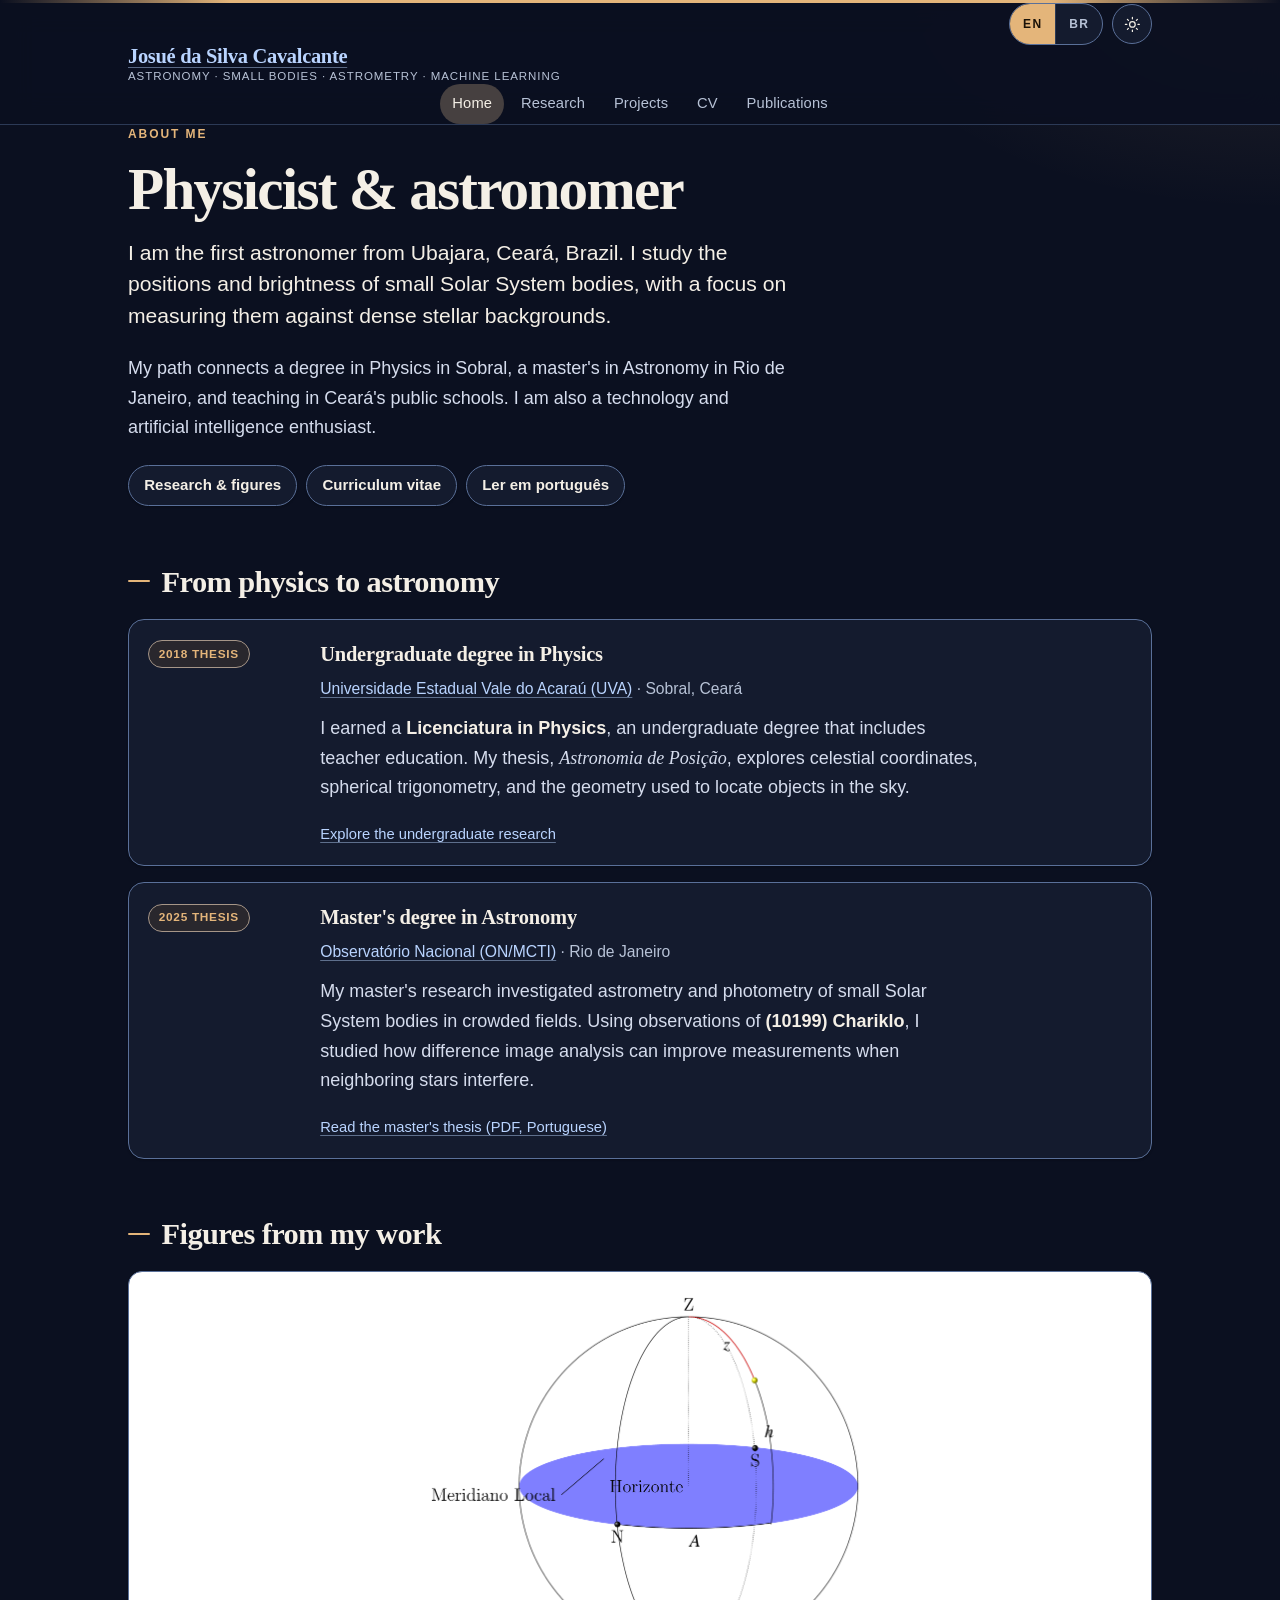
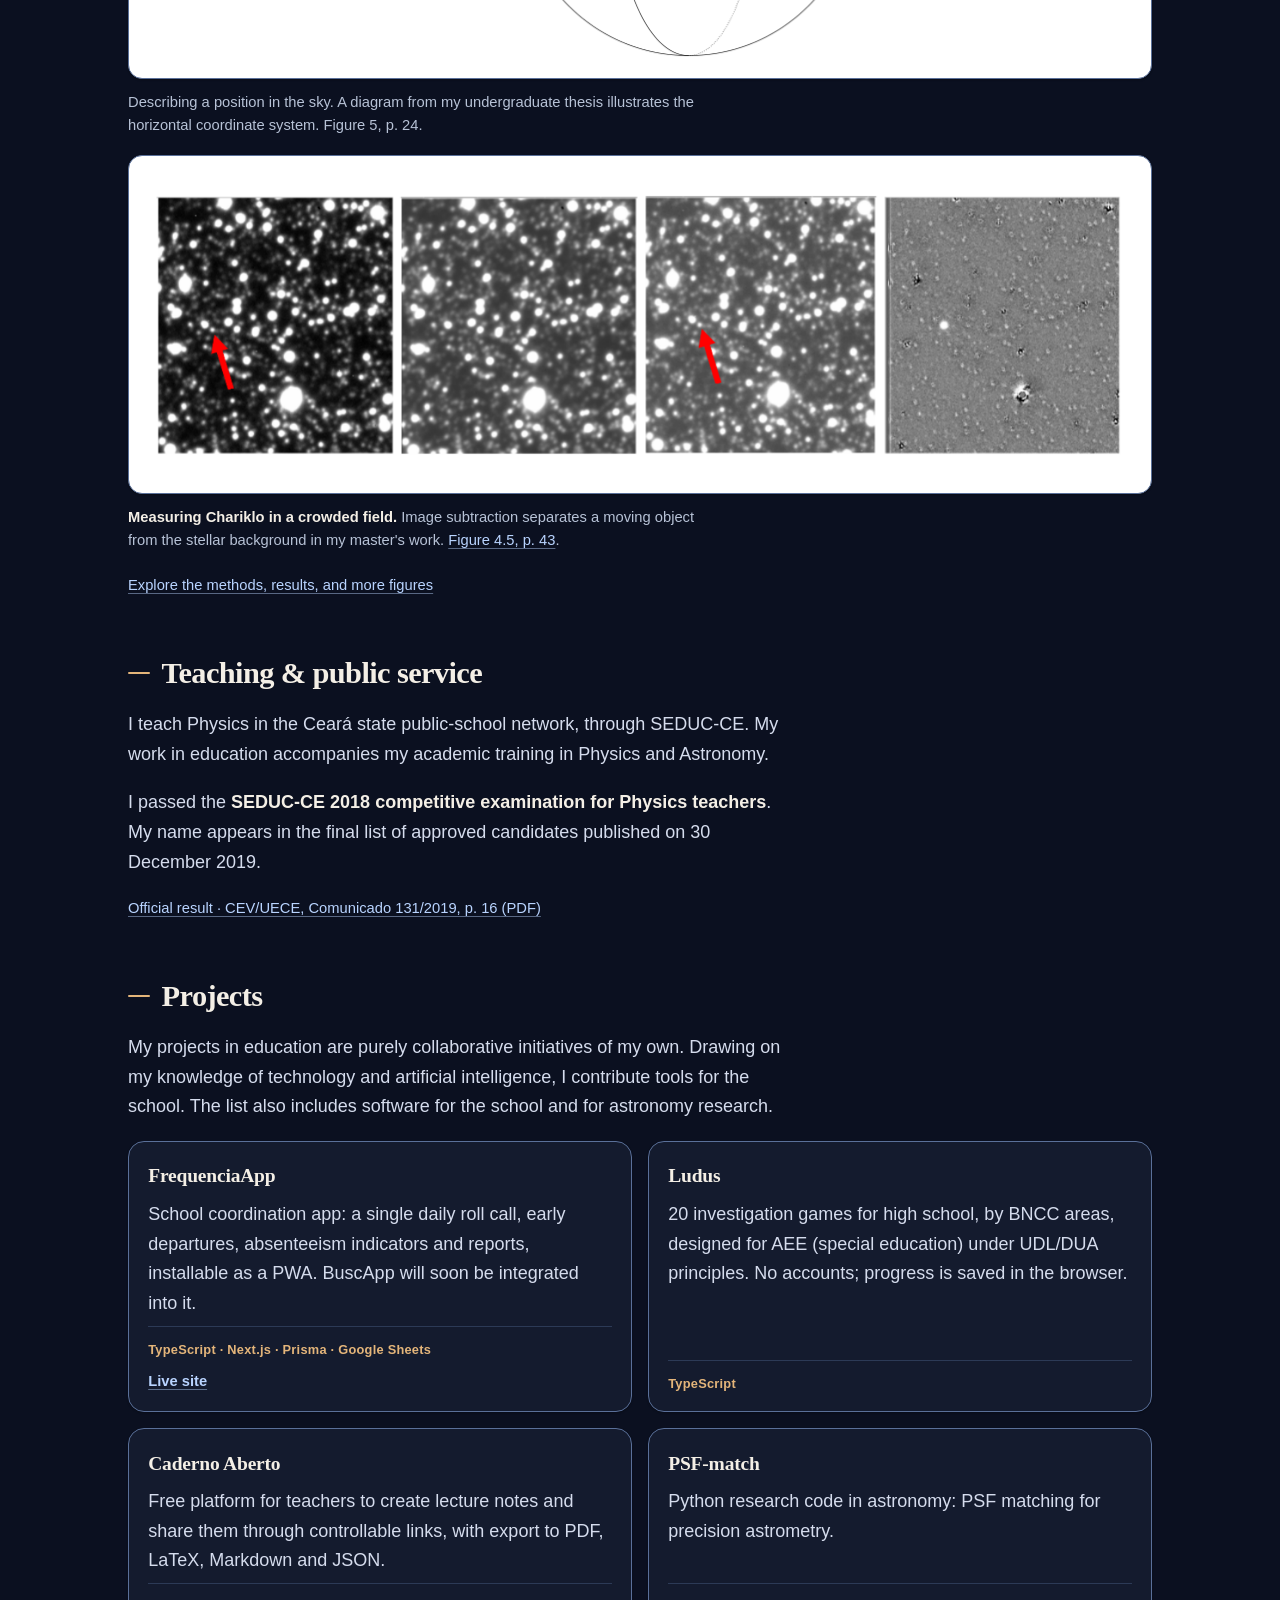
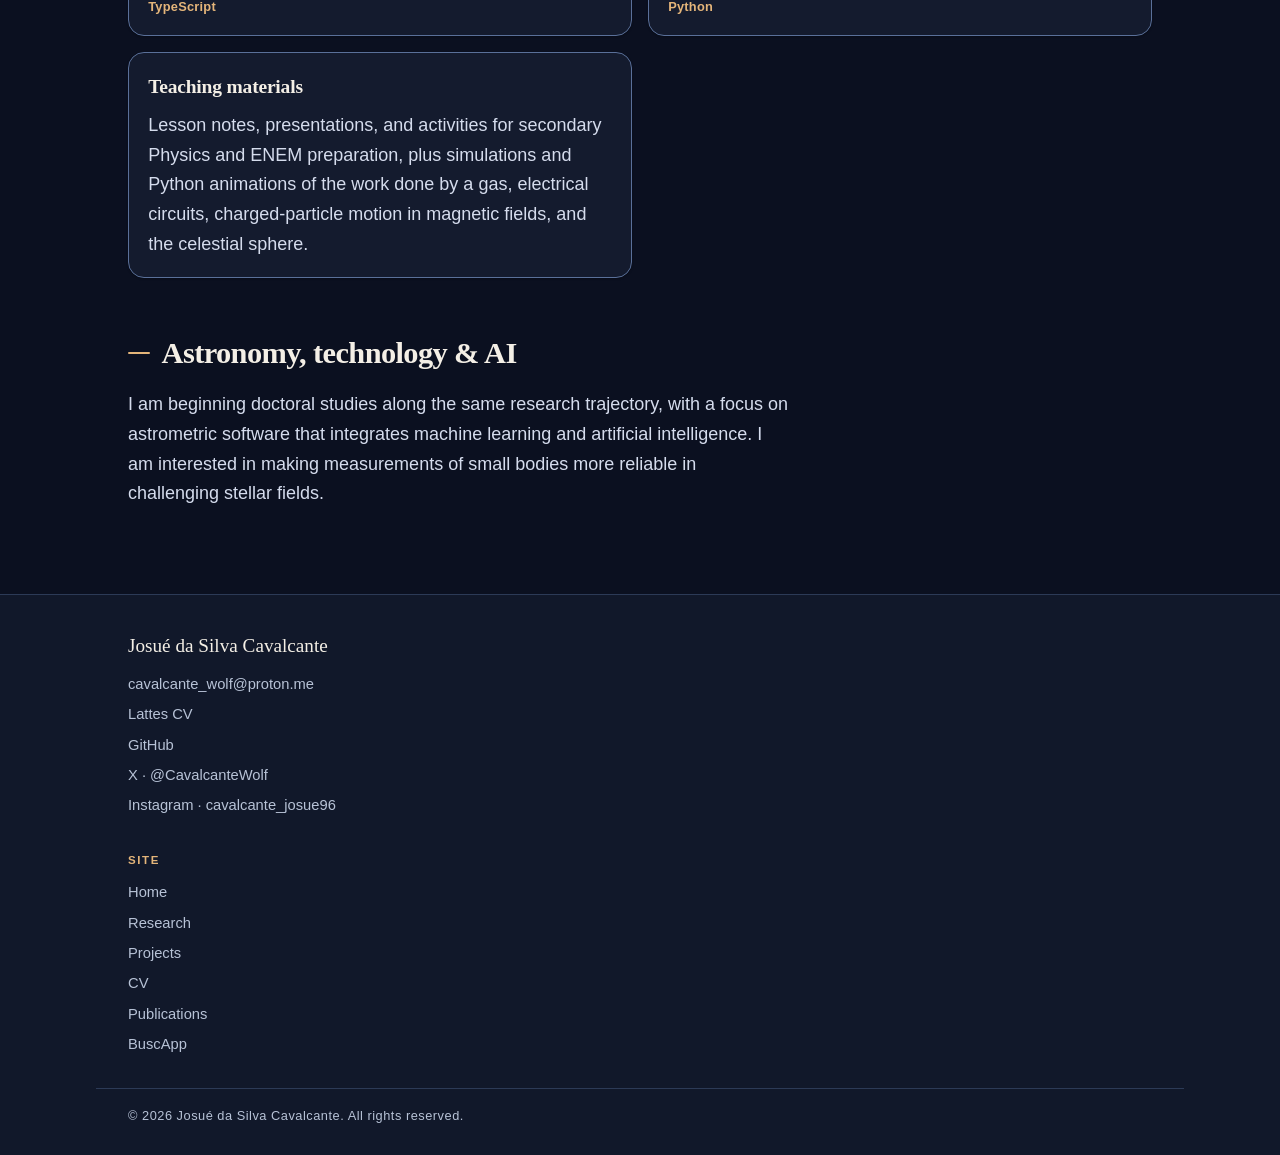
==== commit eb7daced: "Trim the homepage Projects section to the five entries Wolf asked to keep. Drop Chamada, the separat" ====
--- a/index.html
+++ b/index.html
@@ -19,7 +19,7 @@
       hreflang="x-default"
       href="https://wolf9611.github.io/"
     />
-    <meta name="theme-color" content="#0b1020" />
+    <meta name="theme-color" content="#121214" />
     <meta name="color-scheme" content="dark light" />
     <link
       rel="icon"
@@ -67,12 +67,12 @@
     <link rel="preconnect" href="https://fonts.googleapis.com" />
     <link rel="preconnect" href="https://fonts.gstatic.com" crossorigin />
     <link
-      href="https://fonts.googleapis.com/css2?family=Newsreader:ital,opsz,wght@0,6..72,500;0,6..72,600;1,6..72,500&family=Source+Sans+3:ital,wght@0,400;0,500;0,600;1,400&display=swap"
+      href="https://fonts.googleapis.com/css2?family=IBM+Plex+Sans:ital,wght@0,400;0,500;1,400&family=IBM+Plex+Serif:ital,wght@0,400;0,500;1,400&display=swap"
       rel="stylesheet"
     />
-    <link rel="stylesheet" href="/css/style.css?v=9" />
+    <link rel="stylesheet" href="/css/style.css?v=8" />
     <script src="/js/i18n.js?v=9"></script>
-    <script src="/js/main.js?v=9"></script>
+    <script src="/js/main.js?v=8"></script>
     <script type="application/ld+json">
       {
         "@context": "https://schema.org",
@@ -118,35 +118,7 @@
     >
     <!-- Header -->
     <header class="site-header">
-      <div class="wrap header-bar">
-        <a class="brand" href="/">
-          <img
-            class="brand-mark"
-            src="/assets/mark/apple-touch-180.png"
-            alt=""
-            width="180"
-            height="180"
-          />
-          <span class="brand-copy">
-            <span class="site-title" data-i18n="common.siteTitle"
-              >Josué da Silva Cavalcante</span
-            >
-            <span class="site-tag" data-i18n="common.siteTag">
-              Astronomy · Small bodies · Astrometry · Machine learning</span
-            >
-          </span>
-        </a>
-        <nav
-          class="nav"
-          data-i18n-attr="aria-label:common.navAria"
-          aria-label="Main"
-        >
-          <a href="/" aria-current="page" data-i18n="common.navHome">Home</a>
-          <a href="/research/" data-i18n="common.navResearch">Research</a>
-          <a href="/#projects" data-i18n="common.navProjects">Projects</a>
-          <a href="/cv/" data-i18n="common.navCv">CV</a>
-          <a href="/pubs/" data-i18n="common.navPubs">Publications</a>
-        </nav>
+      <div class="wrap">
         <div class="header-controls">
           <div
             class="lang-switch"
@@ -210,39 +182,54 @@
             </svg>
           </button>
         </div>
+        <div class="site-title">
+          <a href="/" data-i18n="common.siteTitle">Josué da Silva Cavalcante</a>
+        </div>
+        <div class="site-tag" data-i18n="common.siteTag">
+          Astronomy · Small bodies · Astrometry · Machine learning
+        </div>
+        <nav
+          class="nav"
+          data-i18n-attr="aria-label:common.navAria"
+          aria-label="Main"
+        >
+          <a href="/" aria-current="page" data-i18n="common.navHome">Home</a>
+          <a href="/research/" data-i18n="common.navResearch">Research</a>
+          <a href="/#projects" data-i18n="common.navProjects">Projects</a>
+          <a href="/cv/" data-i18n="common.navCv">CV</a>
+          <a href="/pubs/" data-i18n="common.navPubs">Publications</a>
+        </nav>
       </div>
     </header>
 
     <main id="main-content" class="wrap">
       <article class="prose">
-        <div class="page-intro">
-          <div class="kicker" data-i18n="home.kicker">About me</div>
-          <h1 data-i18n="home.h1">Physicist &amp; astronomer</h1>
-          <p class="lead" data-i18n="home.lead">
-            I am the first astronomer from Ubajara, Ceará, Brazil. I study the
-            positions and brightness of small Solar System bodies, with a focus
-            on measuring them against dense stellar backgrounds.
-          </p>
-          <p data-i18n="home.intro">
-            My path connects a degree in Physics in Sobral, a master's in
-            Astronomy in Rio de Janeiro, and teaching in Ceará's public schools.
-            I am also a technology and artificial intelligence enthusiast.
-          </p>
-          <p class="text-links">
-            <a href="/research/" data-i18n="home.linksResearch"
-              >Research &amp; figures</a
-            ><a href="/cv/" data-i18n="home.linksCv">Curriculum vitae</a
-            ><button
-              type="button"
-              class="link-button"
-              data-set-lang="pt-BR"
-              lang="pt-BR"
-              data-i18n="home.linksLang"
-            >
-              Ler em português
-            </button>
-          </p>
-        </div>
+        <div class="kicker" data-i18n="home.kicker">About me</div>
+        <h1 data-i18n="home.h1">Physicist &amp; astronomer</h1>
+        <p class="lead" data-i18n="home.lead">
+          I am the first astronomer from Ubajara, Ceará, Brazil. I study the
+          positions and brightness of small Solar System bodies, with a focus on
+          measuring them against dense stellar backgrounds.
+        </p>
+        <p data-i18n="home.intro">
+          My path connects a degree in Physics in Sobral, a master's in
+          Astronomy in Rio de Janeiro, and teaching in Ceará's public schools. I
+          am also a technology and artificial intelligence enthusiast.
+        </p>
+        <p class="text-links">
+          <a href="/research/" data-i18n="home.linksResearch"
+            >Research &amp; figures</a
+          ><a href="/cv/" data-i18n="home.linksCv">Curriculum vitae</a
+          ><button
+            type="button"
+            class="link-button"
+            data-set-lang="pt-BR"
+            lang="pt-BR"
+            data-i18n="home.linksLang"
+          >
+            Ler em português
+          </button>
+        </p>
 
         <section aria-labelledby="education">
           <h2 id="education" data-i18n="home.educationHeading">
@@ -372,7 +359,7 @@
           </p>
         </section>
 
-        <section class="band" aria-labelledby="teaching">
+        <section aria-labelledby="teaching">
           <h2 id="teaching" data-i18n="home.teachingHeading">
             Teaching &amp; public service
           </h2>
@@ -407,7 +394,7 @@
             includes software for the school and for astronomy research.
           </p>
           <div class="project-list">
-            <article class="project-card">
+            <article>
               <h3>
                 <a
                   href="https://github.com/eemtijca/frequenciapp"
@@ -420,7 +407,7 @@
               <p data-i18n="home.freqBody">
                 School coordination app: a single daily roll call, early
                 departures, absenteeism indicators and reports, installable as a
-                PWA.
+                PWA. BuscApp will soon be integrated into it.
               </p>
               <p class="project-stack" data-i18n="home.freqStack">
                 TypeScript · Next.js · Prisma · Google Sheets
@@ -435,35 +422,7 @@
                 >
               </p>
             </article>
-            <article class="project-card">
-              <h3>
-                <a
-                  href="https://github.com/eemtijca/buscapp"
-                  rel="noopener"
-                  target="_blank"
-                  data-i18n="home.project2Title"
-                  >BuscApp</a
-                >
-              </h3>
-              <p data-i18n-html="home.project2BodyHtml">
-                School management platform with attendance, incidents,
-                justifications, and real-time chat between teachers, management,
-                and guardians. It is a project under my guidance for attendance
-                monitoring, outreach to absent students, and communication with
-                families.
-                <a
-                  href="https://github.com/emanuellcs"
-                  rel="noopener"
-                  target="_blank"
-                  >Emanuel Lázaro</a
-                >, a Computer Engineering student at the Federal University of
-                Ceará (UFC), Sobral campus, collaborates directly.
-              </p>
-              <p class="project-stack" data-i18n="home.buscStack">
-                TypeScript · Vue · Fastify · Prisma · PWA
-              </p>
-            </article>
-            <article class="project-card">
+            <article>
               <h3>
                 <a
                   href="https://github.com/eemtijca/ludus"
@@ -482,7 +441,7 @@
                 TypeScript
               </p>
             </article>
-            <article class="project-card">
+            <article>
               <h3>
                 <a
                   href="https://github.com/eemtijca/caderno-aberto"
@@ -502,16 +461,7 @@
                 TypeScript
               </p>
             </article>
-            <article class="project-card">
-              <h3 lang="pt-BR" data-i18n="home.horarioTitle">
-                Gerador de horários
-              </h3>
-              <p data-i18n="home.horarioBody">
-                School timetable generator (solver) for the school.
-              </p>
-              <p class="project-stack" data-i18n="home.horarioStack">Python</p>
-            </article>
-            <article class="project-card">
+            <article>
               <h3 data-i18n="home.psfTitle">PSF-match</h3>
               <p data-i18n="home.psfBody">
                 Python research code in astronomy: PSF matching for precision
@@ -519,15 +469,7 @@
               </p>
               <p class="project-stack" data-i18n="home.psfStack">Python</p>
             </article>
-            <article class="project-card">
-              <h3 data-i18n="home.project1Title">Chamada</h3>
-              <p data-i18n="home.project1Body">
-                Records presence, absence, and excused absence on a phone for
-                regrouped classes, gathers each student by their original class,
-                and synchronizes the records with spreadsheets.
-              </p>
-            </article>
-            <article class="project-card">
+            <article>
               <h3 data-i18n="home.project3Title">Teaching materials</h3>
               <p data-i18n="home.project3Body">
                 Lesson notes, presentations, and activities for secondary
@@ -540,7 +482,7 @@
           </div>
         </section>
 
-        <section class="band" aria-labelledby="next">
+        <section aria-labelledby="next">
           <h2 id="next" data-i18n="home.nextHeading">
             Astronomy, technology &amp; AI
           </h2>
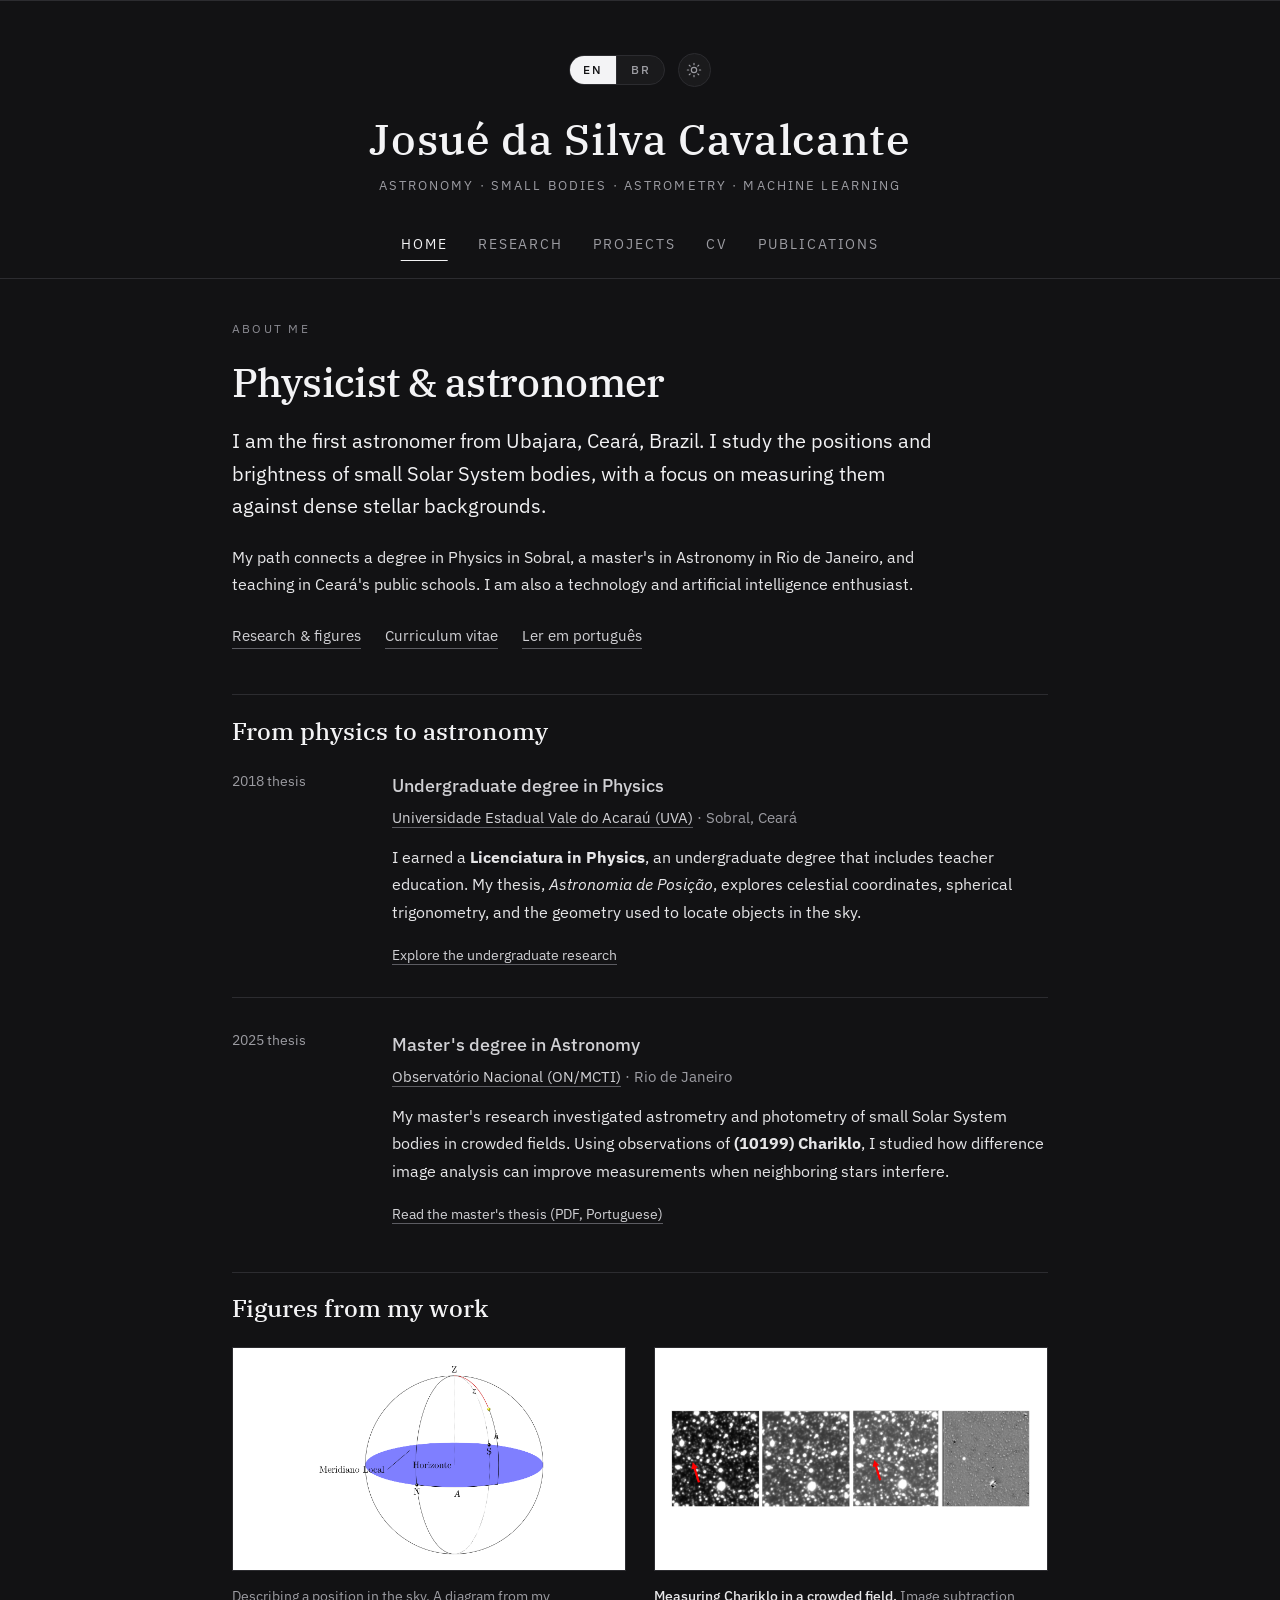
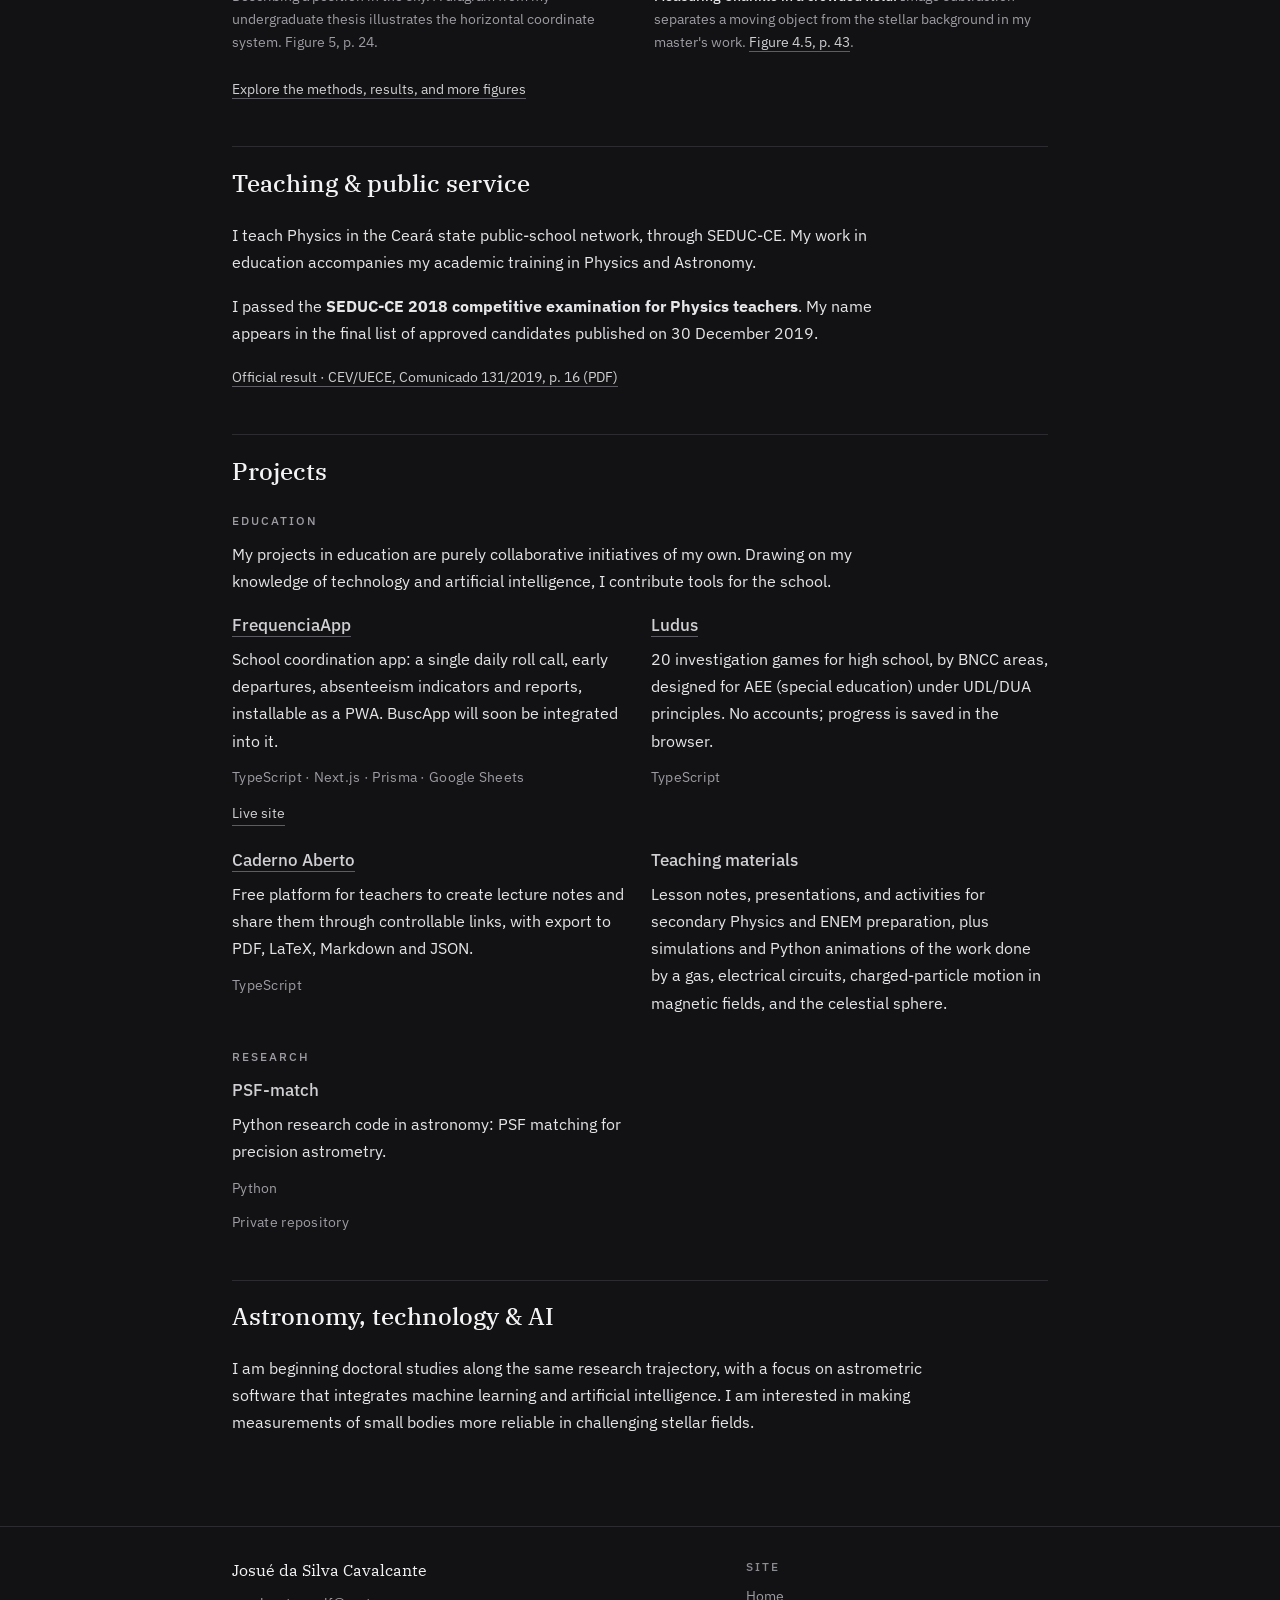
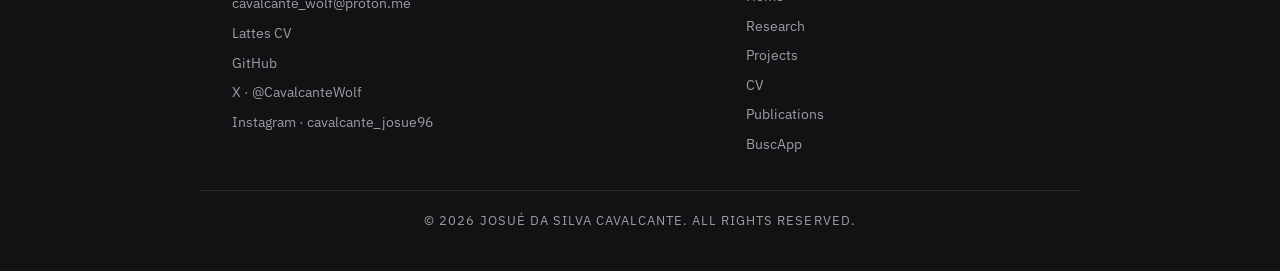
==== commit 26a47979: "Present PSF-match as research, apart from the education projects. Split the homepage Projects sectio" ====
--- a/index.html
+++ b/index.html
@@ -387,11 +387,13 @@
 
         <section aria-labelledby="projects">
           <h2 id="projects" data-i18n="home.projectsHeading">Projects</h2>
+          <h3 class="project-group" data-i18n="home.projectsEducationHeading">
+            Education
+          </h3>
           <p data-i18n="home.projectsIntro">
             My projects in education are purely collaborative initiatives of my
             own. Drawing on my knowledge of technology and artificial
-            intelligence, I contribute tools for the school. The list also
-            includes software for the school and for astronomy research.
+            intelligence, I contribute tools for the school.
           </p>
           <div class="project-list">
             <article>
@@ -462,14 +464,6 @@
               </p>
             </article>
             <article>
-              <h3 data-i18n="home.psfTitle">PSF-match</h3>
-              <p data-i18n="home.psfBody">
-                Python research code in astronomy: PSF matching for precision
-                astrometry.
-              </p>
-              <p class="project-stack" data-i18n="home.psfStack">Python</p>
-            </article>
-            <article>
               <h3 data-i18n="home.project3Title">Teaching materials</h3>
               <p data-i18n="home.project3Body">
                 Lesson notes, presentations, and activities for secondary
@@ -477,6 +471,22 @@
                 animations of the work done by a gas, electrical circuits,
                 charged-particle motion in magnetic fields, and the celestial
                 sphere.
+              </p>
+            </article>
+          </div>
+          <h3 class="project-group" data-i18n="home.projectsResearchHeading">
+            Research
+          </h3>
+          <div class="project-list">
+            <article>
+              <h3 data-i18n="home.psfTitle">PSF-match</h3>
+              <p data-i18n="home.psfBody">
+                Python research code in astronomy: PSF matching for precision
+                astrometry.
+              </p>
+              <p class="project-stack" data-i18n="home.psfStack">Python</p>
+              <p class="project-note" data-i18n="home.psfPrivate">
+                Private repository
               </p>
             </article>
           </div>
--- a/css/style.css
+++ b/css/style.css
@@ -1,68 +1,51 @@
 /* Academic homepage of Josué da Silva Cavalcante.
-   Hand-written CSS, no build step. Dark theme by default, with a warm
-   paper light theme. Observatory palette: ink night, brass accent,
-   Newsreader and Source Sans 3. Sections: tokens, base, layout, skip
-   link, header, prose, trajectory, figures, tables, publications,
-   projects, figure viewer, CV, footer, anchors, responsive, reduced
-   motion, print. */
+   Hand-written CSS, no build step. Dark theme by default, with a light
+   counterpart. Sections: tokens, base, layout, skip link, header, prose,
+   trajectory, figures, tables, publications, projects, figure viewer, CV,
+   footer, anchors, responsive, reduced motion, print. */
 
 /* 1. Design tokens */
 :root {
   color-scheme: dark;
 
-  --bg: #0b1020;
-  --bg-elev: #141b2e;
-  --bg-elev-hi: #1c2640;
-  --ink: #d5dced;
-  --muted: #b7c2d6;
-  --line: #2c3a56;
-  --line-strong: #5a7099;
-  --heading: #f4efe6;
-  --accent: #e4b57a;
-  --accent-text: #e4b57a;
-  --accent-ink: #1a1208;
-  --link: #b9d4ff;
-  --link-hover: #dce9ff;
-  --paper: var(--heading);
-  --focus: #f3d7a6;
+  /* Dark palette (default) */
+  --bg: #121214;
+  --bg-elev: #1a1a1c;
+  --bg-elev-hi: #262629;
+  --ink: #e6e6e8;
+  --muted: #9c9ca2;
+  --line: #2c2c30;
+  --accent: #8b8b92;
+  --accent-hi: #d0d0d4;
+  --accent-dim: #5c5c62;
+  --paper: #f3f3f5;
+  --focus: #f3f3f5;
   --figure-bg: #ffffff;
-  --glow: rgba(92, 126, 196, 0.2);
-  --glow-2: rgba(228, 181, 122, 0.1);
-  --shadow: 0 16px 36px rgba(0, 0, 0, 0.32);
-  --shadow-sm: 0 1px 2px rgba(0, 0, 0, 0.28);
-  --wrap: 68rem;
+
+  /* Layout */
+  --wrap: 55rem;
   --gutter: clamp(1.15rem, 4vw, 2rem);
-  --radius: 16px;
-  --ease: cubic-bezier(0.22, 1, 0.36, 1);
-  --serif:
-    "Newsreader", "Iowan Old Style", Palatino, "Palatino Linotype", Georgia,
-    serif;
-  --sans: "Source Sans 3", "Segoe UI", Helvetica, Arial, sans-serif;
+
+  /* Motion */
+  --ease: cubic-bezier(0.4, 0, 0.2, 1);
 }
 
 :root[data-theme="light"] {
   color-scheme: light;
 
-  --bg: #f3efe6;
-  --bg-elev: #fffcf7;
-  --bg-elev-hi: #e7dfd0;
-  --ink: #1e2636;
-  --muted: #3e4a62;
-  --line: #ddd4c4;
-  --line-strong: #8f8370;
-  --heading: #121826;
-  --accent: #8a4e16;
-  --accent-text: #7a4514;
-  --accent-ink: #fffaf3;
-  --link: #1d4e89;
-  --link-hover: #163a68;
-  --paper: var(--heading);
-  --focus: #1a2744;
+  /* Light palette: warm paper counterpart of the gray dark theme */
+  --bg: #f6f5f2;
+  --bg-elev: #ffffff;
+  --bg-elev-hi: #efece5;
+  --ink: #2b2b31;
+  --muted: #5d5d66;
+  --line: #e3e1da;
+  --accent: #66666f;
+  --accent-hi: #1b1b20;
+  --accent-dim: #b4b2ab;
+  --paper: #131318;
+  --focus: #1b1b20;
   --figure-bg: #ffffff;
-  --glow: rgba(138, 78, 22, 0.1);
-  --glow-2: rgba(29, 78, 137, 0.07);
-  --shadow: 0 16px 34px rgba(48, 36, 16, 0.1);
-  --shadow-sm: 0 1px 2px rgba(48, 36, 16, 0.06);
 }
 
 /* 2. Reset and base typography */
@@ -73,13 +56,17 @@
 html {
   scroll-behavior: smooth;
   -webkit-text-size-adjust: 100%;
+
+  /* Thin scrollbar with a transparent track. The tokens follow the theme. */
   scrollbar-width: thin;
-  scrollbar-color: var(--line-strong) transparent;
-}
-
+  scrollbar-color: var(--accent-dim) transparent;
+}
+
+/* WebKit engines need these to match the thin preset and to round the thumb,
+   which the standard properties cannot express. */
 ::-webkit-scrollbar {
-  width: 10px;
-  height: 10px;
+  width: 8px;
+  height: 8px;
 }
 
 ::-webkit-scrollbar-track {
@@ -87,15 +74,13 @@
 }
 
 ::-webkit-scrollbar-thumb {
-  background: var(--line-strong);
+  background: var(--accent-dim);
   border-radius: 999px;
-  border: 2px solid transparent;
-  background-clip: padding-box;
+  transition: background-color 0.15s var(--ease);
 }
 
 ::-webkit-scrollbar-thumb:hover {
-  background: var(--accent);
-  background-clip: padding-box;
+  background: var(--accent-hi);
 }
 
 body,
@@ -119,63 +104,57 @@
 }
 
 body {
-  font-family: var(--sans);
-  font-size: clamp(1.02rem, 0.98rem + 0.2vw, 1.125rem);
+  font-family: "IBM Plex Sans", "Source Sans 3", Helvetica, Arial, sans-serif;
+  font-size: clamp(1rem, 0.95rem + 0.25vw, 1.125rem);
   line-height: 1.65;
   color: var(--ink);
-  background-color: var(--bg);
-  background-image:
-    radial-gradient(900px 420px at 0% -10%, var(--glow), transparent 60%),
-    radial-gradient(760px 380px at 100% 0%, var(--glow-2), transparent 55%);
-  background-attachment: scroll;
+  background: var(--bg);
   -webkit-font-smoothing: antialiased;
   text-rendering: optimizeLegibility;
   transition:
-    background-color 0.35s var(--ease),
-    color 0.35s var(--ease);
+    background-color 0.3s var(--ease),
+    color 0.3s var(--ease);
+}
+
+@media (prefers-reduced-motion: reduce) {
+  body {
+    transition: none;
+  }
 }
 
 img {
   max-width: 100%;
-  height: auto;
   display: block;
 }
 
-button,
-input {
-  font-family: inherit;
-}
-
 a {
-  color: var(--link);
-  text-decoration: underline;
-  text-decoration-color: color-mix(in srgb, var(--link) 45%, transparent);
-  text-decoration-thickness: 1px;
-  text-underline-offset: 0.18em;
+  color: var(--accent-hi);
+  text-decoration: none;
+  border-bottom: 1px solid transparent;
   transition:
     color 0.15s var(--ease),
-    text-decoration-color 0.15s var(--ease),
-    background-color 0.15s var(--ease),
     border-color 0.15s var(--ease);
 }
 
 a:hover {
-  color: var(--link-hover);
-  text-decoration-color: var(--link-hover);
+  color: var(--paper);
+  border-bottom-color: var(--accent);
 }
 
 ::selection {
-  background: color-mix(in srgb, var(--accent) 55%, transparent);
-  color: var(--heading);
-}
-
+  background: var(--accent);
+  color: var(--bg);
+}
+
+/* Keyboard focus: visible on both themes (WCAG 2.4.7) */
 a:focus-visible,
 button:focus-visible {
   outline: 2px solid var(--focus);
-  outline-offset: 3px;
-  border-radius: 4px;
-}
-
+  outline-offset: 4px;
+  border-radius: 2px;
+}
+
+/* Screen-reader-only utility */
 .visually-hidden {
   position: absolute;
   width: 1px;
@@ -196,168 +175,77 @@
 }
 
 main {
-  padding-bottom: clamp(3rem, 2rem + 2vw, 4.5rem);
+  padding-bottom: 3.5rem;
   min-height: 50vh;
-  animation: rise 0.55s var(--ease) both;
-}
-
-@keyframes rise {
-  from {
-    opacity: 0;
-    transform: translateY(10px);
-  }
-  to {
-    opacity: 1;
-    transform: none;
+}
+
+/* Slightly wider reading column on ultra-wide displays */
+@media (min-width: 112rem) {
+  :root {
+    --wrap: 57.5rem;
   }
 }
 
 /* 4. Skip link */
 .skip-link {
-  position: fixed;
+  position: absolute;
   left: 1rem;
   top: 0;
   transform: translateY(-150%);
-  z-index: 80;
+  z-index: 20;
   padding: 0.7rem 1.1rem;
-  background: var(--accent);
-  color: var(--accent-ink);
-  text-decoration: none;
-  border-radius: 0 0 10px 10px;
-  font-size: 0.92rem;
-  font-weight: 600;
+  background: var(--paper);
+  color: var(--bg);
+  border: none;
+  font-size: 0.9rem;
   transition: transform 0.15s var(--ease);
 }
 
 .skip-link:focus {
-  transform: translateY(0);
-  color: var(--accent-ink);
+  transform: translateY(0.5rem);
+  color: var(--bg);
 }
 
 /* 5. Header */
 .site-header {
-  position: sticky;
-  top: 0;
-  z-index: 40;
-  padding: 0;
+  text-align: center;
+  padding: clamp(2rem, 1.5rem + 2.5vw, 3.25rem) 0 0;
   border-bottom: 1px solid var(--line);
-  background: var(--bg);
-  background: color-mix(in srgb, var(--bg) 92%, transparent);
-  backdrop-filter: saturate(1.3) blur(16px);
-  -webkit-backdrop-filter: saturate(1.3) blur(16px);
-}
-
-.site-header::before {
-  content: "";
-  display: block;
-  height: 3px;
-  background: linear-gradient(
-    90deg,
-    transparent,
-    var(--accent) 18%,
-    var(--accent) 82%,
-    transparent
-  );
-}
-
-.header-bar {
-  display: grid;
-  grid-template-columns: minmax(0, 1fr) auto;
-  grid-template-areas:
-    "brand controls"
-    "nav nav";
+  margin-bottom: clamp(1.75rem, 1.25rem + 1.5vw, 2.75rem);
+}
+
+/* Utility row: language switcher + theme toggle */
+.header-controls {
+  display: flex;
+  justify-content: center;
   align-items: center;
-  gap: 0.7rem 1rem;
-  padding-block: 0.75rem 0.7rem;
-}
-
-.brand {
-  grid-area: brand;
-  display: flex;
-  align-items: center;
-  gap: 0.75rem;
-  min-width: 0;
-  color: inherit;
-  text-decoration: none;
-}
-
-.brand:hover {
-  color: inherit;
-  text-decoration: none;
-}
-
-.brand-mark {
-  width: 2.65rem;
-  height: 2.65rem;
-  flex: none;
-  border-radius: 0.75rem;
-  object-fit: cover;
-  background: #070b16;
-  box-shadow: 0 0 0 1px color-mix(in srgb, var(--accent) 55%, transparent);
-}
-
-.brand-copy {
-  display: flex;
-  flex-direction: column;
-  min-width: 0;
-  gap: 0.1rem;
-}
-
-.site-title {
-  font-family: var(--serif);
-  font-weight: 600;
-  font-size: clamp(1.02rem, 0.9rem + 0.5vw, 1.28rem);
-  letter-spacing: -0.015em;
-  line-height: 1.15;
-  color: var(--heading);
-}
-
-.brand:hover .site-title {
-  color: var(--accent-text);
-}
-
-.site-tag {
-  font-size: 0.72rem;
-  letter-spacing: 0.08em;
-  text-transform: uppercase;
-  color: var(--muted);
-  font-weight: 500;
-  line-height: 1.35;
-}
-
-.header-controls {
-  grid-area: controls;
-  display: flex;
-  justify-content: flex-end;
-  align-items: center;
-  gap: 0.55rem;
-}
-
+  gap: 0.8rem;
+  margin-bottom: clamp(1.25rem, 1rem + 1vw, 1.9rem);
+}
+
+/* Compact EN | BR switcher. Each segment is a button: switching rewrites the
+   page in place instead of navigating. */
 .lang-switch {
   display: inline-flex;
   align-items: stretch;
-  border: 1px solid var(--line-strong);
+  border: 1px solid var(--line);
   border-radius: 999px;
   overflow: hidden;
   background: var(--bg-elev);
 }
 
 .lang-switch-btn {
-  display: inline-flex;
-  align-items: center;
-  justify-content: center;
-  min-width: 2.6rem;
-  min-height: 2.5rem;
-  padding: 0.35rem 0.8rem;
+  display: block;
+  padding: 0.32rem 0.85rem;
   font-family: inherit;
-  font-size: 0.75rem;
-  font-weight: 600;
-  letter-spacing: 0.12em;
+  font-size: 0.72rem;
+  font-weight: 500;
+  letter-spacing: 0.14em;
   text-transform: uppercase;
   color: var(--muted);
   background: transparent;
   border: none;
-  line-height: 1;
+  line-height: 1.5;
   cursor: pointer;
   transition:
     color 0.15s var(--ease),
@@ -369,233 +257,206 @@
 }
 
 .lang-switch-btn:hover {
-  color: var(--heading);
+  color: var(--paper);
   background: var(--bg-elev-hi);
 }
 
 .lang-switch-btn.is-active,
 .lang-switch-btn[aria-pressed="true"] {
-  color: var(--accent-ink);
-  background: var(--accent);
+  color: var(--bg);
+  background: var(--paper);
 }
 
 .lang-switch-btn.is-active:hover,
 .lang-switch-btn[aria-pressed="true"]:hover {
-  color: var(--accent-ink);
-}
-
+  color: var(--bg);
+}
+
+/* Inline language switch inside prose. Looks like a link, behaves as a
+   button, so the switch never leaves the page. */
 .prose .link-button {
   padding: 0;
   font: inherit;
-  color: var(--link);
+  color: var(--accent-hi);
   background: none;
   border: none;
+  border-bottom: 1px solid var(--accent-dim);
   cursor: pointer;
-  text-decoration: underline;
-  text-decoration-color: color-mix(in srgb, var(--link) 45%, transparent);
-  text-underline-offset: 0.18em;
 }
 
 .prose .link-button:hover {
-  color: var(--link-hover);
-}
-
+  color: var(--paper);
+  border-bottom-color: var(--paper);
+}
+
+/* Icon-only theme toggle */
 .theme-toggle {
   display: inline-flex;
   align-items: center;
   justify-content: center;
-  width: 2.5rem;
-  height: 2.5rem;
-  border: 1px solid var(--line-strong);
+  width: 2.1rem;
+  height: 2.1rem;
+  border: 1px solid var(--line);
   border-radius: 999px;
   background: var(--bg-elev);
-  color: var(--heading);
+  color: var(--muted);
   cursor: pointer;
   transition:
     color 0.15s var(--ease),
     border-color 0.15s var(--ease),
-    background-color 0.15s var(--ease),
-    transform 0.2s var(--ease);
+    background-color 0.15s var(--ease);
 }
 
 .theme-toggle:hover {
-  color: var(--accent-text);
+  color: var(--paper);
   border-color: var(--accent);
-  background: var(--bg-elev-hi);
 }
 
 .theme-toggle svg {
-  width: 1.05rem;
-  height: 1.05rem;
+  width: 1rem;
+  height: 1rem;
   display: block;
 }
 
 .theme-toggle .icon-sun {
   display: block;
 }
-
 .theme-toggle .icon-moon {
   display: none;
 }
-
 :root[data-theme="light"] .theme-toggle .icon-sun {
   display: none;
 }
-
 :root[data-theme="light"] .theme-toggle .icon-moon {
   display: block;
 }
 
+/* Site identity */
+.site-title {
+  font-family: "IBM Plex Serif", "Source Serif 4", Georgia, serif;
+  font-weight: 500;
+  font-size: clamp(1.9rem, 1.4rem + 2.4vw, 2.7rem);
+  letter-spacing: 0.015em;
+  line-height: 1.15;
+  color: var(--paper);
+}
+
+.site-title a,
+.site-title a:hover {
+  color: var(--paper);
+  border: none;
+}
+
+.site-tag {
+  margin-top: 0.6rem;
+  font-size: clamp(0.72rem, 0.68rem + 0.2vw, 0.83rem);
+  letter-spacing: 0.16em;
+  text-transform: uppercase;
+  color: var(--muted);
+  font-weight: 400;
+}
+
+/* Primary navigation, centered */
 .nav {
-  grid-area: nav;
   display: flex;
   flex-wrap: wrap;
-  justify-content: flex-start;
-  gap: 0.3rem;
-  margin: 0;
-  padding: 0;
-  font-size: 0.92rem;
-  font-weight: 500;
-  letter-spacing: 0.01em;
-  text-transform: none;
+  justify-content: center;
+  gap: 0.3rem 1.9rem;
+  margin-top: clamp(1.3rem, 1.05rem + 1vw, 1.8rem);
+  padding-bottom: 1rem;
+  font-size: 0.85rem;
+  letter-spacing: 0.14em;
+  text-transform: uppercase;
   color: var(--muted);
 }
 
 .nav a {
-  display: inline-flex;
-  align-items: center;
-  min-height: 2.5rem;
-  color: var(--muted);
-  text-decoration: none;
-  padding: 0.4rem 0.75rem;
-  border-radius: 999px;
-  line-height: 1.2;
-  transition:
-    color 0.15s var(--ease),
-    background-color 0.15s var(--ease);
+  position: relative;
+  color: var(--muted);
+  border: none;
+  padding: 0.45rem 0;
+  transition: color 0.15s var(--ease);
+}
+
+.nav a::after {
+  content: "";
+  position: absolute;
+  left: 50%;
+  transform: translateX(-50%);
+  bottom: 0.1rem;
+  height: 1px;
+  width: 0;
+  background: var(--paper);
+  transition: width 0.25s var(--ease);
 }
 
 .nav a:hover {
-  color: var(--heading);
-  background: var(--bg-elev);
-  text-decoration: none;
+  color: var(--paper);
+}
+.nav a:hover::after {
+  width: 100%;
 }
 
 .nav a[aria-current="page"] {
-  color: var(--heading);
-  background: var(--bg-elev-hi);
-  background: color-mix(in srgb, var(--accent) 24%, var(--bg-elev));
-  text-decoration: none;
+  color: var(--paper);
+}
+.nav a[aria-current="page"]::after {
+  width: 100%;
 }
 
 /* 6. Prose */
-.page-intro {
-  position: relative;
-  padding: clamp(1.1rem, 1rem + 1.4vw, 2.1rem) 0
-    clamp(0.4rem, 0.2rem + 1vw, 0.8rem);
-}
-
-.page-intro::after {
-  content: "";
-  display: block;
-  height: 1px;
-  margin-top: 1.35rem;
-  background: linear-gradient(
-    90deg,
-    var(--accent),
-    var(--line-strong) 38%,
-    transparent 88%
-  );
-}
-
 .kicker {
-  font-size: 0.75rem;
-  font-weight: 600;
-  letter-spacing: 0.16em;
+  font-size: 0.78rem;
+  letter-spacing: 0.18em;
   text-transform: uppercase;
-  color: var(--accent-text);
-  margin-bottom: 0.85rem;
-}
-
-.prose h1,
-.page-intro h1,
-.page-cv .cv-main h1 {
-  font-family: var(--serif);
-  font-weight: 600;
-  font-optical-sizing: auto;
-  text-wrap: balance;
+  color: var(--accent);
+  margin-bottom: 1.25rem;
 }
 
 .prose h1 {
-  font-size: clamp(2.15rem, 1.35rem + 3.1vw, 3.7rem);
-  line-height: 1.05;
-  letter-spacing: -0.03em;
-  color: var(--heading);
-  margin: 0 0 1rem;
+  font-family: "IBM Plex Serif", Georgia, serif;
+  font-weight: 500;
+  font-size: clamp(1.8rem, 1.3rem + 2vw, 2.5rem);
+  line-height: 1.18;
+  letter-spacing: -0.015em;
+  color: var(--paper);
+  margin: 0 0 1.2rem;
 }
 
 .prose p {
   margin-bottom: 1.05em;
+  font-size: 1.03rem;
   color: var(--ink);
-  max-width: 66ch;
-  text-wrap: pretty;
-}
-
-.prose p.lead,
-.page-cv .cv-lead {
-  font-size: clamp(1.14rem, 1.05rem + 0.4vw, 1.32rem);
-  line-height: 1.5;
-  color: var(--heading);
-  max-width: 42rem;
+  max-width: 70ch;
+}
+
+.prose p.lead {
+  font-size: clamp(1.12rem, 1.05rem + 0.35vw, 1.27rem);
+  line-height: 1.6;
+  color: var(--paper);
+  max-width: 60ch;
 }
 
 .prose section {
-  margin-top: clamp(2.6rem, 2rem + 2vw, 4rem);
+  margin-top: clamp(2.2rem, 1.9rem + 1.2vw, 3.2rem);
 }
 
 .prose h2 {
-  font-family: var(--serif);
-  font-size: clamp(1.45rem, 1.2rem + 1vw, 1.9rem);
-  font-weight: 600;
-  letter-spacing: -0.02em;
-  line-height: 1.2;
-  color: var(--heading);
-  text-wrap: balance;
-  display: flex;
-  align-items: flex-start;
-  gap: 0.75rem;
+  font-family: "IBM Plex Serif", Georgia, serif;
+  font-size: clamp(1.28rem, 1.15rem + 0.6vw, 1.48rem);
+  font-weight: 500;
+  color: var(--paper);
   margin: 0 0 1.15rem;
-  padding-top: 0;
-  border: none;
-}
-
-.prose h2::before {
-  content: "";
-  width: 1.35rem;
-  height: 2px;
-  flex: none;
-  margin-top: 0.55em;
-  border-radius: 999px;
-  background: var(--accent);
+  padding-top: 1.05rem;
+  border-top: 1px solid var(--line);
 }
 
 .prose h3 {
-  font-family: var(--serif);
-  font-size: clamp(1.12rem, 1.04rem + 0.3vw, 1.28rem);
-  letter-spacing: -0.01em;
-  color: var(--heading);
-  margin: 1.7rem 0 0.55rem;
-  font-weight: 600;
-}
-
-.prose strong {
-  font-weight: 600;
-  color: var(--heading);
-}
-
-.prose em {
-  font-family: var(--serif);
-  font-style: italic;
+  font-size: clamp(1.05rem, 1rem + 0.3vw, 1.14rem);
+  letter-spacing: 0;
+  color: var(--accent-hi);
+  margin: 1.6rem 0 0.6rem;
+  font-weight: 500;
 }
 
 .prose ul {
@@ -605,136 +466,66 @@
 .prose li {
   margin-bottom: 0.4em;
   color: var(--ink);
+  font-size: 1.02rem;
 }
 
 .prose li::marker {
   color: var(--accent);
 }
 
-.prose .text-links,
-.text-links {
+.prose a:not(.figure-image) {
+  border-bottom-color: var(--accent-dim);
+}
+.prose a:hover {
+  border-bottom-color: var(--paper);
+}
+
+.prose .text-links {
   display: flex;
   flex-wrap: wrap;
-  gap: 0.55rem;
-  margin: 1.35rem 0 0.4rem;
-}
-
-.text-links a,
-.prose .text-links .link-button {
-  display: inline-flex;
-  align-items: center;
-  justify-content: center;
-  min-height: 2.6rem;
-  padding: 0.4rem 0.95rem;
-  border: 1px solid var(--line-strong);
-  border-radius: 999px;
-  background: var(--bg-elev);
-  color: var(--heading);
-  text-decoration: none;
-  font-size: 0.94rem;
-  font-weight: 600;
-  line-height: 1.2;
-  box-shadow: var(--shadow-sm);
-}
-
-.text-links a:hover,
-.prose .text-links .link-button:hover {
-  border-color: var(--accent);
-  color: var(--accent-text);
-  background: var(--bg-elev-hi);
-  text-decoration: none;
-}
-
-.page-intro .text-links a:first-child {
-  background: var(--accent);
-  color: var(--accent-ink);
-  border-color: transparent;
-}
-
-.page-intro .text-links a:first-child:hover {
-  color: var(--accent-ink);
-  background: var(--accent);
-  filter: brightness(1.08);
+  gap: 0.5rem 1.5rem;
+  font-size: 0.95rem;
+  margin: 1.5rem 0;
 }
 
 .prose .when,
 .when {
-  font-size: 0.84rem;
-  color: var(--muted);
-  line-height: 1.45;
+  font-size: 0.87rem;
+  color: var(--muted);
+  line-height: 1.6;
 }
 
 .prose .institution {
-  font-size: 0.98rem;
-  color: var(--muted);
-  margin-bottom: 0.75rem;
+  font-size: 0.95rem;
+  color: var(--muted);
+  margin-bottom: 0.9rem;
 }
 
 .prose .source-link {
-  font-size: 0.92rem;
-  color: var(--muted);
-  max-width: 68ch;
-}
-
-.prose .band {
-  background: var(--bg-elev);
-  border: 1px solid var(--line-strong);
-  border-radius: var(--radius);
-  padding: 1.2rem 1.25rem 0.35rem;
-  box-shadow: var(--shadow-sm);
-}
-
-.prose .band h2 {
-  margin-top: 0;
+  font-size: 0.9rem;
+  color: var(--muted);
 }
 
 /* 7. Academic trajectory */
 .trajectory {
   display: grid;
-  gap: 1rem;
+  gap: 1.9rem;
 }
 
 .trajectory-entry {
   display: grid;
-  grid-template-columns: minmax(7.5rem, 9.5rem) minmax(0, 1fr);
-  gap: 0.85rem 1.25rem;
-  align-items: start;
-  padding: 1.15rem 1.2rem;
-  background: var(--bg-elev);
-  border: 1px solid var(--line-strong);
-  border-radius: var(--radius);
-  box-shadow: var(--shadow-sm);
-  transition:
-    transform 0.2s var(--ease),
-    border-color 0.2s var(--ease),
-    box-shadow 0.2s var(--ease);
-}
-
-.trajectory-entry:hover {
-  transform: translateY(-2px);
-  border-color: var(--accent);
-  box-shadow: var(--shadow);
-}
-
-.trajectory-entry .when {
-  display: inline-flex;
-  align-self: start;
-  width: fit-content;
-  margin: 0.15rem 0 0;
-  padding: 0.28rem 0.6rem;
-  border-radius: 999px;
-  border: 1px solid color-mix(in srgb, var(--accent) 55%, var(--line-strong));
-  background: color-mix(in srgb, var(--accent) 14%, var(--bg));
-  color: var(--accent-text);
-  font-size: 0.74rem;
-  font-weight: 600;
-  letter-spacing: 0.06em;
-  text-transform: uppercase;
+  grid-template-columns: minmax(7rem, 9rem) minmax(0, 1fr);
+  gap: 1rem;
+}
+
+.trajectory-entry + .trajectory-entry {
+  padding-top: 1.9rem;
+  border-top: 1px solid var(--line);
 }
 
 .trajectory-entry h3 {
-  margin: 0 0 0.28rem;
-  font-size: 1.28rem;
+  margin: 0 0 0.3rem;
+  font-size: 1.15rem;
 }
 
 .trajectory-entry p:last-child {
@@ -745,13 +536,13 @@
 .work-grid {
   display: grid;
   grid-template-columns: repeat(2, minmax(0, 1fr));
-  gap: 1.15rem;
-  margin: 0.4rem 0 1.35rem;
+  gap: 1.7rem;
+  margin: 1rem 0 1.5rem;
   align-items: start;
 }
 
 .research-figure {
-  margin: 1.15rem 0 1.6rem;
+  margin: 1.2rem 0 1.8rem;
   min-width: 0;
 }
 
@@ -760,74 +551,59 @@
 }
 
 .figure-image {
+  display: block;
+  width: 100%;
+  border: 1px solid var(--line);
+  background: var(--figure-bg);
+  padding: 0.65rem;
+  cursor: zoom-in;
+  transition: border-color 0.2s var(--ease);
+}
+
+.figure-image:hover {
+  border-color: var(--accent);
+  border-bottom: 1px solid var(--accent);
+  color: inherit;
+}
+
+.figure-image img {
+  width: 100%;
+  height: auto;
+}
+
+.work-grid .figure-image {
+  height: 17rem;
   display: flex;
   align-items: center;
   justify-content: center;
-  width: 100%;
-  border: 1px solid var(--line-strong);
-  border-radius: 14px;
-  background: var(--figure-bg);
-  padding: 0.7rem;
-  cursor: zoom-in;
-  overflow: hidden;
-  box-shadow: var(--shadow-sm);
-  transition:
-    border-color 0.2s var(--ease),
-    box-shadow 0.2s var(--ease);
-}
-
-.figure-image:hover {
-  border-color: var(--accent);
-  box-shadow: var(--shadow);
-}
-
-.figure-image img {
-  width: 100%;
-  height: auto;
-  transition: transform 0.45s var(--ease);
-}
-
-.figure-image:hover img {
-  transform: scale(1.025);
-}
-
-.work-grid .figure-image {
-  height: 16.5rem;
 }
 
 .work-grid .figure-image img {
   height: 100%;
-  width: auto;
-  max-width: 100%;
   object-fit: contain;
 }
 
 .work-grid .compact .figure-image {
-  height: 15rem;
+  height: 14rem;
 }
 
 .research-figure figcaption {
-  font-size: 0.92rem;
-  line-height: 1.55;
-  color: var(--muted);
-  padding-top: 0.75rem;
-  max-width: 70ch;
+  font-size: 0.9rem;
+  line-height: 1.6;
+  color: var(--muted);
+  padding-top: 0.8rem;
 }
 
 .research-figure figcaption strong {
-  color: var(--heading);
-  font-weight: 600;
+  color: var(--ink);
+  font-weight: 500;
 }
 
 /* 9. Data tables */
 .table-wrap {
   width: 100%;
-  margin: 1.1rem 0 1.2rem;
+  margin: 1.2rem 0;
   overflow-x: auto;
-  border: 1px solid var(--line-strong);
-  border-radius: 14px;
-  background: var(--bg-elev);
-  box-shadow: var(--shadow-sm);
 }
 
 .results-table {
@@ -840,38 +616,27 @@
 .results-table caption {
   text-align: left;
   color: var(--muted);
-  font-size: 0.84rem;
-  font-weight: 600;
-  letter-spacing: 0.04em;
-  text-transform: uppercase;
-  padding: 0.8rem 0.9rem 0.35rem;
+  font-size: 0.875rem;
+  padding-bottom: 0.6rem;
 }
 
 .results-table th,
 .results-table td {
-  padding: 0.75rem 0.9rem;
+  padding: 0.8rem 0.6rem;
   text-align: left;
   border-bottom: 1px solid var(--line);
   overflow-wrap: anywhere;
   vertical-align: top;
 }
 
-.results-table tr:last-child th,
-.results-table tr:last-child td {
-  border-bottom: none;
-}
-
 .results-table th {
-  font-weight: 600;
-  color: var(--heading);
+  font-weight: 500;
 }
 
 .results-table thead th {
   color: var(--muted);
-  font-size: 0.8rem;
-  letter-spacing: 0.04em;
-  text-transform: uppercase;
-  background: var(--bg-elev-hi);
+  font-size: 0.875rem;
+  background: var(--bg-elev);
 }
 
 .results-table td {
@@ -880,133 +645,87 @@
 
 /* 10. Publications */
 .pub {
-  padding: 1.15rem 1.2rem 0.3rem;
-  margin: 0 0 1rem;
-  background: var(--bg-elev);
-  border: 1px solid var(--line-strong);
-  border-radius: var(--radius);
-  box-shadow: var(--shadow-sm);
+  padding-bottom: 2rem;
+  margin-bottom: 0;
+  border-bottom: 1px solid var(--line);
 }
 
 .pub:last-child {
-  border-bottom: 1px solid var(--line-strong);
-  padding-bottom: 0.3rem;
+  border-bottom: none;
+  padding-bottom: 0;
 }
 
 .pub h2 {
   border: 0;
   padding: 0;
-  margin: 0.35rem 0 0.7rem;
-  font-size: clamp(1.28rem, 1.12rem + 0.6vw, 1.55rem);
+  margin: 0.5rem 0 0.8rem;
+  font-size: clamp(1.2rem, 1.1rem + 0.5vw, 1.38rem);
 }
 
 /* 11. Project cards */
+.prose h3.project-group {
+  margin: 1.85rem 0 0.65rem;
+  font-size: 0.78rem;
+  font-weight: 500;
+  letter-spacing: 0.16em;
+  text-transform: uppercase;
+  color: var(--muted);
+}
+
+.prose h2 + h3.project-group {
+  margin-top: 0.15rem;
+}
+
 .project-list {
   display: grid;
-  gap: 1rem;
-  margin-top: 0.4rem;
-}
-
-.project-list > article {
-  display: flex;
-  flex-direction: column;
-  gap: 0.45rem;
-  min-width: 0;
-  padding: 1.15rem 1.2rem 1.1rem;
-  background: var(--bg-elev);
-  border: 1px solid var(--line-strong);
-  border-radius: var(--radius);
-  box-shadow: var(--shadow-sm);
-  transition:
-    transform 0.2s var(--ease),
-    border-color 0.2s var(--ease),
-    box-shadow 0.2s var(--ease);
-}
-
-.project-list > article:hover {
-  transform: translateY(-3px);
-  border-color: var(--accent);
-  box-shadow: var(--shadow);
+  gap: 1.35rem;
+  margin-top: 0.35rem;
+}
+
+@media (min-width: 720px) {
+  .project-list {
+    grid-template-columns: repeat(2, minmax(0, 1fr));
+  }
 }
 
 .project-list h3 {
-  margin: 0;
-  font-size: 1.22rem;
-}
-
-.project-list h3 a {
-  color: var(--heading);
-  text-decoration: none;
-}
-
-.project-list h3 a:hover {
-  color: var(--accent-text);
+  margin: 0 0 0.35rem;
+  font-size: 1.06rem;
 }
 
 .project-list p {
   margin: 0;
-  max-width: none;
-}
-
-.project-list .project-stack {
-  margin-top: auto;
-  padding-top: 0.75rem;
-  border-top: 1px solid var(--line);
-  font-size: 0.8rem;
-  font-weight: 600;
+}
+
+.project-list .project-stack,
+.project-list .project-note {
+  margin-top: 0.7rem;
+  font-size: 0.875rem;
   letter-spacing: 0.02em;
-  color: var(--accent-text);
+  color: var(--muted);
 }
 
 .project-list .project-links {
   display: flex;
   flex-wrap: wrap;
-  gap: 0.4rem 0.9rem;
-  margin-top: 0.15rem;
-  font-size: 0.92rem;
-  font-weight: 600;
-}
-
-@media (min-width: 740px) {
-  .project-list {
-    grid-template-columns: repeat(2, minmax(0, 1fr));
-  }
-}
-
-/* The homepage pairs a portrait diagram with a wide image strip. */
-body[data-page="home"] .work-grid {
-  grid-template-columns: minmax(0, 1fr);
-}
-
-body[data-page="home"] .work-grid .figure-image,
-body[data-page="home"] .work-grid .compact .figure-image {
-  height: auto;
-  min-height: 0;
-}
-
-body[data-page="home"] .work-grid .figure-image img {
-  width: 100%;
-  height: auto;
-  max-height: 24rem;
+  gap: 0.35rem 1.15rem;
+  margin-top: 0.75rem;
+  font-size: 0.9rem;
 }
 
 /* 12. Figure viewer */
 .figure-viewer {
-  width: min(94vw, 76rem);
   max-width: min(94vw, 76rem);
   max-height: 92vh;
   padding: 0;
-  border: 1px solid var(--line-strong);
-  border-radius: 16px;
+  border: 1px solid var(--line);
   background: var(--bg-elev);
   color: var(--ink);
   overflow: hidden;
-  box-shadow: var(--shadow);
 }
 
 .figure-viewer::backdrop {
-  background: rgba(6, 8, 16, 0.72);
-  backdrop-filter: blur(3px);
+  background: rgb(0 0 0 / 72%);
 }
 
 .figure-viewer-bar {
@@ -1014,82 +733,82 @@
   align-items: center;
   justify-content: space-between;
   gap: 1rem;
-  padding: 0.65rem 0.85rem;
+  padding: 0.6rem 0.9rem;
   border-bottom: 1px solid var(--line);
 }
 
 .figure-viewer-title {
-  font-family: var(--sans);
-  font-size: 0.75rem;
-  font-weight: 600;
-  letter-spacing: 0.14em;
+  font-size: 0.78rem;
+  font-weight: 500;
+  letter-spacing: 0.16em;
   text-transform: uppercase;
-  color: var(--accent-text);
+  color: var(--accent);
 }
 
 .figure-viewer-close {
-  width: 2.5rem;
-  height: 2.5rem;
+  width: 2rem;
+  height: 2rem;
   font-size: 1.35rem;
   line-height: 1;
-  color: var(--heading);
+  color: var(--muted);
   background: transparent;
-  border: 1px solid var(--line-strong);
+  border: 1px solid var(--line);
   border-radius: 999px;
   cursor: pointer;
   transition:
     color 0.15s var(--ease),
-    border-color 0.15s var(--ease),
-    background-color 0.15s var(--ease);
+    border-color 0.15s var(--ease);
 }
 
 .figure-viewer-close:hover {
-  color: var(--accent-ink);
-  background: var(--accent);
+  color: var(--paper);
   border-color: var(--accent);
 }
 
 .figure-viewer-img {
   display: block;
   width: 100%;
-  max-height: calc(92vh - 4.2rem);
+  max-height: calc(92vh - 4rem);
   object-fit: contain;
   background: var(--figure-bg);
 }
 
 /* 13. CV page */
 .page-cv .cv-main {
-  max-width: 46rem;
-  padding-top: clamp(1.4rem, 1rem + 1.5vw, 2.2rem);
-  padding-bottom: 4rem;
+  max-width: 42rem;
+  padding: 2rem var(--gutter) 4rem;
   margin-inline: auto;
 }
 
 .page-cv .cv-lead {
-  margin: 0 0 1.8rem;
+  font-size: 1.02rem;
+  line-height: 1.55;
+  color: var(--paper);
+  margin: 0 0 2rem;
 }
 
 .page-cv .cv-main h1 {
-  font-size: clamp(2.1rem, 1.5rem + 2vw, 3rem);
-  line-height: 1.08;
-  color: var(--heading);
-  letter-spacing: -0.03em;
-  margin: 0 0 0.9rem;
+  font-family: "IBM Plex Serif", Georgia, serif;
+  font-weight: 500;
+  font-size: clamp(1.7rem, 1.5rem + 1vw, 2rem);
+  line-height: 1.2;
+  color: var(--paper);
+  letter-spacing: -0.01em;
+  margin: 0 0 1.2rem;
 }
 
 .page-cv .cv-main section + section {
-  margin-top: 1.7rem;
+  margin-top: 1.9rem;
 }
 
 .page-cv .cv-main h2 {
-  font-family: var(--sans);
-  font-size: 0.78rem;
-  letter-spacing: 0.14em;
+  font-size: 0.85rem;
+  letter-spacing: 0.16em;
   text-transform: uppercase;
-  color: var(--accent-text);
-  font-weight: 600;
+  color: var(--accent);
+  font-weight: 500;
   margin: 0 0 0.8rem;
-  padding-top: 0.85rem;
+  padding-top: 0.8rem;
   border-top: 1px solid var(--line);
 }
 
@@ -1099,27 +818,30 @@
 }
 
 .page-cv .cv-dl dt {
-  color: var(--heading);
-  font-family: var(--serif);
-  font-size: 1.12rem;
-  font-weight: 600;
+  color: var(--paper);
+  font-size: 0.98rem;
+  font-weight: 500;
   margin-bottom: 0.15rem;
 }
 
 .page-cv .cv-dl dd {
   color: var(--muted);
-  font-size: 0.95rem;
+  font-size: 0.92rem;
   line-height: 1.5;
 }
 
 .page-cv .cv-dl dd + dd {
-  margin-top: 0.35rem;
+  margin-top: 0.4rem;
 }
 
 .page-cv .cv-dl em {
   color: var(--ink);
-  font-family: var(--serif);
   font-style: italic;
+}
+
+.page-cv .cv-dl a,
+.page-cv .cv-contact a {
+  border-bottom-color: var(--accent-dim);
 }
 
 .page-cv .cv-list {
@@ -1130,9 +852,9 @@
 
 .page-cv .cv-list li {
   color: var(--ink);
-  font-size: 0.98rem;
+  font-size: 0.95rem;
   line-height: 1.5;
-  padding: 0.35rem 0 0.35rem 1rem;
+  padding: 0.3rem 0 0.3rem 0.9rem;
   position: relative;
 }
 
@@ -1140,48 +862,53 @@
   content: "";
   position: absolute;
   left: 0;
-  top: 0.85em;
-  width: 0.45rem;
-  height: 2px;
-  border-radius: 999px;
+  top: 0.78em;
+  width: 0.38rem;
+  height: 1px;
   background: var(--accent);
 }
 
 .page-cv .cv-contact {
-  font-size: 0.95rem;
-  color: var(--muted);
-  margin-top: 0.55rem;
+  font-size: 0.92rem;
+  color: var(--muted);
+  margin-top: 0.5rem;
   overflow-wrap: anywhere;
 }
 
 /* 14. Footer */
 .site-footer {
   border-top: 1px solid var(--line);
-  background: color-mix(in srgb, var(--bg-elev) 72%, var(--bg));
-  padding: 2.2rem 0 1.8rem;
-  margin-top: 0.5rem;
+  padding: 1.9rem 0 2.5rem;
+  margin-top: 1rem;
 }
 
 .footer-grid {
   display: grid;
   grid-template-columns: 1fr;
-  gap: 1.7rem;
+  gap: 1.6rem;
+}
+
+@media (min-width: 700px) {
+  .footer-grid {
+    grid-template-columns: 1.6fr 1fr;
+    gap: 2rem;
+  }
 }
 
 .footer-name {
-  font-family: var(--serif);
-  font-size: 1.2rem;
-  color: var(--heading);
-  margin-bottom: 0.65rem;
+  font-family: "IBM Plex Serif", Georgia, serif;
+  font-size: 1rem;
+  color: var(--paper);
+  margin-bottom: 0.55rem;
 }
 
 .footer-heading {
   font-size: 0.72rem;
-  font-weight: 600;
-  letter-spacing: 0.14em;
+  font-weight: 500;
+  letter-spacing: 0.16em;
   text-transform: uppercase;
-  color: var(--accent-text);
-  margin-bottom: 0.65rem;
+  color: var(--accent);
+  margin-bottom: 0.55rem;
 }
 
 .footer-list {
@@ -1189,26 +916,28 @@
 }
 
 .footer-list li {
-  margin-bottom: 0.38rem;
-  font-size: 0.92rem;
+  margin-bottom: 0.4rem;
+  font-size: 0.88rem;
+  color: var(--muted);
 }
 
 .footer-list a {
   color: var(--muted);
-  text-decoration: none;
+  border: none;
   overflow-wrap: anywhere;
 }
-
 .footer-list a:hover {
-  color: var(--heading);
+  color: var(--accent-hi);
 }
 
 .footer-copy {
-  margin-top: 1.6rem;
-  padding-top: 1rem;
+  margin-top: 1.7rem;
+  padding-top: 1.2rem;
   border-top: 1px solid var(--line);
+  text-align: center;
   font-size: 0.8rem;
-  letter-spacing: 0.04em;
+  letter-spacing: 0.08em;
+  text-transform: uppercase;
   color: var(--muted);
 }
 
@@ -1216,101 +945,45 @@
   margin: 0;
 }
 
-/* 15. Anchors */
+/* 15. Anchors and global details */
 [id] {
-  scroll-margin-top: 8.5rem;
-}
-
-/* 16. Wider header once the bar fits on one row */
-@media (min-width: 1100px) {
-  .header-bar {
-    grid-template-columns: minmax(15rem, 1.05fr) auto auto;
-    grid-template-areas: "brand nav controls";
-    gap: 1rem 1.25rem;
-    padding-block: 0.7rem;
+  scroll-margin-top: 1.5rem;
+}
+
+/* Subtle top hairline framing the page */
+body::before {
+  content: "";
+  display: block;
+  height: 1px;
+  background: var(--line);
+}
+
+/* 16. Responsive adjustments */
+@media (max-width: 640px) {
+  .site-tag {
+    letter-spacing: 0.08em;
+    line-height: 1.8;
   }
 
   .nav {
-    justify-content: center;
-  }
-
-  [id] {
-    scroll-margin-top: 5.75rem;
-  }
-}
-
-@media (min-width: 112rem) {
-  :root {
-    --wrap: 72rem;
-  }
-}
-
-/* 17. Small screens */
-@media (max-width: 720px) {
-  .header-bar {
-    position: relative;
-    grid-template-columns: minmax(0, 1fr);
-    grid-template-areas:
-      "brand"
-      "nav";
-    gap: 0.55rem 0;
-    padding-block: 0.7rem 0.55rem;
-  }
-
-  .header-controls {
-    position: absolute;
-    top: 0.6rem;
-    right: var(--gutter);
-  }
-
-  .brand {
-    display: grid;
-    grid-template-columns: auto minmax(0, 1fr);
-    grid-template-areas:
-      "mark title"
-      "tag tag";
-    align-items: center;
-    column-gap: 0.7rem;
-    row-gap: 0.4rem;
-  }
-
-  .brand-mark {
-    grid-area: mark;
-    width: 2.4rem;
-    height: 2.4rem;
-  }
-
-  .brand-copy {
-    display: contents;
-  }
-
-  .site-title {
-    grid-area: title;
-    padding-right: 9.6rem;
-    font-size: 1.05rem;
-  }
-
-  .site-tag {
-    grid-area: tag;
-    letter-spacing: 0.045em;
-  }
-
+    letter-spacing: 0.08em;
+    gap: 0.25rem 1.2rem;
+  }
   .nav a {
-    padding: 0.45rem 0.7rem;
-    flex: none;
-  }
-
-  [id] {
-    scroll-margin-top: 12.5rem;
+    padding: 0.6rem 0;
   }
 
   .trajectory-entry {
     grid-template-columns: minmax(0, 1fr);
-    gap: 0.45rem;
+    gap: 0.2rem;
+  }
+  .trajectory-entry .when {
+    margin-bottom: 0.3rem;
   }
 
   .work-grid {
     grid-template-columns: minmax(0, 1fr);
+    gap: 1.8rem;
   }
 
   .work-grid .figure-image,
@@ -1321,7 +994,6 @@
 
   .work-grid .figure-image img {
     height: auto;
-    width: 100%;
     max-height: 19rem;
     object-fit: contain;
   }
@@ -1329,42 +1001,33 @@
   .results-table {
     font-size: 0.875rem;
   }
-
   .results-table th,
   .results-table td {
-    padding: 0.65rem 0.55rem;
-  }
-
-  .prose .band {
-    padding: 1rem 0.95rem 0.2rem;
-  }
-}
-
-/* 18. Reduced motion */
+    padding: 0.65rem 0.4rem;
+  }
+
+  .prose section {
+    margin-top: 2.2rem;
+  }
+}
+
+/* 17. Reduced motion */
 @media (prefers-reduced-motion: reduce) {
   html {
     scroll-behavior: auto;
   }
 
-  main {
-    animation: none;
-  }
-
-  *,
-  *::before,
-  *::after {
-    transition: none !important;
-    animation: none !important;
-  }
-
-  .project-list > article:hover,
-  .trajectory-entry:hover,
-  .figure-image:hover img {
-    transform: none;
-  }
-}
-
-/* 19. Print */
+  a,
+  a::after,
+  .theme-toggle,
+  .figure-image,
+  .lang-switch-btn,
+  ::-webkit-scrollbar-thumb {
+    transition: none;
+  }
+}
+
+/* 18. Print */
 @media print {
   :root,
   :root[data-theme="light"],
@@ -1372,71 +1035,43 @@
     color-scheme: light;
     --bg: #ffffff;
     --bg-elev: #ffffff;
-    --bg-elev-hi: #f4f4f5;
     --ink: #1c1c1f;
     --muted: #3f3f46;
     --line: #d4d4d8;
-    --line-strong: #a1a1aa;
-    --heading: #18181b;
     --accent: #3f3f46;
-    --accent-text: #3f3f46;
-    --accent-ink: #ffffff;
-    --link: #1e3a8a;
-    --link-hover: #1e3a8a;
+    --accent-hi: #18181b;
+    --accent-dim: #71717a;
     --paper: #18181b;
     --focus: #18181b;
-    --shadow: none;
-    --shadow-sm: none;
-  }
-
-  body {
-    background: #ffffff;
-  }
-
-  .site-header::before,
+  }
+
+  body::before,
   .skip-link,
   .header-controls,
   .nav,
   .site-footer,
   .text-links,
   .source-link,
-  .figure-viewer,
-  .brand-mark {
+  .figure-viewer {
     display: none !important;
   }
 
-  .site-header {
-    position: static;
+  .site-header,
+  .page-cv .cv-main {
+    padding-top: 0;
     border: none;
-    background: transparent;
-    backdrop-filter: none;
-  }
-
-  .header-bar {
-    display: block;
-    padding: 0;
-  }
-
-  main,
-  .page-cv .cv-main {
-    animation: none;
-    padding-top: 0;
+    margin: 0;
   }
 
   a {
-    text-decoration: none;
-  }
-
-  .project-list > article,
-  .trajectory-entry,
-  .pub,
-  .prose .band,
-  .figure-image,
-  .table-wrap {
-    box-shadow: none;
-    break-inside: avoid;
-  }
-
+    border: none;
+  }
+
+  .figure-image {
+    border: 1px solid #d4d4d8;
+  }
+
+  /* Let the browser use its default scrollbar when printing. */
   html {
     scrollbar-width: auto;
     scrollbar-color: auto;
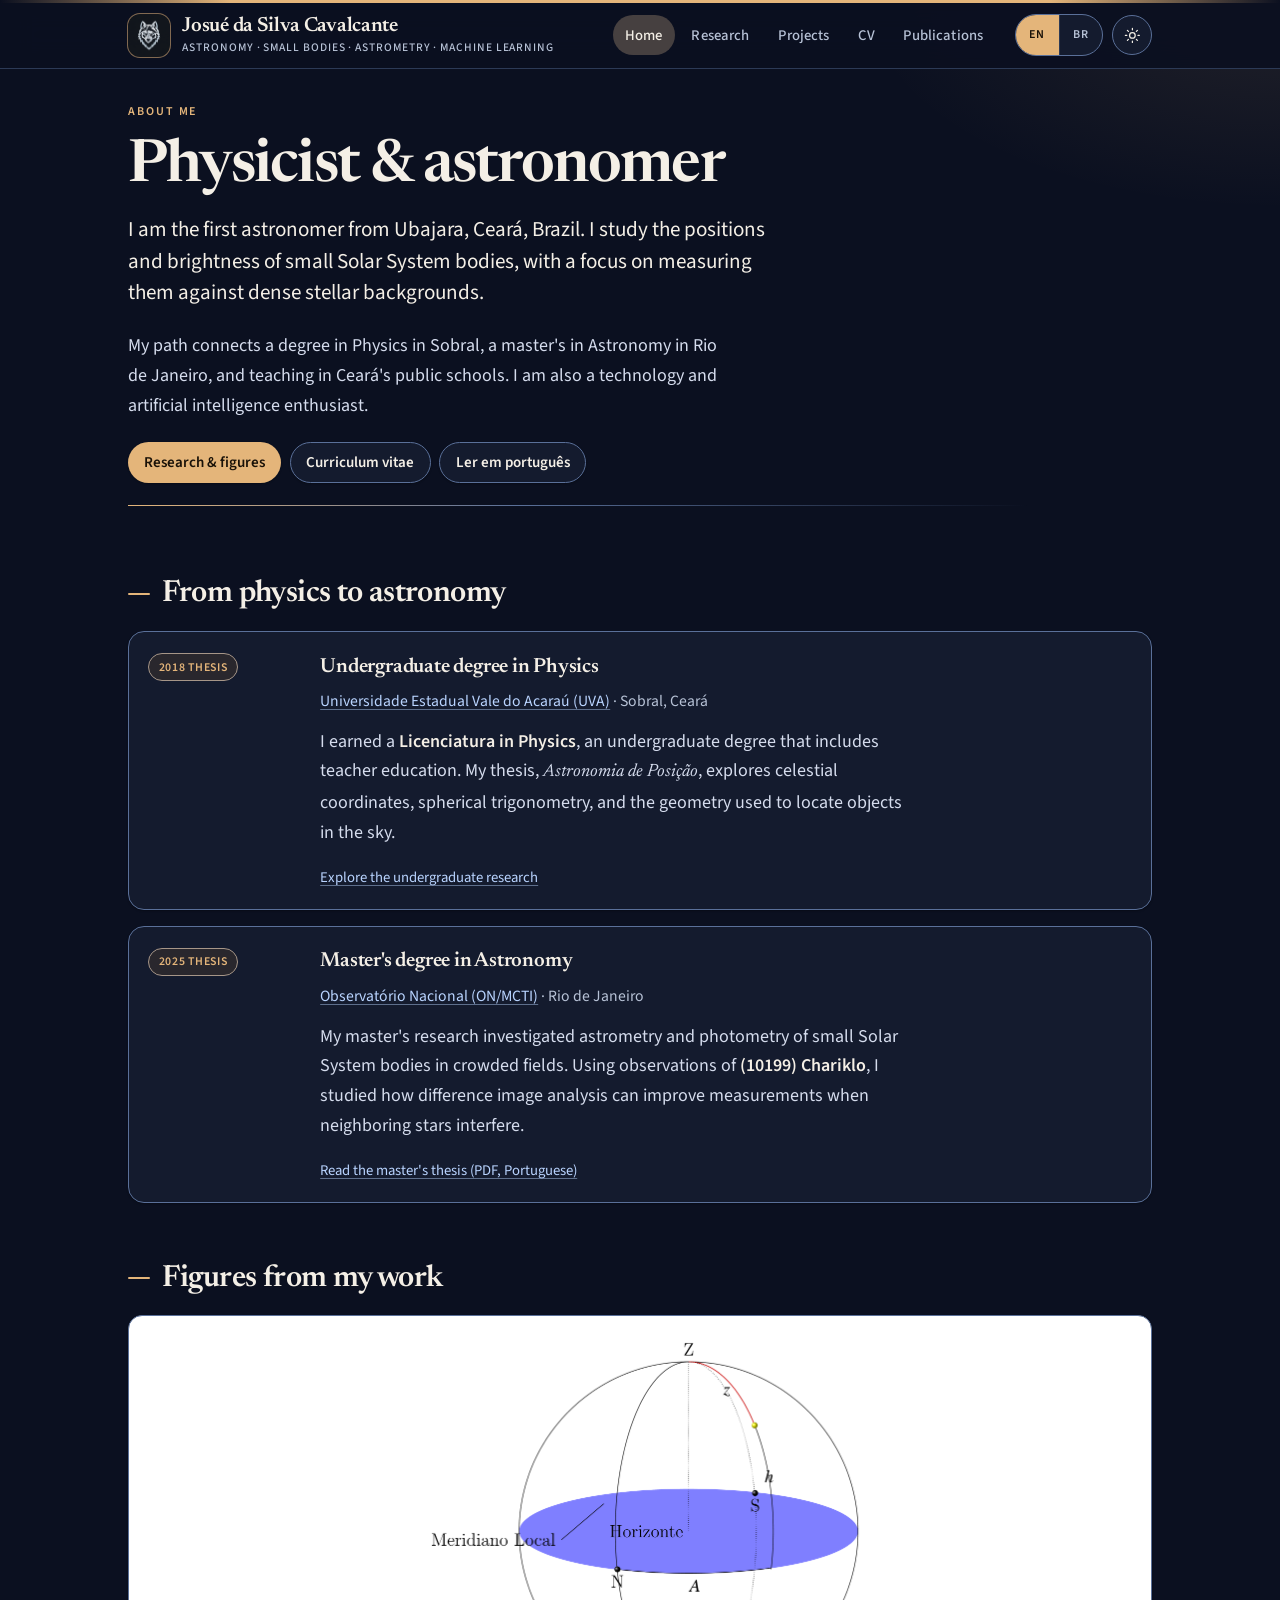
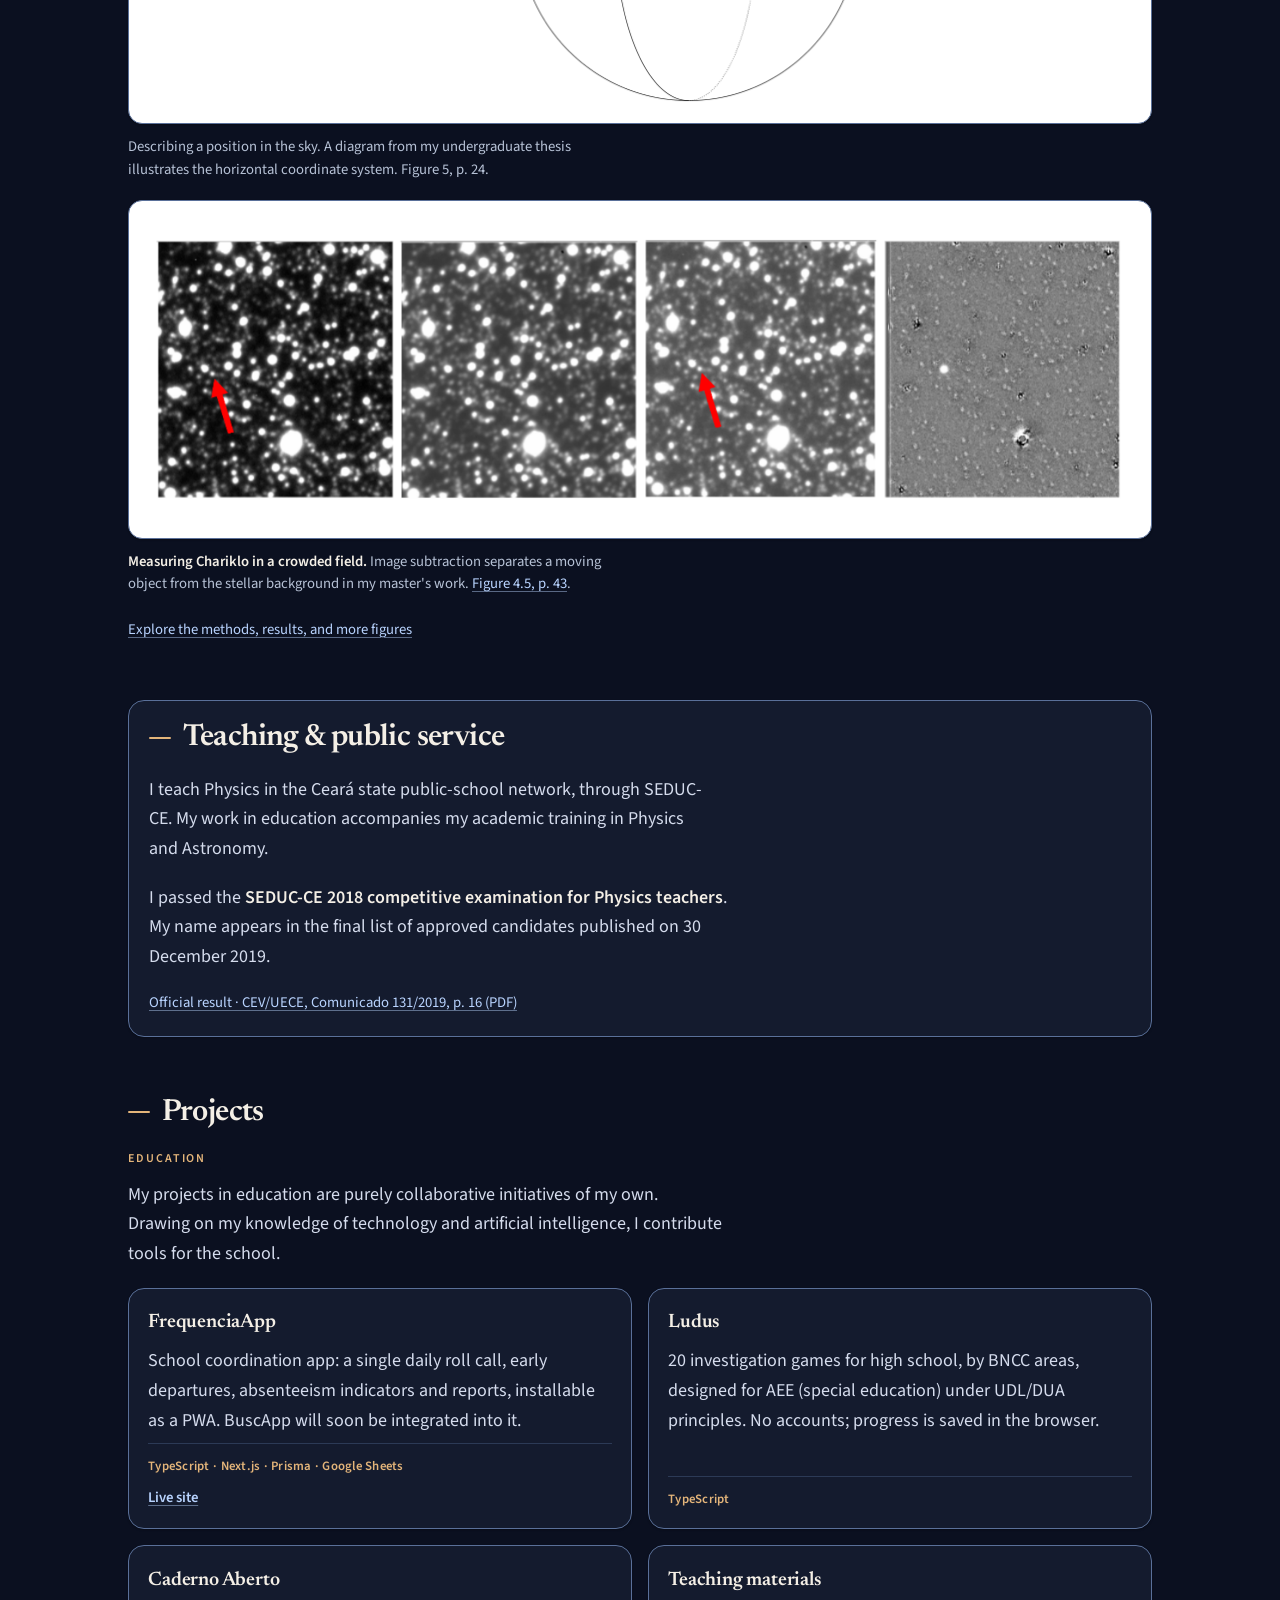
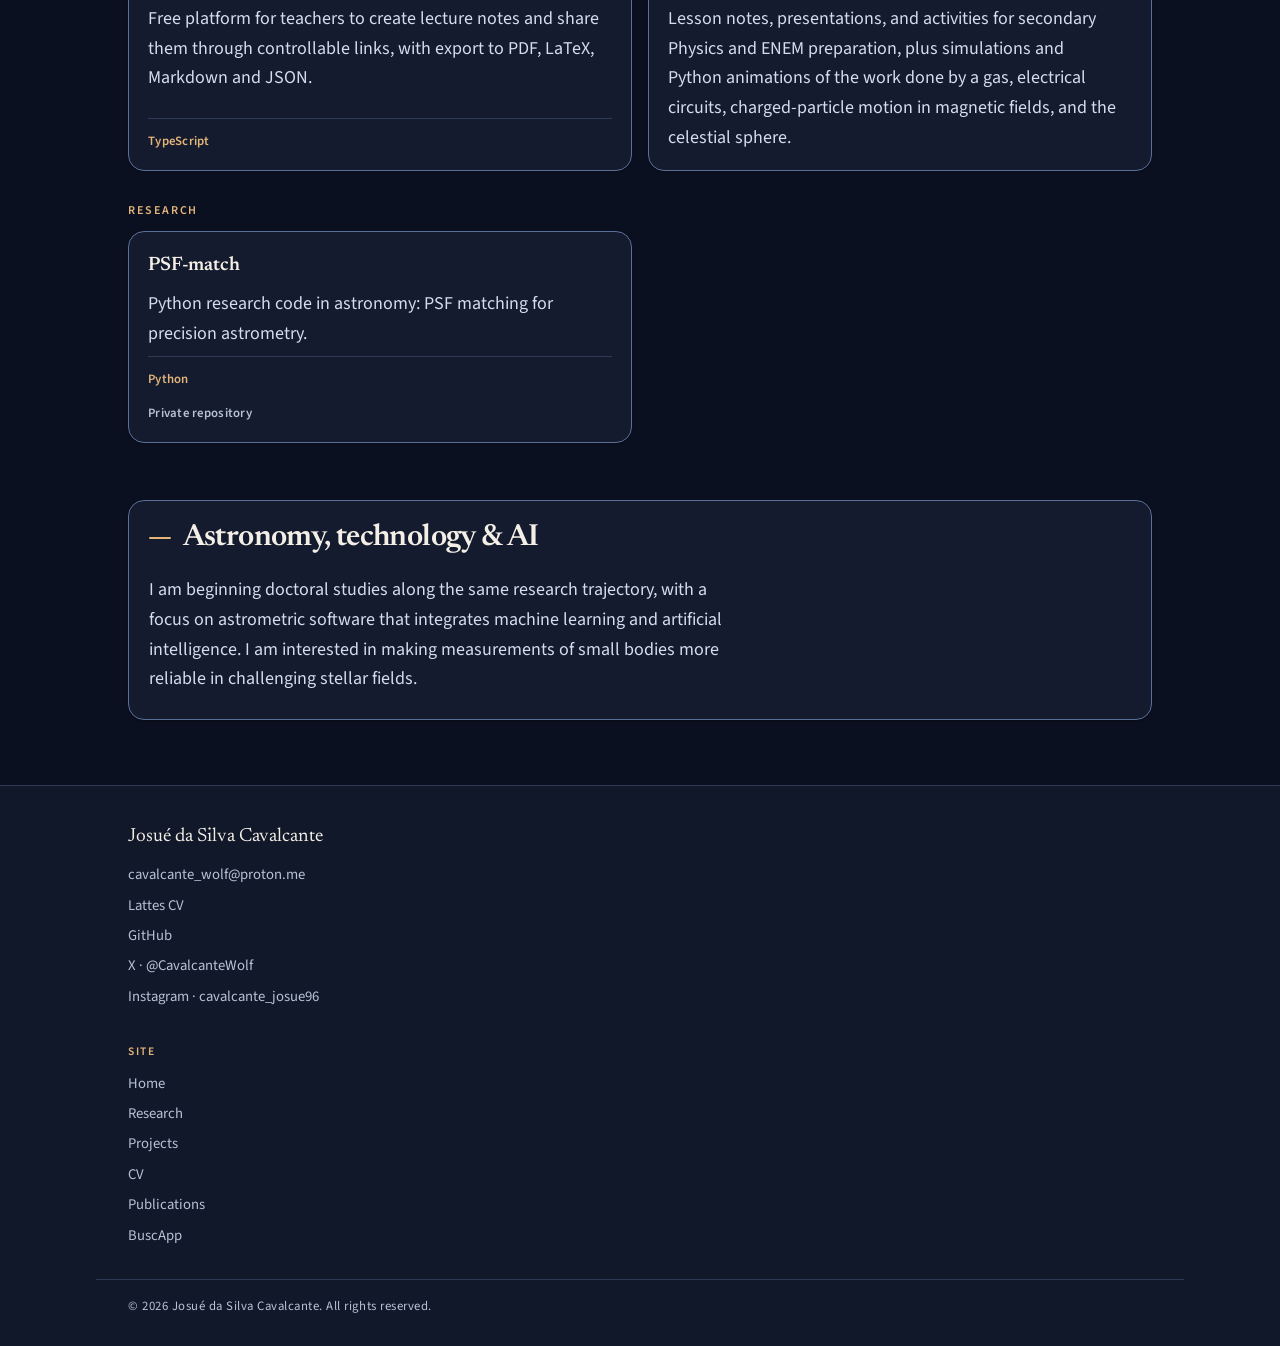
==== commit 30743a51: "Merge main into the observatory redesign. Keep the new visual and the projects already on main: four" ====
--- a/index.html
+++ b/index.html
@@ -19,7 +19,7 @@
       hreflang="x-default"
       href="https://wolf9611.github.io/"
     />
-    <meta name="theme-color" content="#121214" />
+    <meta name="theme-color" content="#0b1020" />
     <meta name="color-scheme" content="dark light" />
     <link
       rel="icon"
@@ -67,12 +67,12 @@
     <link rel="preconnect" href="https://fonts.googleapis.com" />
     <link rel="preconnect" href="https://fonts.gstatic.com" crossorigin />
     <link
-      href="https://fonts.googleapis.com/css2?family=IBM+Plex+Sans:ital,wght@0,400;0,500;1,400&family=IBM+Plex+Serif:ital,wght@0,400;0,500;1,400&display=swap"
+      href="https://fonts.googleapis.com/css2?family=Newsreader:ital,opsz,wght@0,6..72,500;0,6..72,600;1,6..72,500&family=Source+Sans+3:ital,wght@0,400;0,500;0,600;1,400&display=swap"
       rel="stylesheet"
     />
-    <link rel="stylesheet" href="/css/style.css?v=8" />
+    <link rel="stylesheet" href="/css/style.css?v=9" />
     <script src="/js/i18n.js?v=9"></script>
-    <script src="/js/main.js?v=8"></script>
+    <script src="/js/main.js?v=9"></script>
     <script type="application/ld+json">
       {
         "@context": "https://schema.org",
@@ -118,7 +118,35 @@
     >
     <!-- Header -->
     <header class="site-header">
-      <div class="wrap">
+      <div class="wrap header-bar">
+        <a class="brand" href="/">
+          <img
+            class="brand-mark"
+            src="/assets/mark/apple-touch-180.png"
+            alt=""
+            width="180"
+            height="180"
+          />
+          <span class="brand-copy">
+            <span class="site-title" data-i18n="common.siteTitle"
+              >Josué da Silva Cavalcante</span
+            >
+            <span class="site-tag" data-i18n="common.siteTag">
+              Astronomy · Small bodies · Astrometry · Machine learning</span
+            >
+          </span>
+        </a>
+        <nav
+          class="nav"
+          data-i18n-attr="aria-label:common.navAria"
+          aria-label="Main"
+        >
+          <a href="/" aria-current="page" data-i18n="common.navHome">Home</a>
+          <a href="/research/" data-i18n="common.navResearch">Research</a>
+          <a href="/#projects" data-i18n="common.navProjects">Projects</a>
+          <a href="/cv/" data-i18n="common.navCv">CV</a>
+          <a href="/pubs/" data-i18n="common.navPubs">Publications</a>
+        </nav>
         <div class="header-controls">
           <div
             class="lang-switch"
@@ -182,54 +210,39 @@
             </svg>
           </button>
         </div>
-        <div class="site-title">
-          <a href="/" data-i18n="common.siteTitle">Josué da Silva Cavalcante</a>
-        </div>
-        <div class="site-tag" data-i18n="common.siteTag">
-          Astronomy · Small bodies · Astrometry · Machine learning
-        </div>
-        <nav
-          class="nav"
-          data-i18n-attr="aria-label:common.navAria"
-          aria-label="Main"
-        >
-          <a href="/" aria-current="page" data-i18n="common.navHome">Home</a>
-          <a href="/research/" data-i18n="common.navResearch">Research</a>
-          <a href="/#projects" data-i18n="common.navProjects">Projects</a>
-          <a href="/cv/" data-i18n="common.navCv">CV</a>
-          <a href="/pubs/" data-i18n="common.navPubs">Publications</a>
-        </nav>
       </div>
     </header>
 
     <main id="main-content" class="wrap">
       <article class="prose">
-        <div class="kicker" data-i18n="home.kicker">About me</div>
-        <h1 data-i18n="home.h1">Physicist &amp; astronomer</h1>
-        <p class="lead" data-i18n="home.lead">
-          I am the first astronomer from Ubajara, Ceará, Brazil. I study the
-          positions and brightness of small Solar System bodies, with a focus on
-          measuring them against dense stellar backgrounds.
-        </p>
-        <p data-i18n="home.intro">
-          My path connects a degree in Physics in Sobral, a master's in
-          Astronomy in Rio de Janeiro, and teaching in Ceará's public schools. I
-          am also a technology and artificial intelligence enthusiast.
-        </p>
-        <p class="text-links">
-          <a href="/research/" data-i18n="home.linksResearch"
-            >Research &amp; figures</a
-          ><a href="/cv/" data-i18n="home.linksCv">Curriculum vitae</a
-          ><button
-            type="button"
-            class="link-button"
-            data-set-lang="pt-BR"
-            lang="pt-BR"
-            data-i18n="home.linksLang"
-          >
-            Ler em português
-          </button>
-        </p>
+        <div class="page-intro">
+          <div class="kicker" data-i18n="home.kicker">About me</div>
+          <h1 data-i18n="home.h1">Physicist &amp; astronomer</h1>
+          <p class="lead" data-i18n="home.lead">
+            I am the first astronomer from Ubajara, Ceará, Brazil. I study the
+            positions and brightness of small Solar System bodies, with a focus
+            on measuring them against dense stellar backgrounds.
+          </p>
+          <p data-i18n="home.intro">
+            My path connects a degree in Physics in Sobral, a master's in
+            Astronomy in Rio de Janeiro, and teaching in Ceará's public schools.
+            I am also a technology and artificial intelligence enthusiast.
+          </p>
+          <p class="text-links">
+            <a href="/research/" data-i18n="home.linksResearch"
+              >Research &amp; figures</a
+            ><a href="/cv/" data-i18n="home.linksCv">Curriculum vitae</a
+            ><button
+              type="button"
+              class="link-button"
+              data-set-lang="pt-BR"
+              lang="pt-BR"
+              data-i18n="home.linksLang"
+            >
+              Ler em português
+            </button>
+          </p>
+        </div>
 
         <section aria-labelledby="education">
           <h2 id="education" data-i18n="home.educationHeading">
@@ -359,7 +372,7 @@
           </p>
         </section>
 
-        <section aria-labelledby="teaching">
+        <section class="band" aria-labelledby="teaching">
           <h2 id="teaching" data-i18n="home.teachingHeading">
             Teaching &amp; public service
           </h2>
@@ -396,7 +409,7 @@
             intelligence, I contribute tools for the school.
           </p>
           <div class="project-list">
-            <article>
+            <article class="project-card">
               <h3>
                 <a
                   href="https://github.com/eemtijca/frequenciapp"
@@ -424,7 +437,7 @@
                 >
               </p>
             </article>
-            <article>
+            <article class="project-card">
               <h3>
                 <a
                   href="https://github.com/eemtijca/ludus"
@@ -443,7 +456,7 @@
                 TypeScript
               </p>
             </article>
-            <article>
+            <article class="project-card">
               <h3>
                 <a
                   href="https://github.com/eemtijca/caderno-aberto"
@@ -463,7 +476,7 @@
                 TypeScript
               </p>
             </article>
-            <article>
+            <article class="project-card">
               <h3 data-i18n="home.project3Title">Teaching materials</h3>
               <p data-i18n="home.project3Body">
                 Lesson notes, presentations, and activities for secondary
@@ -478,7 +491,7 @@
             Research
           </h3>
           <div class="project-list">
-            <article>
+            <article class="project-card">
               <h3 data-i18n="home.psfTitle">PSF-match</h3>
               <p data-i18n="home.psfBody">
                 Python research code in astronomy: PSF matching for precision
@@ -492,7 +505,7 @@
           </div>
         </section>
 
-        <section aria-labelledby="next">
+        <section class="band" aria-labelledby="next">
           <h2 id="next" data-i18n="home.nextHeading">
             Astronomy, technology &amp; AI
           </h2>
--- a/css/style.css
+++ b/css/style.css
@@ -1,51 +1,68 @@
 /* Academic homepage of Josué da Silva Cavalcante.
-   Hand-written CSS, no build step. Dark theme by default, with a light
-   counterpart. Sections: tokens, base, layout, skip link, header, prose,
-   trajectory, figures, tables, publications, projects, figure viewer, CV,
-   footer, anchors, responsive, reduced motion, print. */
+   Hand-written CSS, no build step. Dark theme by default, with a warm
+   paper light theme. Observatory palette: ink night, brass accent,
+   Newsreader and Source Sans 3. Sections: tokens, base, layout, skip
+   link, header, prose, trajectory, figures, tables, publications,
+   projects, figure viewer, CV, footer, anchors, responsive, reduced
+   motion, print. */
 
 /* 1. Design tokens */
 :root {
   color-scheme: dark;
 
-  /* Dark palette (default) */
-  --bg: #121214;
-  --bg-elev: #1a1a1c;
-  --bg-elev-hi: #262629;
-  --ink: #e6e6e8;
-  --muted: #9c9ca2;
-  --line: #2c2c30;
-  --accent: #8b8b92;
-  --accent-hi: #d0d0d4;
-  --accent-dim: #5c5c62;
-  --paper: #f3f3f5;
-  --focus: #f3f3f5;
+  --bg: #0b1020;
+  --bg-elev: #141b2e;
+  --bg-elev-hi: #1c2640;
+  --ink: #d5dced;
+  --muted: #b7c2d6;
+  --line: #2c3a56;
+  --line-strong: #5a7099;
+  --heading: #f4efe6;
+  --accent: #e4b57a;
+  --accent-text: #e4b57a;
+  --accent-ink: #1a1208;
+  --link: #b9d4ff;
+  --link-hover: #dce9ff;
+  --paper: var(--heading);
+  --focus: #f3d7a6;
   --figure-bg: #ffffff;
-
-  /* Layout */
-  --wrap: 55rem;
+  --glow: rgba(92, 126, 196, 0.2);
+  --glow-2: rgba(228, 181, 122, 0.1);
+  --shadow: 0 16px 36px rgba(0, 0, 0, 0.32);
+  --shadow-sm: 0 1px 2px rgba(0, 0, 0, 0.28);
+  --wrap: 68rem;
   --gutter: clamp(1.15rem, 4vw, 2rem);
-
-  /* Motion */
-  --ease: cubic-bezier(0.4, 0, 0.2, 1);
+  --radius: 16px;
+  --ease: cubic-bezier(0.22, 1, 0.36, 1);
+  --serif:
+    "Newsreader", "Iowan Old Style", Palatino, "Palatino Linotype", Georgia,
+    serif;
+  --sans: "Source Sans 3", "Segoe UI", Helvetica, Arial, sans-serif;
 }
 
 :root[data-theme="light"] {
   color-scheme: light;
 
-  /* Light palette: warm paper counterpart of the gray dark theme */
-  --bg: #f6f5f2;
-  --bg-elev: #ffffff;
-  --bg-elev-hi: #efece5;
-  --ink: #2b2b31;
-  --muted: #5d5d66;
-  --line: #e3e1da;
-  --accent: #66666f;
-  --accent-hi: #1b1b20;
-  --accent-dim: #b4b2ab;
-  --paper: #131318;
-  --focus: #1b1b20;
+  --bg: #f3efe6;
+  --bg-elev: #fffcf7;
+  --bg-elev-hi: #e7dfd0;
+  --ink: #1e2636;
+  --muted: #3e4a62;
+  --line: #ddd4c4;
+  --line-strong: #8f8370;
+  --heading: #121826;
+  --accent: #8a4e16;
+  --accent-text: #7a4514;
+  --accent-ink: #fffaf3;
+  --link: #1d4e89;
+  --link-hover: #163a68;
+  --paper: var(--heading);
+  --focus: #1a2744;
   --figure-bg: #ffffff;
+  --glow: rgba(138, 78, 22, 0.1);
+  --glow-2: rgba(29, 78, 137, 0.07);
+  --shadow: 0 16px 34px rgba(48, 36, 16, 0.1);
+  --shadow-sm: 0 1px 2px rgba(48, 36, 16, 0.06);
 }
 
 /* 2. Reset and base typography */
@@ -56,17 +73,13 @@
 html {
   scroll-behavior: smooth;
   -webkit-text-size-adjust: 100%;
-
-  /* Thin scrollbar with a transparent track. The tokens follow the theme. */
   scrollbar-width: thin;
-  scrollbar-color: var(--accent-dim) transparent;
-}
-
-/* WebKit engines need these to match the thin preset and to round the thumb,
-   which the standard properties cannot express. */
+  scrollbar-color: var(--line-strong) transparent;
+}
+
 ::-webkit-scrollbar {
-  width: 8px;
-  height: 8px;
+  width: 10px;
+  height: 10px;
 }
 
 ::-webkit-scrollbar-track {
@@ -74,13 +87,15 @@
 }
 
 ::-webkit-scrollbar-thumb {
-  background: var(--accent-dim);
+  background: var(--line-strong);
   border-radius: 999px;
-  transition: background-color 0.15s var(--ease);
+  border: 2px solid transparent;
+  background-clip: padding-box;
 }
 
 ::-webkit-scrollbar-thumb:hover {
-  background: var(--accent-hi);
+  background: var(--accent);
+  background-clip: padding-box;
 }
 
 body,
@@ -104,57 +119,63 @@
 }
 
 body {
-  font-family: "IBM Plex Sans", "Source Sans 3", Helvetica, Arial, sans-serif;
-  font-size: clamp(1rem, 0.95rem + 0.25vw, 1.125rem);
+  font-family: var(--sans);
+  font-size: clamp(1.02rem, 0.98rem + 0.2vw, 1.125rem);
   line-height: 1.65;
   color: var(--ink);
-  background: var(--bg);
+  background-color: var(--bg);
+  background-image:
+    radial-gradient(900px 420px at 0% -10%, var(--glow), transparent 60%),
+    radial-gradient(760px 380px at 100% 0%, var(--glow-2), transparent 55%);
+  background-attachment: scroll;
   -webkit-font-smoothing: antialiased;
   text-rendering: optimizeLegibility;
   transition:
-    background-color 0.3s var(--ease),
-    color 0.3s var(--ease);
-}
-
-@media (prefers-reduced-motion: reduce) {
-  body {
-    transition: none;
-  }
+    background-color 0.35s var(--ease),
+    color 0.35s var(--ease);
 }
 
 img {
   max-width: 100%;
+  height: auto;
   display: block;
 }
 
+button,
+input {
+  font-family: inherit;
+}
+
 a {
-  color: var(--accent-hi);
-  text-decoration: none;
-  border-bottom: 1px solid transparent;
+  color: var(--link);
+  text-decoration: underline;
+  text-decoration-color: color-mix(in srgb, var(--link) 45%, transparent);
+  text-decoration-thickness: 1px;
+  text-underline-offset: 0.18em;
   transition:
     color 0.15s var(--ease),
+    text-decoration-color 0.15s var(--ease),
+    background-color 0.15s var(--ease),
     border-color 0.15s var(--ease);
 }
 
 a:hover {
-  color: var(--paper);
-  border-bottom-color: var(--accent);
+  color: var(--link-hover);
+  text-decoration-color: var(--link-hover);
 }
 
 ::selection {
-  background: var(--accent);
-  color: var(--bg);
-}
-
-/* Keyboard focus: visible on both themes (WCAG 2.4.7) */
+  background: color-mix(in srgb, var(--accent) 55%, transparent);
+  color: var(--heading);
+}
+
 a:focus-visible,
 button:focus-visible {
   outline: 2px solid var(--focus);
-  outline-offset: 4px;
-  border-radius: 2px;
-}
-
-/* Screen-reader-only utility */
+  outline-offset: 3px;
+  border-radius: 4px;
+}
+
 .visually-hidden {
   position: absolute;
   width: 1px;
@@ -175,77 +196,168 @@
 }
 
 main {
-  padding-bottom: 3.5rem;
+  padding-bottom: clamp(3rem, 2rem + 2vw, 4.5rem);
   min-height: 50vh;
-}
-
-/* Slightly wider reading column on ultra-wide displays */
-@media (min-width: 112rem) {
-  :root {
-    --wrap: 57.5rem;
+  animation: rise 0.55s var(--ease) both;
+}
+
+@keyframes rise {
+  from {
+    opacity: 0;
+    transform: translateY(10px);
+  }
+  to {
+    opacity: 1;
+    transform: none;
   }
 }
 
 /* 4. Skip link */
 .skip-link {
-  position: absolute;
+  position: fixed;
   left: 1rem;
   top: 0;
   transform: translateY(-150%);
-  z-index: 20;
+  z-index: 80;
   padding: 0.7rem 1.1rem;
-  background: var(--paper);
-  color: var(--bg);
-  border: none;
-  font-size: 0.9rem;
+  background: var(--accent);
+  color: var(--accent-ink);
+  text-decoration: none;
+  border-radius: 0 0 10px 10px;
+  font-size: 0.92rem;
+  font-weight: 600;
   transition: transform 0.15s var(--ease);
 }
 
 .skip-link:focus {
-  transform: translateY(0.5rem);
-  color: var(--bg);
+  transform: translateY(0);
+  color: var(--accent-ink);
 }
 
 /* 5. Header */
 .site-header {
-  text-align: center;
-  padding: clamp(2rem, 1.5rem + 2.5vw, 3.25rem) 0 0;
+  position: sticky;
+  top: 0;
+  z-index: 40;
+  padding: 0;
   border-bottom: 1px solid var(--line);
-  margin-bottom: clamp(1.75rem, 1.25rem + 1.5vw, 2.75rem);
-}
-
-/* Utility row: language switcher + theme toggle */
+  background: var(--bg);
+  background: color-mix(in srgb, var(--bg) 92%, transparent);
+  backdrop-filter: saturate(1.3) blur(16px);
+  -webkit-backdrop-filter: saturate(1.3) blur(16px);
+}
+
+.site-header::before {
+  content: "";
+  display: block;
+  height: 3px;
+  background: linear-gradient(
+    90deg,
+    transparent,
+    var(--accent) 18%,
+    var(--accent) 82%,
+    transparent
+  );
+}
+
+.header-bar {
+  display: grid;
+  grid-template-columns: minmax(0, 1fr) auto;
+  grid-template-areas:
+    "brand controls"
+    "nav nav";
+  align-items: center;
+  gap: 0.7rem 1rem;
+  padding-block: 0.75rem 0.7rem;
+}
+
+.brand {
+  grid-area: brand;
+  display: flex;
+  align-items: center;
+  gap: 0.75rem;
+  min-width: 0;
+  color: inherit;
+  text-decoration: none;
+}
+
+.brand:hover {
+  color: inherit;
+  text-decoration: none;
+}
+
+.brand-mark {
+  width: 2.65rem;
+  height: 2.65rem;
+  flex: none;
+  border-radius: 0.75rem;
+  object-fit: cover;
+  background: #070b16;
+  box-shadow: 0 0 0 1px color-mix(in srgb, var(--accent) 55%, transparent);
+}
+
+.brand-copy {
+  display: flex;
+  flex-direction: column;
+  min-width: 0;
+  gap: 0.1rem;
+}
+
+.site-title {
+  font-family: var(--serif);
+  font-weight: 600;
+  font-size: clamp(1.02rem, 0.9rem + 0.5vw, 1.28rem);
+  letter-spacing: -0.015em;
+  line-height: 1.15;
+  color: var(--heading);
+}
+
+.brand:hover .site-title {
+  color: var(--accent-text);
+}
+
+.site-tag {
+  font-size: 0.72rem;
+  letter-spacing: 0.08em;
+  text-transform: uppercase;
+  color: var(--muted);
+  font-weight: 500;
+  line-height: 1.35;
+}
+
 .header-controls {
+  grid-area: controls;
   display: flex;
-  justify-content: center;
+  justify-content: flex-end;
   align-items: center;
-  gap: 0.8rem;
-  margin-bottom: clamp(1.25rem, 1rem + 1vw, 1.9rem);
-}
-
-/* Compact EN | BR switcher. Each segment is a button: switching rewrites the
-   page in place instead of navigating. */
+  gap: 0.55rem;
+}
+
 .lang-switch {
   display: inline-flex;
   align-items: stretch;
-  border: 1px solid var(--line);
+  border: 1px solid var(--line-strong);
   border-radius: 999px;
   overflow: hidden;
   background: var(--bg-elev);
 }
 
 .lang-switch-btn {
-  display: block;
-  padding: 0.32rem 0.85rem;
+  display: inline-flex;
+  align-items: center;
+  justify-content: center;
+  min-width: 2.6rem;
+  min-height: 2.5rem;
+  padding: 0.35rem 0.8rem;
   font-family: inherit;
-  font-size: 0.72rem;
-  font-weight: 500;
-  letter-spacing: 0.14em;
+  font-size: 0.75rem;
+  font-weight: 600;
+  letter-spacing: 0.12em;
   text-transform: uppercase;
   color: var(--muted);
   background: transparent;
   border: none;
-  line-height: 1.5;
+  line-height: 1;
   cursor: pointer;
   transition:
     color 0.15s var(--ease),
@@ -257,49 +369,695 @@
 }
 
 .lang-switch-btn:hover {
-  color: var(--paper);
+  color: var(--heading);
   background: var(--bg-elev-hi);
 }
 
 .lang-switch-btn.is-active,
 .lang-switch-btn[aria-pressed="true"] {
-  color: var(--bg);
-  background: var(--paper);
+  color: var(--accent-ink);
+  background: var(--accent);
 }
 
 .lang-switch-btn.is-active:hover,
 .lang-switch-btn[aria-pressed="true"]:hover {
-  color: var(--bg);
-}
-
-/* Inline language switch inside prose. Looks like a link, behaves as a
-   button, so the switch never leaves the page. */
+  color: var(--accent-ink);
+}
+
 .prose .link-button {
   padding: 0;
   font: inherit;
-  color: var(--accent-hi);
+  color: var(--link);
   background: none;
   border: none;
-  border-bottom: 1px solid var(--accent-dim);
   cursor: pointer;
+  text-decoration: underline;
+  text-decoration-color: color-mix(in srgb, var(--link) 45%, transparent);
+  text-underline-offset: 0.18em;
 }
 
 .prose .link-button:hover {
-  color: var(--paper);
-  border-bottom-color: var(--paper);
-}
-
-/* Icon-only theme toggle */
+  color: var(--link-hover);
+}
+
 .theme-toggle {
   display: inline-flex;
   align-items: center;
   justify-content: center;
-  width: 2.1rem;
-  height: 2.1rem;
-  border: 1px solid var(--line);
+  width: 2.5rem;
+  height: 2.5rem;
+  border: 1px solid var(--line-strong);
   border-radius: 999px;
   background: var(--bg-elev);
+  color: var(--heading);
+  cursor: pointer;
+  transition:
+    color 0.15s var(--ease),
+    border-color 0.15s var(--ease),
+    background-color 0.15s var(--ease),
+    transform 0.2s var(--ease);
+}
+
+.theme-toggle:hover {
+  color: var(--accent-text);
+  border-color: var(--accent);
+  background: var(--bg-elev-hi);
+}
+
+.theme-toggle svg {
+  width: 1.05rem;
+  height: 1.05rem;
+  display: block;
+}
+
+.theme-toggle .icon-sun {
+  display: block;
+}
+
+.theme-toggle .icon-moon {
+  display: none;
+}
+
+:root[data-theme="light"] .theme-toggle .icon-sun {
+  display: none;
+}
+
+:root[data-theme="light"] .theme-toggle .icon-moon {
+  display: block;
+}
+
+.nav {
+  grid-area: nav;
+  display: flex;
+  flex-wrap: wrap;
+  justify-content: flex-start;
+  gap: 0.3rem;
+  margin: 0;
+  padding: 0;
+  font-size: 0.92rem;
+  font-weight: 500;
+  letter-spacing: 0.01em;
+  text-transform: none;
   color: var(--muted);
+}
+
+.nav a {
+  display: inline-flex;
+  align-items: center;
+  min-height: 2.5rem;
+  color: var(--muted);
+  text-decoration: none;
+  padding: 0.4rem 0.75rem;
+  border-radius: 999px;
+  line-height: 1.2;
+  transition:
+    color 0.15s var(--ease),
+    background-color 0.15s var(--ease);
+}
+
+.nav a:hover {
+  color: var(--heading);
+  background: var(--bg-elev);
+  text-decoration: none;
+}
+
+.nav a[aria-current="page"] {
+  color: var(--heading);
+  background: var(--bg-elev-hi);
+  background: color-mix(in srgb, var(--accent) 24%, var(--bg-elev));
+  text-decoration: none;
+}
+
+/* 6. Prose */
+.page-intro {
+  position: relative;
+  padding: clamp(1.1rem, 1rem + 1.4vw, 2.1rem) 0
+    clamp(0.4rem, 0.2rem + 1vw, 0.8rem);
+}
+
+.page-intro::after {
+  content: "";
+  display: block;
+  height: 1px;
+  margin-top: 1.35rem;
+  background: linear-gradient(
+    90deg,
+    var(--accent),
+    var(--line-strong) 38%,
+    transparent 88%
+  );
+}
+
+.kicker {
+  font-size: 0.75rem;
+  font-weight: 600;
+  letter-spacing: 0.16em;
+  text-transform: uppercase;
+  color: var(--accent-text);
+  margin-bottom: 0.85rem;
+}
+
+.prose h1,
+.page-intro h1,
+.page-cv .cv-main h1 {
+  font-family: var(--serif);
+  font-weight: 600;
+  font-optical-sizing: auto;
+  text-wrap: balance;
+}
+
+.prose h1 {
+  font-size: clamp(2.15rem, 1.35rem + 3.1vw, 3.7rem);
+  line-height: 1.05;
+  letter-spacing: -0.03em;
+  color: var(--heading);
+  margin: 0 0 1rem;
+}
+
+.prose p {
+  margin-bottom: 1.05em;
+  color: var(--ink);
+  max-width: 66ch;
+  text-wrap: pretty;
+}
+
+.prose p.lead,
+.page-cv .cv-lead {
+  font-size: clamp(1.14rem, 1.05rem + 0.4vw, 1.32rem);
+  line-height: 1.5;
+  color: var(--heading);
+  max-width: 42rem;
+}
+
+.prose section {
+  margin-top: clamp(2.6rem, 2rem + 2vw, 4rem);
+}
+
+.prose h2 {
+  font-family: var(--serif);
+  font-size: clamp(1.45rem, 1.2rem + 1vw, 1.9rem);
+  font-weight: 600;
+  letter-spacing: -0.02em;
+  line-height: 1.2;
+  color: var(--heading);
+  text-wrap: balance;
+  display: flex;
+  align-items: flex-start;
+  gap: 0.75rem;
+  margin: 0 0 1.15rem;
+  padding-top: 0;
+  border: none;
+}
+
+.prose h2::before {
+  content: "";
+  width: 1.35rem;
+  height: 2px;
+  flex: none;
+  margin-top: 0.55em;
+  border-radius: 999px;
+  background: var(--accent);
+}
+
+.prose h3 {
+  font-family: var(--serif);
+  font-size: clamp(1.12rem, 1.04rem + 0.3vw, 1.28rem);
+  letter-spacing: -0.01em;
+  color: var(--heading);
+  margin: 1.7rem 0 0.55rem;
+  font-weight: 600;
+}
+
+.prose strong {
+  font-weight: 600;
+  color: var(--heading);
+}
+
+.prose em {
+  font-family: var(--serif);
+  font-style: italic;
+}
+
+.prose ul {
+  margin: 0 0 1.1em 1.15em;
+}
+
+.prose li {
+  margin-bottom: 0.4em;
+  color: var(--ink);
+}
+
+.prose li::marker {
+  color: var(--accent);
+}
+
+.prose .text-links,
+.text-links {
+  display: flex;
+  flex-wrap: wrap;
+  gap: 0.55rem;
+  margin: 1.35rem 0 0.4rem;
+}
+
+.text-links a,
+.prose .text-links .link-button {
+  display: inline-flex;
+  align-items: center;
+  justify-content: center;
+  min-height: 2.6rem;
+  padding: 0.4rem 0.95rem;
+  border: 1px solid var(--line-strong);
+  border-radius: 999px;
+  background: var(--bg-elev);
+  color: var(--heading);
+  text-decoration: none;
+  font-size: 0.94rem;
+  font-weight: 600;
+  line-height: 1.2;
+  box-shadow: var(--shadow-sm);
+}
+
+.text-links a:hover,
+.prose .text-links .link-button:hover {
+  border-color: var(--accent);
+  color: var(--accent-text);
+  background: var(--bg-elev-hi);
+  text-decoration: none;
+}
+
+.page-intro .text-links a:first-child {
+  background: var(--accent);
+  color: var(--accent-ink);
+  border-color: transparent;
+}
+
+.page-intro .text-links a:first-child:hover {
+  color: var(--accent-ink);
+  background: var(--accent);
+  filter: brightness(1.08);
+}
+
+.prose .when,
+.when {
+  font-size: 0.84rem;
+  color: var(--muted);
+  line-height: 1.45;
+}
+
+.prose .institution {
+  font-size: 0.98rem;
+  color: var(--muted);
+  margin-bottom: 0.75rem;
+}
+
+.prose .source-link {
+  font-size: 0.92rem;
+  color: var(--muted);
+  max-width: 68ch;
+}
+
+.prose .band {
+  background: var(--bg-elev);
+  border: 1px solid var(--line-strong);
+  border-radius: var(--radius);
+  padding: 1.2rem 1.25rem 0.35rem;
+  box-shadow: var(--shadow-sm);
+}
+
+.prose .band h2 {
+  margin-top: 0;
+}
+
+/* 7. Academic trajectory */
+.trajectory {
+  display: grid;
+  gap: 1rem;
+}
+
+.trajectory-entry {
+  display: grid;
+  grid-template-columns: minmax(7.5rem, 9.5rem) minmax(0, 1fr);
+  gap: 0.85rem 1.25rem;
+  align-items: start;
+  padding: 1.15rem 1.2rem;
+  background: var(--bg-elev);
+  border: 1px solid var(--line-strong);
+  border-radius: var(--radius);
+  box-shadow: var(--shadow-sm);
+  transition:
+    transform 0.2s var(--ease),
+    border-color 0.2s var(--ease),
+    box-shadow 0.2s var(--ease);
+}
+
+.trajectory-entry:hover {
+  transform: translateY(-2px);
+  border-color: var(--accent);
+  box-shadow: var(--shadow);
+}
+
+.trajectory-entry .when {
+  display: inline-flex;
+  align-self: start;
+  width: fit-content;
+  margin: 0.15rem 0 0;
+  padding: 0.28rem 0.6rem;
+  border-radius: 999px;
+  border: 1px solid color-mix(in srgb, var(--accent) 55%, var(--line-strong));
+  background: color-mix(in srgb, var(--accent) 14%, var(--bg));
+  color: var(--accent-text);
+  font-size: 0.74rem;
+  font-weight: 600;
+  letter-spacing: 0.06em;
+  text-transform: uppercase;
+}
+
+.trajectory-entry h3 {
+  margin: 0 0 0.28rem;
+  font-size: 1.28rem;
+}
+
+.trajectory-entry p:last-child {
+  margin-bottom: 0;
+}
+
+/* 8. Figures */
+.work-grid {
+  display: grid;
+  grid-template-columns: repeat(2, minmax(0, 1fr));
+  gap: 1.15rem;
+  margin: 0.4rem 0 1.35rem;
+  align-items: start;
+}
+
+.research-figure {
+  margin: 1.15rem 0 1.6rem;
+  min-width: 0;
+}
+
+.work-grid .research-figure {
+  margin: 0;
+}
+
+.figure-image {
+  display: flex;
+  align-items: center;
+  justify-content: center;
+  width: 100%;
+  border: 1px solid var(--line-strong);
+  border-radius: 14px;
+  background: var(--figure-bg);
+  padding: 0.7rem;
+  cursor: zoom-in;
+  overflow: hidden;
+  box-shadow: var(--shadow-sm);
+  transition:
+    border-color 0.2s var(--ease),
+    box-shadow 0.2s var(--ease);
+}
+
+.figure-image:hover {
+  border-color: var(--accent);
+  box-shadow: var(--shadow);
+}
+
+.figure-image img {
+  width: 100%;
+  height: auto;
+  transition: transform 0.45s var(--ease);
+}
+
+.figure-image:hover img {
+  transform: scale(1.025);
+}
+
+.work-grid .figure-image {
+  height: 16.5rem;
+}
+
+.work-grid .figure-image img {
+  height: 100%;
+  width: auto;
+  max-width: 100%;
+  object-fit: contain;
+}
+
+.work-grid .compact .figure-image {
+  height: 15rem;
+}
+
+.research-figure figcaption {
+  font-size: 0.92rem;
+  line-height: 1.55;
+  color: var(--muted);
+  padding-top: 0.75rem;
+  max-width: 70ch;
+}
+
+.research-figure figcaption strong {
+  color: var(--heading);
+  font-weight: 600;
+}
+
+/* 9. Data tables */
+.table-wrap {
+  width: 100%;
+  margin: 1.1rem 0 1.2rem;
+  overflow-x: auto;
+  border: 1px solid var(--line-strong);
+  border-radius: 14px;
+  background: var(--bg-elev);
+  box-shadow: var(--shadow-sm);
+}
+
+.results-table {
+  border-collapse: collapse;
+  width: 100%;
+  font-size: 0.95rem;
+  table-layout: fixed;
+}
+
+.results-table caption {
+  text-align: left;
+  color: var(--muted);
+  font-size: 0.84rem;
+  font-weight: 600;
+  letter-spacing: 0.04em;
+  text-transform: uppercase;
+  padding: 0.8rem 0.9rem 0.35rem;
+}
+
+.results-table th,
+.results-table td {
+  padding: 0.75rem 0.9rem;
+  text-align: left;
+  border-bottom: 1px solid var(--line);
+  overflow-wrap: anywhere;
+  vertical-align: top;
+}
+
+.results-table tr:last-child th,
+.results-table tr:last-child td {
+  border-bottom: none;
+}
+
+.results-table th {
+  font-weight: 600;
+  color: var(--heading);
+}
+
+.results-table thead th {
+  color: var(--muted);
+  font-size: 0.8rem;
+  letter-spacing: 0.04em;
+  text-transform: uppercase;
+  background: var(--bg-elev-hi);
+}
+
+.results-table td {
+  font-variant-numeric: tabular-nums;
+}
+
+/* 10. Publications */
+.pub {
+  padding: 1.15rem 1.2rem 0.3rem;
+  margin: 0 0 1rem;
+  background: var(--bg-elev);
+  border: 1px solid var(--line-strong);
+  border-radius: var(--radius);
+  box-shadow: var(--shadow-sm);
+}
+
+.pub:last-child {
+  border-bottom: 1px solid var(--line-strong);
+  padding-bottom: 0.3rem;
+}
+
+.pub h2 {
+  border: 0;
+  padding: 0;
+  margin: 0.35rem 0 0.7rem;
+  font-size: clamp(1.28rem, 1.12rem + 0.6vw, 1.55rem);
+}
+
+/* 11. Project cards */
+.prose h3.project-group {
+  font-family: var(--sans);
+  margin: 1.85rem 0 0.65rem;
+  font-size: 0.75rem;
+  font-weight: 600;
+  letter-spacing: 0.16em;
+  text-transform: uppercase;
+  color: var(--accent-text);
+}
+
+.prose h2 + h3.project-group {
+  margin-top: 0.15rem;
+}
+
+.project-list {
+  display: grid;
+  gap: 1rem;
+  margin-top: 0.4rem;
+}
+
+.project-list > article {
+  display: flex;
+  flex-direction: column;
+  gap: 0.45rem;
+  min-width: 0;
+  padding: 1.15rem 1.2rem 1.1rem;
+  background: var(--bg-elev);
+  border: 1px solid var(--line-strong);
+  border-radius: var(--radius);
+  box-shadow: var(--shadow-sm);
+  transition:
+    transform 0.2s var(--ease),
+    border-color 0.2s var(--ease),
+    box-shadow 0.2s var(--ease);
+}
+
+.project-list > article:hover {
+  transform: translateY(-3px);
+  border-color: var(--accent);
+  box-shadow: var(--shadow);
+}
+
+.project-list h3 {
+  margin: 0;
+  font-size: 1.22rem;
+}
+
+.project-list h3 a {
+  color: var(--heading);
+  text-decoration: none;
+}
+
+.project-list h3 a:hover {
+  color: var(--accent-text);
+}
+
+.project-list p {
+  margin: 0;
+  max-width: none;
+}
+
+.project-list .project-stack {
+  margin-top: auto;
+  padding-top: 0.75rem;
+  border-top: 1px solid var(--line);
+  font-size: 0.8rem;
+  font-weight: 600;
+  letter-spacing: 0.02em;
+  color: var(--accent-text);
+}
+
+.project-list .project-note {
+  margin-top: 0.35rem;
+  font-size: 0.8rem;
+  font-weight: 600;
+  letter-spacing: 0.02em;
+  color: var(--muted);
+}
+
+.project-list .project-links {
+  display: flex;
+  flex-wrap: wrap;
+  gap: 0.4rem 0.9rem;
+  margin-top: 0.15rem;
+  font-size: 0.92rem;
+  font-weight: 600;
+}
+
+@media (min-width: 740px) {
+  .project-list {
+    grid-template-columns: repeat(2, minmax(0, 1fr));
+  }
+}
+
+/* The homepage pairs a portrait diagram with a wide image strip. */
+body[data-page="home"] .work-grid {
+  grid-template-columns: minmax(0, 1fr);
+}
+
+body[data-page="home"] .work-grid .figure-image,
+body[data-page="home"] .work-grid .compact .figure-image {
+  height: auto;
+  min-height: 0;
+}
+
+body[data-page="home"] .work-grid .figure-image img {
+  width: 100%;
+  height: auto;
+  max-height: 24rem;
+}
+
+/* 12. Figure viewer */
+.figure-viewer {
+  width: min(94vw, 76rem);
+  max-width: min(94vw, 76rem);
+  max-height: 92vh;
+  padding: 0;
+  border: 1px solid var(--line-strong);
+  border-radius: 16px;
+  background: var(--bg-elev);
+  color: var(--ink);
+  overflow: hidden;
+  box-shadow: var(--shadow);
+}
+
+.figure-viewer::backdrop {
+  background: rgba(6, 8, 16, 0.72);
+  backdrop-filter: blur(3px);
+}
+
+.figure-viewer-bar {
+  display: flex;
+  align-items: center;
+  justify-content: space-between;
+  gap: 1rem;
+  padding: 0.65rem 0.85rem;
+  border-bottom: 1px solid var(--line);
+}
+
+.figure-viewer-title {
+  font-family: var(--sans);
+  font-size: 0.75rem;
+  font-weight: 600;
+  letter-spacing: 0.14em;
+  text-transform: uppercase;
+  color: var(--accent-text);
+}
+
+.figure-viewer-close {
+  width: 2.5rem;
+  height: 2.5rem;
+  font-size: 1.35rem;
+  line-height: 1;
+  color: var(--heading);
+  background: transparent;
+  border: 1px solid var(--line-strong);
+  border-radius: 999px;
   cursor: pointer;
   transition:
     color 0.15s var(--ease),
@@ -307,508 +1065,53 @@
     background-color 0.15s var(--ease);
 }
 
-.theme-toggle:hover {
-  color: var(--paper);
-  border-color: var(--accent);
-}
-
-.theme-toggle svg {
-  width: 1rem;
-  height: 1rem;
-  display: block;
-}
-
-.theme-toggle .icon-sun {
-  display: block;
-}
-.theme-toggle .icon-moon {
-  display: none;
-}
-:root[data-theme="light"] .theme-toggle .icon-sun {
-  display: none;
-}
-:root[data-theme="light"] .theme-toggle .icon-moon {
-  display: block;
-}
-
-/* Site identity */
-.site-title {
-  font-family: "IBM Plex Serif", "Source Serif 4", Georgia, serif;
-  font-weight: 500;
-  font-size: clamp(1.9rem, 1.4rem + 2.4vw, 2.7rem);
-  letter-spacing: 0.015em;
-  line-height: 1.15;
-  color: var(--paper);
-}
-
-.site-title a,
-.site-title a:hover {
-  color: var(--paper);
-  border: none;
-}
-
-.site-tag {
-  margin-top: 0.6rem;
-  font-size: clamp(0.72rem, 0.68rem + 0.2vw, 0.83rem);
-  letter-spacing: 0.16em;
-  text-transform: uppercase;
-  color: var(--muted);
-  font-weight: 400;
-}
-
-/* Primary navigation, centered */
-.nav {
-  display: flex;
-  flex-wrap: wrap;
-  justify-content: center;
-  gap: 0.3rem 1.9rem;
-  margin-top: clamp(1.3rem, 1.05rem + 1vw, 1.8rem);
-  padding-bottom: 1rem;
-  font-size: 0.85rem;
-  letter-spacing: 0.14em;
-  text-transform: uppercase;
-  color: var(--muted);
-}
-
-.nav a {
-  position: relative;
-  color: var(--muted);
-  border: none;
-  padding: 0.45rem 0;
-  transition: color 0.15s var(--ease);
-}
-
-.nav a::after {
-  content: "";
-  position: absolute;
-  left: 50%;
-  transform: translateX(-50%);
-  bottom: 0.1rem;
-  height: 1px;
-  width: 0;
-  background: var(--paper);
-  transition: width 0.25s var(--ease);
-}
-
-.nav a:hover {
-  color: var(--paper);
-}
-.nav a:hover::after {
-  width: 100%;
-}
-
-.nav a[aria-current="page"] {
-  color: var(--paper);
-}
-.nav a[aria-current="page"]::after {
-  width: 100%;
-}
-
-/* 6. Prose */
-.kicker {
-  font-size: 0.78rem;
-  letter-spacing: 0.18em;
-  text-transform: uppercase;
-  color: var(--accent);
-  margin-bottom: 1.25rem;
-}
-
-.prose h1 {
-  font-family: "IBM Plex Serif", Georgia, serif;
-  font-weight: 500;
-  font-size: clamp(1.8rem, 1.3rem + 2vw, 2.5rem);
-  line-height: 1.18;
-  letter-spacing: -0.015em;
-  color: var(--paper);
-  margin: 0 0 1.2rem;
-}
-
-.prose p {
-  margin-bottom: 1.05em;
-  font-size: 1.03rem;
-  color: var(--ink);
-  max-width: 70ch;
-}
-
-.prose p.lead {
-  font-size: clamp(1.12rem, 1.05rem + 0.35vw, 1.27rem);
-  line-height: 1.6;
-  color: var(--paper);
-  max-width: 60ch;
-}
-
-.prose section {
-  margin-top: clamp(2.2rem, 1.9rem + 1.2vw, 3.2rem);
-}
-
-.prose h2 {
-  font-family: "IBM Plex Serif", Georgia, serif;
-  font-size: clamp(1.28rem, 1.15rem + 0.6vw, 1.48rem);
-  font-weight: 500;
-  color: var(--paper);
-  margin: 0 0 1.15rem;
-  padding-top: 1.05rem;
-  border-top: 1px solid var(--line);
-}
-
-.prose h3 {
-  font-size: clamp(1.05rem, 1rem + 0.3vw, 1.14rem);
-  letter-spacing: 0;
-  color: var(--accent-hi);
-  margin: 1.6rem 0 0.6rem;
-  font-weight: 500;
-}
-
-.prose ul {
-  margin: 0 0 1.1em 1.15em;
-}
-
-.prose li {
-  margin-bottom: 0.4em;
-  color: var(--ink);
-  font-size: 1.02rem;
-}
-
-.prose li::marker {
-  color: var(--accent);
-}
-
-.prose a:not(.figure-image) {
-  border-bottom-color: var(--accent-dim);
-}
-.prose a:hover {
-  border-bottom-color: var(--paper);
-}
-
-.prose .text-links {
-  display: flex;
-  flex-wrap: wrap;
-  gap: 0.5rem 1.5rem;
-  font-size: 0.95rem;
-  margin: 1.5rem 0;
-}
-
-.prose .when,
-.when {
-  font-size: 0.87rem;
-  color: var(--muted);
-  line-height: 1.6;
-}
-
-.prose .institution {
-  font-size: 0.95rem;
-  color: var(--muted);
-  margin-bottom: 0.9rem;
-}
-
-.prose .source-link {
-  font-size: 0.9rem;
-  color: var(--muted);
-}
-
-/* 7. Academic trajectory */
-.trajectory {
-  display: grid;
-  gap: 1.9rem;
-}
-
-.trajectory-entry {
-  display: grid;
-  grid-template-columns: minmax(7rem, 9rem) minmax(0, 1fr);
-  gap: 1rem;
-}
-
-.trajectory-entry + .trajectory-entry {
-  padding-top: 1.9rem;
-  border-top: 1px solid var(--line);
-}
-
-.trajectory-entry h3 {
-  margin: 0 0 0.3rem;
-  font-size: 1.15rem;
-}
-
-.trajectory-entry p:last-child {
-  margin-bottom: 0;
-}
-
-/* 8. Figures */
-.work-grid {
-  display: grid;
-  grid-template-columns: repeat(2, minmax(0, 1fr));
-  gap: 1.7rem;
-  margin: 1rem 0 1.5rem;
-  align-items: start;
-}
-
-.research-figure {
-  margin: 1.2rem 0 1.8rem;
-  min-width: 0;
-}
-
-.work-grid .research-figure {
-  margin: 0;
-}
-
-.figure-image {
-  display: block;
-  width: 100%;
-  border: 1px solid var(--line);
-  background: var(--figure-bg);
-  padding: 0.65rem;
-  cursor: zoom-in;
-  transition: border-color 0.2s var(--ease);
-}
-
-.figure-image:hover {
-  border-color: var(--accent);
-  border-bottom: 1px solid var(--accent);
-  color: inherit;
-}
-
-.figure-image img {
-  width: 100%;
-  height: auto;
-}
-
-.work-grid .figure-image {
-  height: 17rem;
-  display: flex;
-  align-items: center;
-  justify-content: center;
-}
-
-.work-grid .figure-image img {
-  height: 100%;
-  object-fit: contain;
-}
-
-.work-grid .compact .figure-image {
-  height: 14rem;
-}
-
-.research-figure figcaption {
-  font-size: 0.9rem;
-  line-height: 1.6;
-  color: var(--muted);
-  padding-top: 0.8rem;
-}
-
-.research-figure figcaption strong {
-  color: var(--ink);
-  font-weight: 500;
-}
-
-/* 9. Data tables */
-.table-wrap {
-  width: 100%;
-  margin: 1.2rem 0;
-  overflow-x: auto;
-}
-
-.results-table {
-  border-collapse: collapse;
-  width: 100%;
-  font-size: 0.95rem;
-  table-layout: fixed;
-}
-
-.results-table caption {
-  text-align: left;
-  color: var(--muted);
-  font-size: 0.875rem;
-  padding-bottom: 0.6rem;
-}
-
-.results-table th,
-.results-table td {
-  padding: 0.8rem 0.6rem;
-  text-align: left;
-  border-bottom: 1px solid var(--line);
-  overflow-wrap: anywhere;
-  vertical-align: top;
-}
-
-.results-table th {
-  font-weight: 500;
-}
-
-.results-table thead th {
-  color: var(--muted);
-  font-size: 0.875rem;
-  background: var(--bg-elev);
-}
-
-.results-table td {
-  font-variant-numeric: tabular-nums;
-}
-
-/* 10. Publications */
-.pub {
-  padding-bottom: 2rem;
-  margin-bottom: 0;
-  border-bottom: 1px solid var(--line);
-}
-
-.pub:last-child {
-  border-bottom: none;
-  padding-bottom: 0;
-}
-
-.pub h2 {
-  border: 0;
-  padding: 0;
-  margin: 0.5rem 0 0.8rem;
-  font-size: clamp(1.2rem, 1.1rem + 0.5vw, 1.38rem);
-}
-
-/* 11. Project cards */
-.prose h3.project-group {
-  margin: 1.85rem 0 0.65rem;
-  font-size: 0.78rem;
-  font-weight: 500;
-  letter-spacing: 0.16em;
-  text-transform: uppercase;
-  color: var(--muted);
-}
-
-.prose h2 + h3.project-group {
-  margin-top: 0.15rem;
-}
-
-.project-list {
-  display: grid;
-  gap: 1.35rem;
-  margin-top: 0.35rem;
-}
-
-@media (min-width: 720px) {
-  .project-list {
-    grid-template-columns: repeat(2, minmax(0, 1fr));
-  }
-}
-
-.project-list h3 {
-  margin: 0 0 0.35rem;
-  font-size: 1.06rem;
-}
-
-.project-list p {
-  margin: 0;
-}
-
-.project-list .project-stack,
-.project-list .project-note {
-  margin-top: 0.7rem;
-  font-size: 0.875rem;
-  letter-spacing: 0.02em;
-  color: var(--muted);
-}
-
-.project-list .project-links {
-  display: flex;
-  flex-wrap: wrap;
-  gap: 0.35rem 1.15rem;
-  margin-top: 0.75rem;
-  font-size: 0.9rem;
-}
-
-/* 12. Figure viewer */
-.figure-viewer {
-  max-width: min(94vw, 76rem);
-  max-height: 92vh;
-  padding: 0;
-  border: 1px solid var(--line);
-  background: var(--bg-elev);
-  color: var(--ink);
-  overflow: hidden;
-}
-
-.figure-viewer::backdrop {
-  background: rgb(0 0 0 / 72%);
-}
-
-.figure-viewer-bar {
-  display: flex;
-  align-items: center;
-  justify-content: space-between;
-  gap: 1rem;
-  padding: 0.6rem 0.9rem;
-  border-bottom: 1px solid var(--line);
-}
-
-.figure-viewer-title {
-  font-size: 0.78rem;
-  font-weight: 500;
-  letter-spacing: 0.16em;
-  text-transform: uppercase;
-  color: var(--accent);
-}
-
-.figure-viewer-close {
-  width: 2rem;
-  height: 2rem;
-  font-size: 1.35rem;
-  line-height: 1;
-  color: var(--muted);
-  background: transparent;
-  border: 1px solid var(--line);
-  border-radius: 999px;
-  cursor: pointer;
-  transition:
-    color 0.15s var(--ease),
-    border-color 0.15s var(--ease);
-}
-
 .figure-viewer-close:hover {
-  color: var(--paper);
+  color: var(--accent-ink);
+  background: var(--accent);
   border-color: var(--accent);
 }
 
 .figure-viewer-img {
   display: block;
   width: 100%;
-  max-height: calc(92vh - 4rem);
+  max-height: calc(92vh - 4.2rem);
   object-fit: contain;
   background: var(--figure-bg);
 }
 
 /* 13. CV page */
 .page-cv .cv-main {
-  max-width: 42rem;
-  padding: 2rem var(--gutter) 4rem;
+  max-width: 46rem;
+  padding-top: clamp(1.4rem, 1rem + 1.5vw, 2.2rem);
+  padding-bottom: 4rem;
   margin-inline: auto;
 }
 
 .page-cv .cv-lead {
-  font-size: 1.02rem;
-  line-height: 1.55;
-  color: var(--paper);
-  margin: 0 0 2rem;
+  margin: 0 0 1.8rem;
 }
 
 .page-cv .cv-main h1 {
-  font-family: "IBM Plex Serif", Georgia, serif;
-  font-weight: 500;
-  font-size: clamp(1.7rem, 1.5rem + 1vw, 2rem);
-  line-height: 1.2;
-  color: var(--paper);
-  letter-spacing: -0.01em;
-  margin: 0 0 1.2rem;
+  font-size: clamp(2.1rem, 1.5rem + 2vw, 3rem);
+  line-height: 1.08;
+  color: var(--heading);
+  letter-spacing: -0.03em;
+  margin: 0 0 0.9rem;
 }
 
 .page-cv .cv-main section + section {
-  margin-top: 1.9rem;
+  margin-top: 1.7rem;
 }
 
 .page-cv .cv-main h2 {
-  font-size: 0.85rem;
-  letter-spacing: 0.16em;
+  font-family: var(--sans);
+  font-size: 0.78rem;
+  letter-spacing: 0.14em;
   text-transform: uppercase;
-  color: var(--accent);
-  font-weight: 500;
+  color: var(--accent-text);
+  font-weight: 600;
   margin: 0 0 0.8rem;
-  padding-top: 0.8rem;
+  padding-top: 0.85rem;
   border-top: 1px solid var(--line);
 }
 
@@ -818,30 +1121,27 @@
 }
 
 .page-cv .cv-dl dt {
-  color: var(--paper);
-  font-size: 0.98rem;
-  font-weight: 500;
+  color: var(--heading);
+  font-family: var(--serif);
+  font-size: 1.12rem;
+  font-weight: 600;
   margin-bottom: 0.15rem;
 }
 
 .page-cv .cv-dl dd {
   color: var(--muted);
-  font-size: 0.92rem;
+  font-size: 0.95rem;
   line-height: 1.5;
 }
 
 .page-cv .cv-dl dd + dd {
-  margin-top: 0.4rem;
+  margin-top: 0.35rem;
 }
 
 .page-cv .cv-dl em {
   color: var(--ink);
+  font-family: var(--serif);
   font-style: italic;
-}
-
-.page-cv .cv-dl a,
-.page-cv .cv-contact a {
-  border-bottom-color: var(--accent-dim);
 }
 
 .page-cv .cv-list {
@@ -852,9 +1152,9 @@
 
 .page-cv .cv-list li {
   color: var(--ink);
-  font-size: 0.95rem;
+  font-size: 0.98rem;
   line-height: 1.5;
-  padding: 0.3rem 0 0.3rem 0.9rem;
+  padding: 0.35rem 0 0.35rem 1rem;
   position: relative;
 }
 
@@ -862,53 +1162,48 @@
   content: "";
   position: absolute;
   left: 0;
-  top: 0.78em;
-  width: 0.38rem;
-  height: 1px;
+  top: 0.85em;
+  width: 0.45rem;
+  height: 2px;
+  border-radius: 999px;
   background: var(--accent);
 }
 
 .page-cv .cv-contact {
-  font-size: 0.92rem;
+  font-size: 0.95rem;
   color: var(--muted);
-  margin-top: 0.5rem;
+  margin-top: 0.55rem;
   overflow-wrap: anywhere;
 }
 
 /* 14. Footer */
 .site-footer {
   border-top: 1px solid var(--line);
-  padding: 1.9rem 0 2.5rem;
-  margin-top: 1rem;
+  background: color-mix(in srgb, var(--bg-elev) 72%, var(--bg));
+  padding: 2.2rem 0 1.8rem;
+  margin-top: 0.5rem;
 }
 
 .footer-grid {
   display: grid;
   grid-template-columns: 1fr;
-  gap: 1.6rem;
-}
-
-@media (min-width: 700px) {
-  .footer-grid {
-    grid-template-columns: 1.6fr 1fr;
-    gap: 2rem;
-  }
+  gap: 1.7rem;
 }
 
 .footer-name {
-  font-family: "IBM Plex Serif", Georgia, serif;
-  font-size: 1rem;
-  color: var(--paper);
-  margin-bottom: 0.55rem;
+  font-family: var(--serif);
+  font-size: 1.2rem;
+  color: var(--heading);
+  margin-bottom: 0.65rem;
 }
 
 .footer-heading {
   font-size: 0.72rem;
-  font-weight: 500;
-  letter-spacing: 0.16em;
+  font-weight: 600;
+  letter-spacing: 0.14em;
   text-transform: uppercase;
-  color: var(--accent);
-  margin-bottom: 0.55rem;
+  color: var(--accent-text);
+  margin-bottom: 0.65rem;
 }
 
 .footer-list {
@@ -916,28 +1211,26 @@
 }
 
 .footer-list li {
-  margin-bottom: 0.4rem;
-  font-size: 0.88rem;
-  color: var(--muted);
+  margin-bottom: 0.38rem;
+  font-size: 0.92rem;
 }
 
 .footer-list a {
   color: var(--muted);
-  border: none;
+  text-decoration: none;
   overflow-wrap: anywhere;
 }
+
 .footer-list a:hover {
-  color: var(--accent-hi);
+  color: var(--heading);
 }
 
 .footer-copy {
-  margin-top: 1.7rem;
-  padding-top: 1.2rem;
+  margin-top: 1.6rem;
+  padding-top: 1rem;
   border-top: 1px solid var(--line);
-  text-align: center;
   font-size: 0.8rem;
-  letter-spacing: 0.08em;
-  text-transform: uppercase;
+  letter-spacing: 0.04em;
   color: var(--muted);
 }
 
@@ -945,45 +1238,101 @@
   margin: 0;
 }
 
-/* 15. Anchors and global details */
+/* 15. Anchors */
 [id] {
-  scroll-margin-top: 1.5rem;
-}
-
-/* Subtle top hairline framing the page */
-body::before {
-  content: "";
-  display: block;
-  height: 1px;
-  background: var(--line);
-}
-
-/* 16. Responsive adjustments */
-@media (max-width: 640px) {
+  scroll-margin-top: 8.5rem;
+}
+
+/* 16. Wider header once the bar fits on one row */
+@media (min-width: 1100px) {
+  .header-bar {
+    grid-template-columns: minmax(15rem, 1.05fr) auto auto;
+    grid-template-areas: "brand nav controls";
+    gap: 1rem 1.25rem;
+    padding-block: 0.7rem;
+  }
+
+  .nav {
+    justify-content: center;
+  }
+
+  [id] {
+    scroll-margin-top: 5.75rem;
+  }
+}
+
+@media (min-width: 112rem) {
+  :root {
+    --wrap: 72rem;
+  }
+}
+
+/* 17. Small screens */
+@media (max-width: 720px) {
+  .header-bar {
+    position: relative;
+    grid-template-columns: minmax(0, 1fr);
+    grid-template-areas:
+      "brand"
+      "nav";
+    gap: 0.55rem 0;
+    padding-block: 0.7rem 0.55rem;
+  }
+
+  .header-controls {
+    position: absolute;
+    top: 0.6rem;
+    right: var(--gutter);
+  }
+
+  .brand {
+    display: grid;
+    grid-template-columns: auto minmax(0, 1fr);
+    grid-template-areas:
+      "mark title"
+      "tag tag";
+    align-items: center;
+    column-gap: 0.7rem;
+    row-gap: 0.4rem;
+  }
+
+  .brand-mark {
+    grid-area: mark;
+    width: 2.4rem;
+    height: 2.4rem;
+  }
+
+  .brand-copy {
+    display: contents;
+  }
+
+  .site-title {
+    grid-area: title;
+    padding-right: 9.6rem;
+    font-size: 1.05rem;
+  }
+
   .site-tag {
-    letter-spacing: 0.08em;
-    line-height: 1.8;
-  }
-
-  .nav {
-    letter-spacing: 0.08em;
-    gap: 0.25rem 1.2rem;
-  }
+    grid-area: tag;
+    letter-spacing: 0.045em;
+  }
+
   .nav a {
-    padding: 0.6rem 0;
+    padding: 0.45rem 0.7rem;
+    flex: none;
+  }
+
+  [id] {
+    scroll-margin-top: 12.5rem;
   }
 
   .trajectory-entry {
     grid-template-columns: minmax(0, 1fr);
-    gap: 0.2rem;
-  }
-  .trajectory-entry .when {
-    margin-bottom: 0.3rem;
+    gap: 0.45rem;
   }
 
   .work-grid {
     grid-template-columns: minmax(0, 1fr);
-    gap: 1.8rem;
   }
 
   .work-grid .figure-image,
@@ -994,6 +1343,7 @@
 
   .work-grid .figure-image img {
     height: auto;
+    width: 100%;
     max-height: 19rem;
     object-fit: contain;
   }
@@ -1001,33 +1351,42 @@
   .results-table {
     font-size: 0.875rem;
   }
+
   .results-table th,
   .results-table td {
-    padding: 0.65rem 0.4rem;
-  }
-
-  .prose section {
-    margin-top: 2.2rem;
-  }
-}
-
-/* 17. Reduced motion */
+    padding: 0.65rem 0.55rem;
+  }
+
+  .prose .band {
+    padding: 1rem 0.95rem 0.2rem;
+  }
+}
+
+/* 18. Reduced motion */
 @media (prefers-reduced-motion: reduce) {
   html {
     scroll-behavior: auto;
   }
 
-  a,
-  a::after,
-  .theme-toggle,
-  .figure-image,
-  .lang-switch-btn,
-  ::-webkit-scrollbar-thumb {
-    transition: none;
-  }
-}
-
-/* 18. Print */
+  main {
+    animation: none;
+  }
+
+  *,
+  *::before,
+  *::after {
+    transition: none !important;
+    animation: none !important;
+  }
+
+  .project-list > article:hover,
+  .trajectory-entry:hover,
+  .figure-image:hover img {
+    transform: none;
+  }
+}
+
+/* 19. Print */
 @media print {
   :root,
   :root[data-theme="light"],
@@ -1035,43 +1394,71 @@
     color-scheme: light;
     --bg: #ffffff;
     --bg-elev: #ffffff;
+    --bg-elev-hi: #f4f4f5;
     --ink: #1c1c1f;
     --muted: #3f3f46;
     --line: #d4d4d8;
+    --line-strong: #a1a1aa;
+    --heading: #18181b;
     --accent: #3f3f46;
-    --accent-hi: #18181b;
-    --accent-dim: #71717a;
+    --accent-text: #3f3f46;
+    --accent-ink: #ffffff;
+    --link: #1e3a8a;
+    --link-hover: #1e3a8a;
     --paper: #18181b;
     --focus: #18181b;
-  }
-
-  body::before,
+    --shadow: none;
+    --shadow-sm: none;
+  }
+
+  body {
+    background: #ffffff;
+  }
+
+  .site-header::before,
   .skip-link,
   .header-controls,
   .nav,
   .site-footer,
   .text-links,
   .source-link,
-  .figure-viewer {
+  .figure-viewer,
+  .brand-mark {
     display: none !important;
   }
 
-  .site-header,
+  .site-header {
+    position: static;
+    border: none;
+    background: transparent;
+    backdrop-filter: none;
+  }
+
+  .header-bar {
+    display: block;
+    padding: 0;
+  }
+
+  main,
   .page-cv .cv-main {
+    animation: none;
     padding-top: 0;
-    border: none;
-    margin: 0;
   }
 
   a {
-    border: none;
-  }
-
-  .figure-image {
-    border: 1px solid #d4d4d8;
-  }
-
-  /* Let the browser use its default scrollbar when printing. */
+    text-decoration: none;
+  }
+
+  .project-list > article,
+  .trajectory-entry,
+  .pub,
+  .prose .band,
+  .figure-image,
+  .table-wrap {
+    box-shadow: none;
+    break-inside: avoid;
+  }
+
   html {
     scrollbar-width: auto;
     scrollbar-color: auto;
